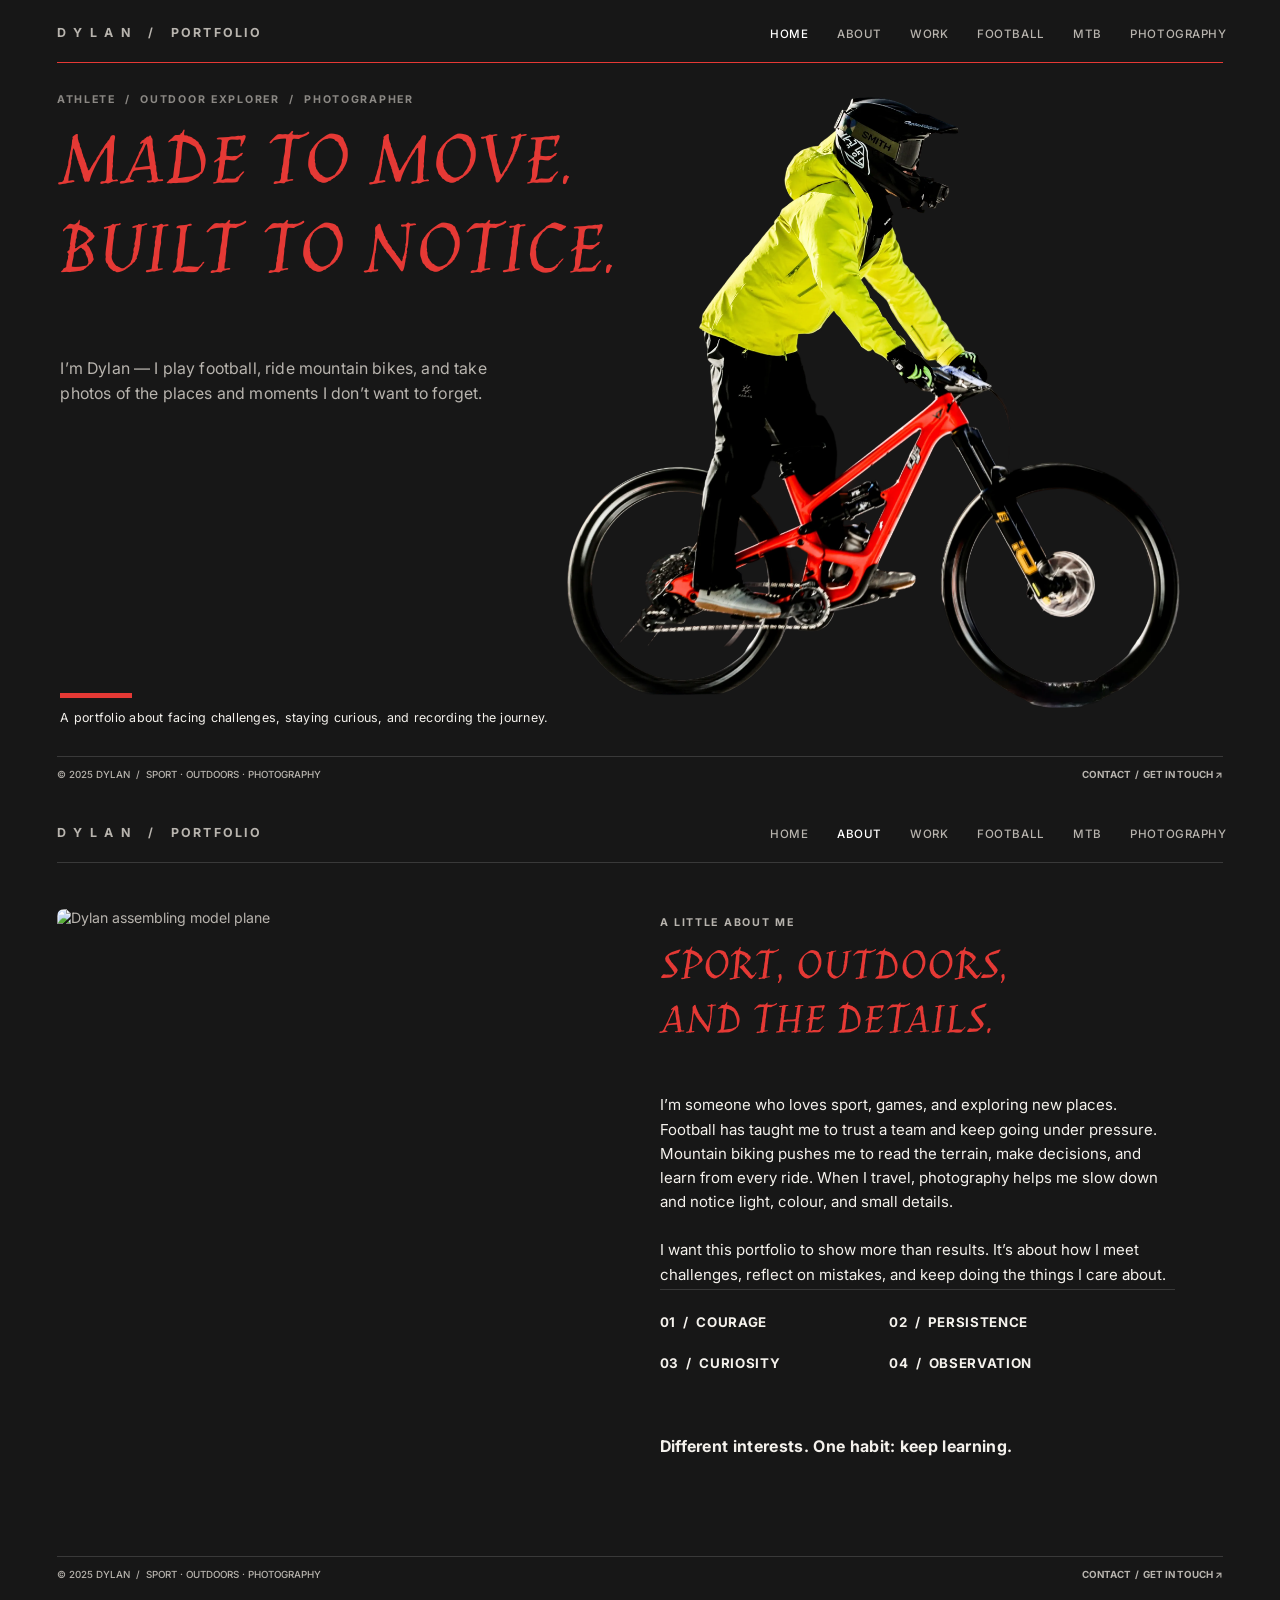
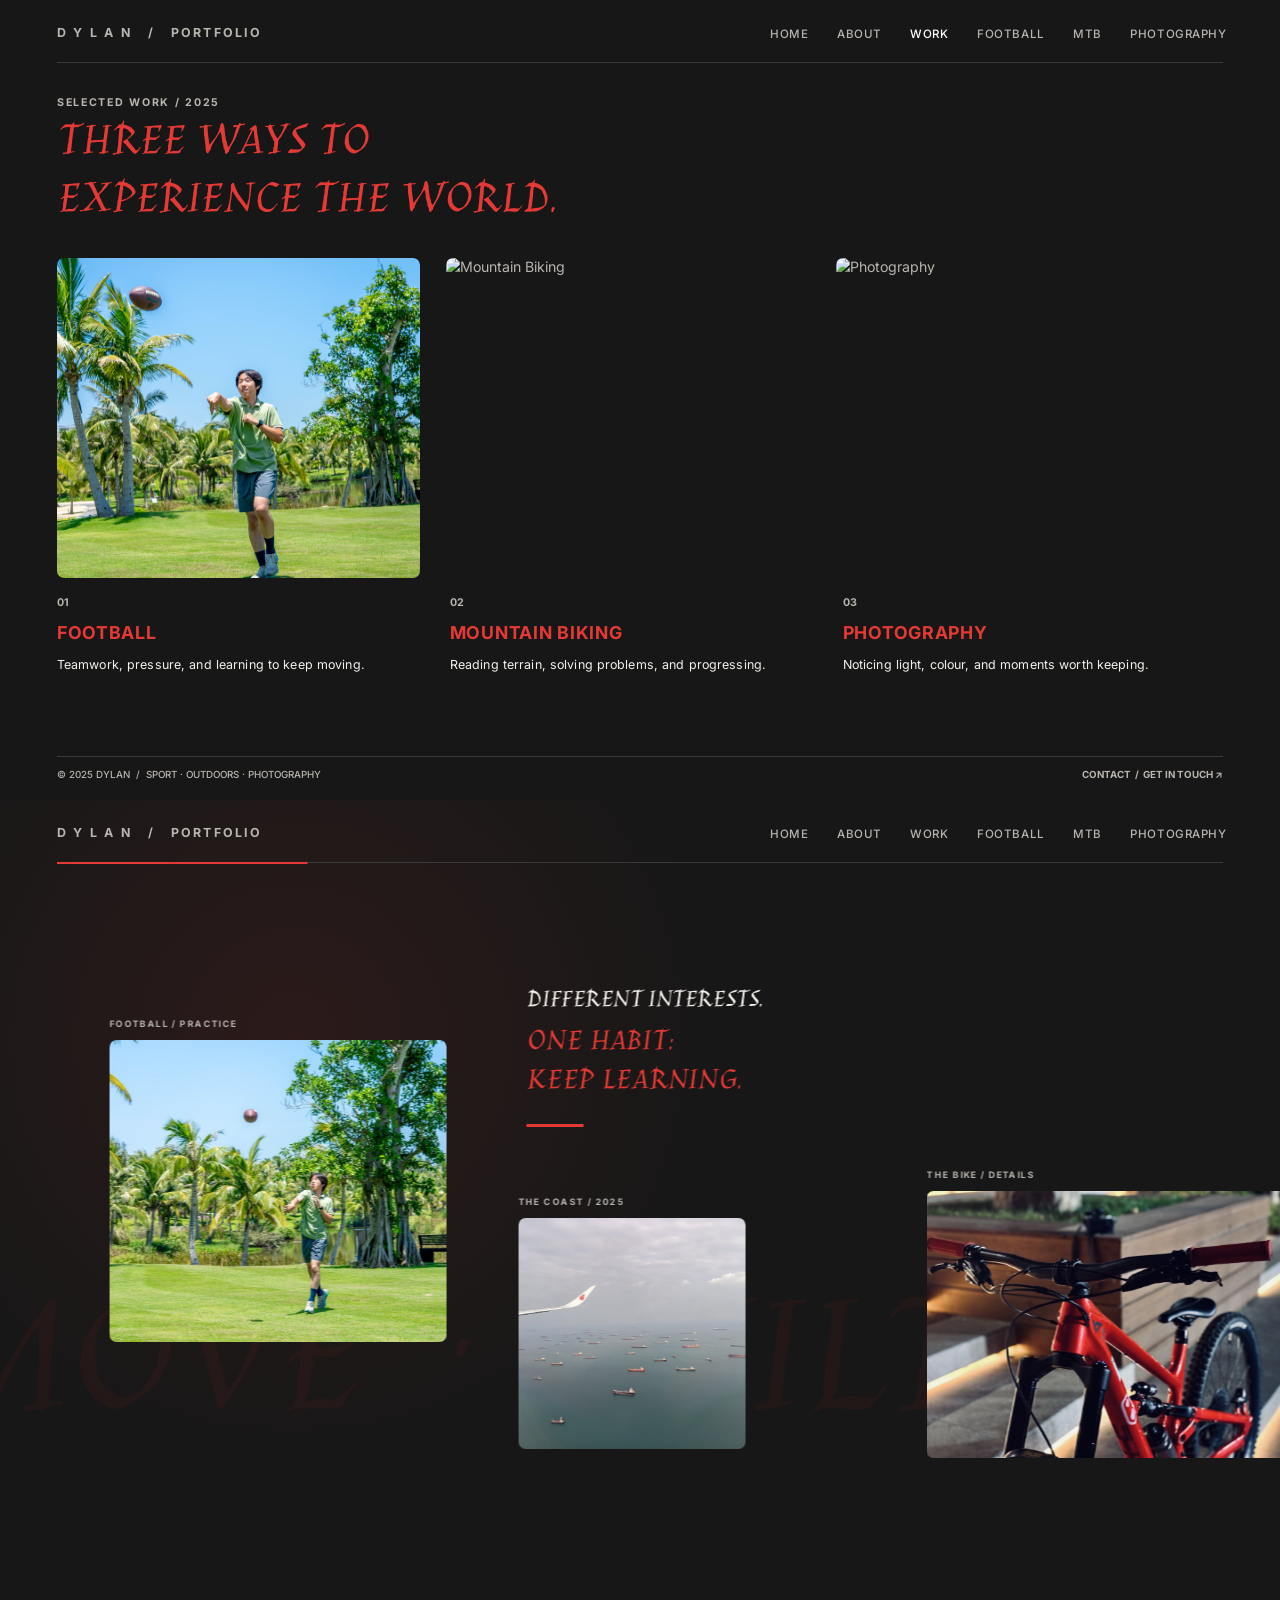
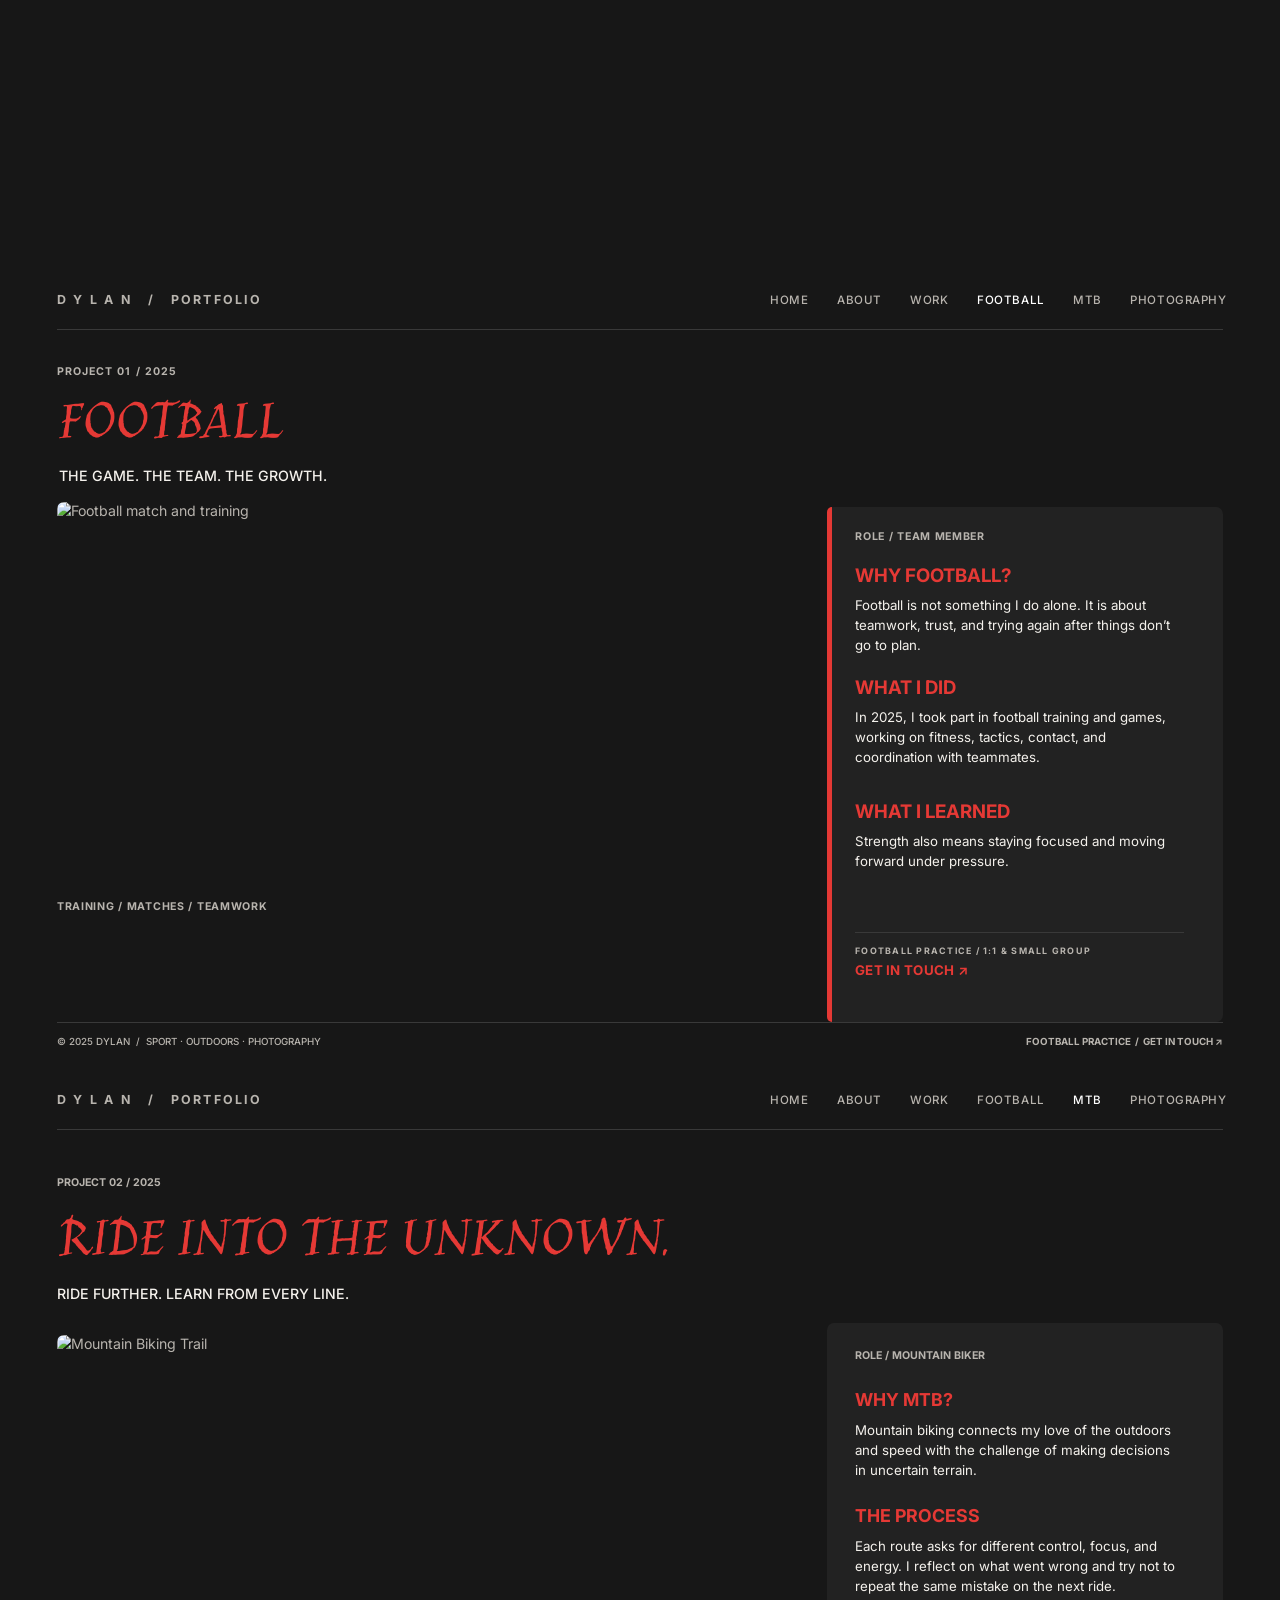
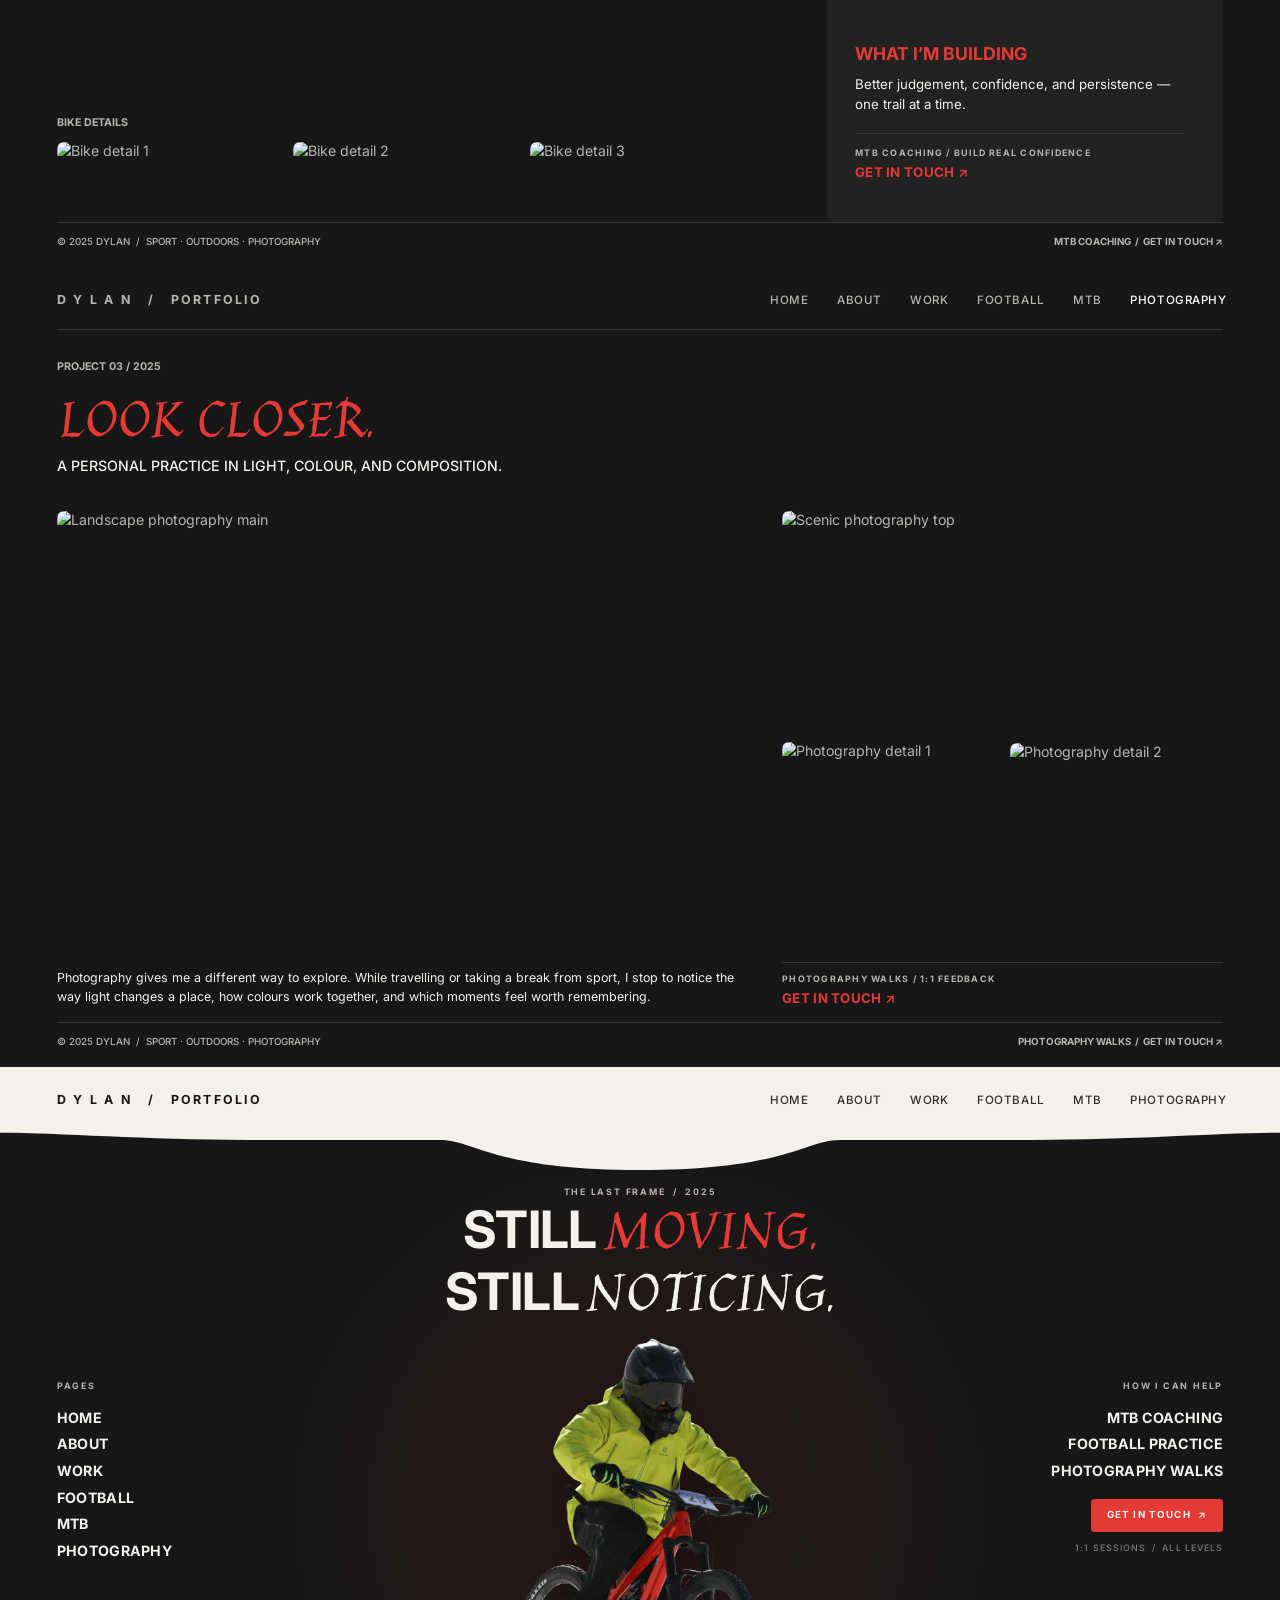
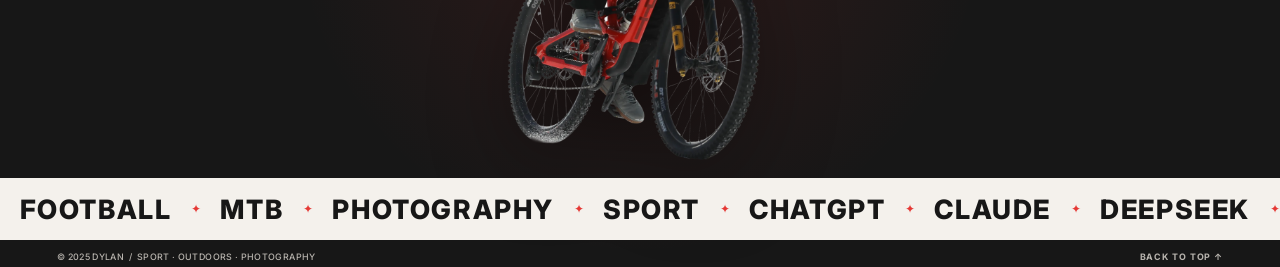
==== index.html @ 46d6f0d0 "11 111" ====
<!DOCTYPE html>
<html lang="en">
<head>
  <meta charset="UTF-8">
  <meta name="viewport" content="width=device-width, initial-scale=1.0">
  <title>DYLAN / PORTFOLIO</title>
  
  <!-- Google Fonts: Inter & Jim Nightshade -->
  <link rel="preconnect" href="https://fonts.googleapis.com">
  <link rel="preconnect" href="https://fonts.gstatic.com" crossorigin>
  <link href="https://fonts.googleapis.com/css2?family=Inter:wght@400;500;700&family=Jim+Nightshade&display=swap" rel="stylesheet">
  
  <script>
    // Prevent the browser's own scroll restoration from fighting with
    // the hash-based section navigation.
    if ('scrollRestoration' in history) history.scrollRestoration = 'manual';

    // A reload should always show the real homepage, not the section that
    // happened to be in the URL hash. The hash is cleared before the browser
    // can perform its own fragment jump.
    (function () {
      var entries = performance.getEntriesByType && performance.getEntriesByType('navigation');
      var navType = entries && entries[0] ? entries[0].type : 'navigate';
      window.__reloadToHome = navType === 'reload';
      if (window.__reloadToHome && window.location.hash) {
        history.replaceState(null, '', window.location.pathname + window.location.search);
      }
    })();
  </script>

  <link rel="stylesheet" href="style.css">
</head>
<body>
<div class="stage-wrap" id="stageWrap">
<div class="stage" id="stage">
  <!-- PAGE 1: HERO / HOME SECTION (1440px * 900px) -->
  <div class="page-container page-home active" id="home">
    <div class="brand-title" onclick="switchPage('home')">D Y L A N &nbsp; / &nbsp; PORTFOLIO</div>
    <nav class="nav-links">
      <a href="#home" class="nav-link active" onclick="switchPage('home', event)">HOME</a>
      <a href="#about" class="nav-link" onclick="switchPage('about', event)">ABOUT</a>
      <a href="#work" class="nav-link" onclick="switchPage('work', event)">WORK</a>
      <a href="#football" class="nav-link" onclick="switchPage('football', event)">FOOTBALL</a>
      <a href="#mtb" class="nav-link" onclick="switchPage('mtb', event)">MTB</a>
      <a href="#photography" class="nav-link" onclick="switchPage('photography', event)">PHOTOGRAPHY</a>
    </nav>
    <div class="top-divider top-divider-red"></div>

    <div class="hero-img-box">
      <img src="assets/hero-mtb-cutout.png" alt="Dylan riding mountain bike" />
    </div>

    <div class="role-subheading">ATHLETE &nbsp;/&nbsp; OUTDOOR EXPLORER &nbsp;/&nbsp; PHOTOGRAPHER</div>
    
    <h1 class="hero-title">
      MADE TO MOVE.<br>
      BUILT TO NOTICE.
    </h1>

    <p class="hero-intro">
      I’m Dylan — I play football, ride mountain bikes, and take photos of the places and moments I don’t want to forget.
    </p>

    <div class="statement-accent-bar"></div>
    <p class="statement-text">
      A portfolio about facing challenges, staying curious, and recording the journey.
    </p>

    <div class="bottom-divider"></div>

    <div class="copyright">
      © 2025 DYLAN &nbsp;/&nbsp; SPORT · OUTDOORS · PHOTOGRAPHY
    </div>
    <a href="coaching.html" class="contact-link">
      CONTACT &nbsp;/&nbsp; GET IN TOUCH <span class="arrow">↗</span>
    </a>
  </div>

  <!-- PAGE 2: ABOUT SECTION (1440px * 900px) -->
  <div class="page-container page-about" id="about">
    <div class="brand-title" onclick="switchPage('home')">D Y L A N &nbsp; / &nbsp; PORTFOLIO</div>
    <nav class="nav-links">
      <a href="#home" class="nav-link" onclick="switchPage('home', event)">HOME</a>
      <a href="#about" class="nav-link active" onclick="switchPage('about', event)">ABOUT</a>
      <a href="#work" class="nav-link" onclick="switchPage('work', event)">WORK</a>
      <a href="#football" class="nav-link" onclick="switchPage('football', event)">FOOTBALL</a>
      <a href="#mtb" class="nav-link" onclick="switchPage('mtb', event)">MTB</a>
      <a href="#photography" class="nav-link" onclick="switchPage('photography', event)">PHOTOGRAPHY</a>
    </nav>
    <div class="top-divider top-divider-dark"></div>

    <img 
      src="assets/about-dylan.png" 
      alt="Dylan assembling model plane" 
      class="about-img"
    />

    <div class="about-tag">A LITTLE ABOUT ME</div>

    <h2 class="about-title">
      SPORT, OUTDOORS,<br>
      AND THE DETAILS.
    </h2>

    <div class="about-narrative">
      I’m someone who loves sport, games, and exploring new places. Football has taught me to trust a team and keep going under pressure. Mountain biking pushes me to read the terrain, make decisions, and learn from every ride. When I travel, photography helps me slow down and notice light, colour, and small details.<br><br>I want this portfolio to show more than results. It’s about how I meet challenges, reflect on mistakes, and keep doing the things I care about.
    </div>

    <div class="about-mid-divider"></div>

    <div class="pillar-courage">01 &nbsp;/&nbsp; COURAGE</div>
    <div class="pillar-persistence">02 &nbsp;/&nbsp; PERSISTENCE</div>
    <div class="pillar-curiosity">03 &nbsp;/&nbsp; CURIOSITY</div>
    <div class="pillar-observation">04 &nbsp;/&nbsp; OBSERVATION</div>

    <div class="about-motto">
      Different interests. One habit: keep learning.
    </div>

    <div class="bottom-divider"></div>

    <div class="copyright">
      © 2025 DYLAN &nbsp;/&nbsp; SPORT · OUTDOORS · PHOTOGRAPHY
    </div>
    <a href="coaching.html" class="contact-link">
      CONTACT &nbsp;/&nbsp; GET IN TOUCH <span class="arrow">↗</span>
    </a>
  </div>

  <!-- PAGE 3: SELECTED WORK SECTION (1440px * 900px) -->
  <div class="page-container page-work" id="work">
    <div class="brand-title" onclick="switchPage('home')">D Y L A N &nbsp; / &nbsp; PORTFOLIO</div>
    <nav class="nav-links">
      <a href="#home" class="nav-link" onclick="switchPage('home', event)">HOME</a>
      <a href="#about" class="nav-link" onclick="switchPage('about', event)">ABOUT</a>
      <a href="#work" class="nav-link active" onclick="switchPage('work', event)">WORK</a>
      <a href="#football" class="nav-link" onclick="switchPage('football', event)">FOOTBALL</a>
      <a href="#mtb" class="nav-link" onclick="switchPage('mtb', event)">MTB</a>
      <a href="#photography" class="nav-link" onclick="switchPage('photography', event)">PHOTOGRAPHY</a>
    </nav>
    <div class="top-divider top-divider-dark"></div>

    <div class="work-tag">SELECTED WORK / 2025</div>
    <h2 class="work-title">THREE WAYS TO<br>EXPERIENCE THE WORLD.</h2>

    <!-- Card 1: Football (Clickable to jump to Football page) -->
    <img src="assets/card-football.png" alt="Football" class="card1-img card-clickable" onclick="switchPage('football')" />
    <div class="card1-num card-clickable" onclick="switchPage('football')">01</div>
    <div class="card1-title card-clickable" onclick="switchPage('football')">FOOTBALL</div>
    <div class="card1-desc card-clickable" onclick="switchPage('football')">Teamwork, pressure, and learning to keep moving.</div>

    <!-- Card 2: Mountain Biking (Clickable to jump to MTB page) -->
    <img src="assets/card-mtb.png" alt="Mountain Biking" class="card2-img card-clickable" onclick="switchPage('mtb')" />
    <div class="card2-num card-clickable" onclick="switchPage('mtb')">02</div>
    <div class="card2-title card-clickable" onclick="switchPage('mtb')">MOUNTAIN BIKING</div>
    <div class="card2-desc card-clickable" onclick="switchPage('mtb')">Reading terrain, solving problems, and progressing.</div>

    <!-- Card 3: Photography (Clickable to jump to Photography page) -->
    <img src="assets/card-photography.png" alt="Photography" class="card3-img card-clickable" onclick="switchPage('photography')" />
    <div class="card3-num card-clickable" onclick="switchPage('photography')">03</div>
    <div class="card3-title card-clickable" onclick="switchPage('photography')">PHOTOGRAPHY</div>
    <div class="card3-desc card-clickable" onclick="switchPage('photography')">Noticing light, colour, and moments worth keeping.</div>

    <div class="bottom-divider"></div>

    <div class="copyright">
      © 2025 DYLAN &nbsp;/&nbsp; SPORT · OUTDOORS · PHOTOGRAPHY
    </div>
    <a href="coaching.html" class="contact-link">
      CONTACT &nbsp;/&nbsp; GET IN TOUCH <span class="arrow">↗</span>
    </a>
  </div>


  <!-- MOMENTS: PINNED HORIZONTAL SCROLL GALLERY -->
  <section class="moments-scroll" id="moments">
    <div class="moments-pin" id="momentsPin">
      <div class="brand-title" onclick="switchPage('home')">D Y L A N &nbsp; / &nbsp; PORTFOLIO</div>
      <nav class="nav-links">
        <a href="#home" class="nav-link" onclick="switchPage('home', event)">HOME</a>
        <a href="#about" class="nav-link" onclick="switchPage('about', event)">ABOUT</a>
        <a href="#work" class="nav-link" onclick="switchPage('work', event)">WORK</a>
        <a href="#football" class="nav-link" onclick="switchPage('football', event)">FOOTBALL</a>
        <a href="#mtb" class="nav-link" onclick="switchPage('mtb', event)">MTB</a>
        <a href="#photography" class="nav-link" onclick="switchPage('photography', event)">PHOTOGRAPHY</a>
      </nav>
      <div class="top-divider top-divider-dark"></div>
      <div class="moments-progress"><span id="momentsFill"></span></div>

      <div class="moments-track" id="momentsTrack">
        <div class="moments-ghost" id="momentsGhost">MADE TO MOVE &nbsp;·&nbsp; BUILT TO NOTICE &nbsp;·&nbsp; MADE TO MOVE &nbsp;·&nbsp; BUILT TO NOTICE</div>

        <div class="moments-intro">
          <div class="moments-tag">MOMENTS / BETWEEN THE LINES</div>
          <h2 class="moments-title">KEEP<br>LOOKING.</h2>
          <p class="moments-copy">The rides, games, and places I don’t want to forget — collected frame by frame.</p>
          <div class="moments-rule"></div>
          <div class="moments-scroll-hint">SCROLL TO EXPLORE <span class="arrow">→</span></div>
        </div>

        <figure class="moments-item mi-0">
          <figcaption>THE COAST / 2025</figcaption>
          <img src="assets/moments-coast.jpg" alt="Coastline from a plane" />
        </figure>

        <figure class="moments-item mi-1">
          <figcaption>FOOTBALL / PRACTICE</figcaption>
          <img src="assets/moments-football.jpg" alt="Football practice" />
        </figure>

        <div class="moments-quote mq-1">
          <div class="moments-quote-sm">DIFFERENT INTERESTS.</div>
          <div class="moments-quote-lg">ONE HABIT:<br>KEEP LEARNING.</div>
          <div class="moments-quote-rule"></div>
        </div>

        <figure class="moments-item mi-2">
          <figcaption>THE BIKE / DETAILS</figcaption>
          <img src="assets/moments-bike.jpg" alt="Mountain bike details" />
        </figure>

        <figure class="moments-item mi-3">
          <figcaption>TRAVEL / 2025</figcaption>
          <img src="assets/moments-pagoda.jpg" alt="Pagoda" />
        </figure>

        <figure class="moments-item mi-4">
          <figcaption>SETUP / 2025</figcaption>
          <img src="assets/moments-detail.jpg" alt="Bike setup detail" />
        </figure>

        <figure class="moments-item mi-5">
          <figcaption>CAMP / 2024</figcaption>
          <img src="assets/moments-camp.jpg" alt="Camping in the mountains" />
        </figure>

        <figure class="moments-item mi-6">
          <figcaption>MOUNTAINS / 2024</figcaption>
          <img src="assets/moments-mountains.jpg" alt="Mountain landscape" />
        </figure>

        <div class="moments-end">
          <div class="moments-end-rule"></div>
          <div class="moments-end-title">MADE TO MOVE.<br>BUILT TO NOTICE.</div>
          <div class="moments-end-sub">MOMENTS / SELECTED FRAMES</div>
        </div>
      </div>

    </div>
  </section>

  <!-- PAGE 4: PROJECT 01 / FOOTBALL (1440px * 900px) -->
  <div class="page-container page-football" id="football">
    <div class="brand-title" onclick="switchPage('home')">D Y L A N &nbsp; / &nbsp; PORTFOLIO</div>
    <nav class="nav-links">
      <a href="#home" class="nav-link" onclick="switchPage('home', event)">HOME</a>
      <a href="#about" class="nav-link" onclick="switchPage('about', event)">ABOUT</a>
      <a href="#work" class="nav-link" onclick="switchPage('work', event)">WORK</a>
      <a href="#football" class="nav-link active" onclick="switchPage('football', event)">FOOTBALL</a>
      <a href="#mtb" class="nav-link" onclick="switchPage('mtb', event)">MTB</a>
      <a href="#photography" class="nav-link" onclick="switchPage('photography', event)">PHOTOGRAPHY</a>
    </nav>
    <div class="top-divider top-divider-dark"></div>

    <div class="football-tag">PROJECT 01 / 2025</div>
    <h2 class="football-title">FOOTBALL</h2>
    <div class="football-subtitle">THE GAME. THE TEAM. THE GROWTH.</div>

    <img 
      src="assets/football-hero.png" 
      alt="Football match and training" 
      class="football-hero-img" 
    />
    <div class="football-keywords">TRAINING / MATCHES / TEAMWORK</div>

    <div class="football-card-bg"></div>
    <div class="football-card-stripe"></div>
    <div class="football-card-role">ROLE / TEAM MEMBER</div>

    <div class="football-section1-title">WHY FOOTBALL?</div>
    <div class="football-section1-desc">Football is not something I do alone. It is about teamwork, trust, and trying again after things don’t go to plan.</div>

    <div class="football-section2-title">WHAT I DID</div>
    <div class="football-section2-desc">In 2025, I took part in football training and games, working on fitness, tactics, contact, and coordination with teammates.</div>

    <div class="football-section3-title">WHAT I LEARNED</div>
    <div class="football-section3-desc">Strength also means staying focused and moving forward under pressure.</div>

    <div class="football-help">
      <div class="football-help-label">FOOTBALL PRACTICE / 1:1 &amp; SMALL GROUP</div>
      <a href="football-help.html" class="football-help-link">
        GET IN TOUCH <span class="arrow">↗</span>
      </a>
    </div>

    <div class="bottom-divider"></div>

    <div class="copyright">
      © 2025 DYLAN &nbsp;/&nbsp; SPORT · OUTDOORS · PHOTOGRAPHY
    </div>
    <a href="football-help.html" class="contact-link football-contact-link">
      FOOTBALL PRACTICE &nbsp;/&nbsp; GET IN TOUCH <span class="arrow">↗</span>
    </a>
  </div>

  <!-- PAGE 5: PROJECT 02 / MTB (1440px * 900px) -->
  <div class="page-container page-mtb" id="mtb">
    <div class="brand-title" onclick="switchPage('home')">D Y L A N &nbsp; / &nbsp; PORTFOLIO</div>
    <nav class="nav-links">
      <a href="#home" class="nav-link" onclick="switchPage('home', event)">HOME</a>
      <a href="#about" class="nav-link" onclick="switchPage('about', event)">ABOUT</a>
      <a href="#work" class="nav-link" onclick="switchPage('work', event)">WORK</a>
      <a href="#football" class="nav-link" onclick="switchPage('football', event)">FOOTBALL</a>
      <a href="#mtb" class="nav-link active" onclick="switchPage('mtb', event)">MTB</a>
      <a href="#photography" class="nav-link" onclick="switchPage('photography', event)">PHOTOGRAPHY</a>
    </nav>
    <div class="top-divider top-divider-dark"></div>

    <div class="mtb-tag">PROJECT 02 / 2025</div>
    <h2 class="mtb-title">RIDE INTO THE UNKNOWN.</h2>
    <div class="mtb-subtitle">RIDE FURTHER. LEARN FROM EVERY LINE.</div>

    <img 
      src="assets/mtb-hero.png" 
      alt="Mountain Biking Trail" 
      class="mtb-hero-img" 
    />

    <div class="mtb-card-bg"></div>
    <div class="mtb-card-role">ROLE / MOUNTAIN BIKER</div>

    <div class="mtb-section1-title">WHY MTB?</div>
    <div class="mtb-section1-desc">Mountain biking connects my love of the outdoors and speed with the challenge of making decisions in uncertain terrain.</div>

    <div class="mtb-section2-title">THE PROCESS</div>
    <div class="mtb-section2-desc">Each route asks for different control, focus, and energy. I reflect on what went wrong and try not to repeat the same mistake on the next ride.</div>

    <div class="mtb-section3-title">WHAT I’M BUILDING</div>
    <div class="mtb-section3-desc">Better judgement, confidence, and persistence — one trail at a time.</div>

    <div class="mtb-coaching">
      <div class="mtb-coaching-label">MTB COACHING / BUILD REAL CONFIDENCE</div>
      <a href="coaching.html" class="mtb-coaching-link">
        GET IN TOUCH <span class="arrow">↗</span>
      </a>
    </div>

    <div class="mtb-details-label">BIKE DETAILS</div>
    <img src="assets/mtb-detail1.png" alt="Bike detail 1" class="mtb-detail-img1" />
    <img src="assets/mtb-detail2.png" alt="Bike detail 2" class="mtb-detail-img2" />
    <img src="assets/mtb-detail3.png" alt="Bike detail 3" class="mtb-detail-img3" />

    <div class="bottom-divider"></div>

    <div class="copyright">
      © 2025 DYLAN &nbsp;/&nbsp; SPORT · OUTDOORS · PHOTOGRAPHY
    </div>
    <a href="coaching.html" class="contact-link mtb-contact-link">
      MTB COACHING &nbsp;/&nbsp; GET IN TOUCH <span class="arrow">↗</span>
    </a>
  </div>

  <!-- PAGE 6: PROJECT 03 / PHOTOGRAPHY (1440px * 900px) -->
  <div class="page-container page-photography" id="photography">
    <div class="brand-title" onclick="switchPage('home')">D Y L A N &nbsp; / &nbsp; PORTFOLIO</div>
    <nav class="nav-links">
      <a href="#home" class="nav-link" onclick="switchPage('home', event)">HOME</a>
      <a href="#about" class="nav-link" onclick="switchPage('about', event)">ABOUT</a>
      <a href="#work" class="nav-link" onclick="switchPage('work', event)">WORK</a>
      <a href="#football" class="nav-link" onclick="switchPage('football', event)">FOOTBALL</a>
      <a href="#mtb" class="nav-link" onclick="switchPage('mtb', event)">MTB</a>
      <a href="#photography" class="nav-link active" onclick="switchPage('photography', event)">PHOTOGRAPHY</a>
    </nav>
    <div class="top-divider top-divider-dark"></div>

    <div class="photo-tag">PROJECT 03 / 2025</div>
    <h2 class="photo-title">LOOK CLOSER.</h2>
    <div class="photo-subtitle">A PERSONAL PRACTICE IN LIGHT, COLOUR, AND COMPOSITION.</div>

    <img src="assets/photo-large.png" alt="Landscape photography main" class="photo-img-large" />
    <img src="assets/photo-top.png" alt="Scenic photography top" class="photo-img-top" />
    <img src="assets/photo-bottom1.png" alt="Photography detail 1" class="photo-img-bottom1" />
    <img src="assets/photo-bottom2.png" alt="Photography detail 2" class="photo-img-bottom2" />

    <div class="photo-desc">
      Photography gives me a different way to explore. While travelling or taking a break from sport, I stop to notice the way light changes a place, how colours work together, and which moments feel worth remembering.
    </div>

    <div class="photo-help">
      <div class="photo-help-label">PHOTOGRAPHY WALKS / 1:1 FEEDBACK</div>
      <a href="photography-help.html" class="photo-help-link">
        GET IN TOUCH <span class="arrow">↗</span>
      </a>
    </div>

    <div class="bottom-divider"></div>

    <div class="copyright">
      © 2025 DYLAN &nbsp;/&nbsp; SPORT · OUTDOORS · PHOTOGRAPHY
    </div>
    <a href="photography-help.html" class="contact-link photography-contact-link">
      PHOTOGRAPHY WALKS &nbsp;/&nbsp; GET IN TOUCH <span class="arrow">↗</span>
    </a>
  </div>



  <!-- FINAL PAGE: END / FOOTER -->
  <div class="page-container page-end" id="end">
    <svg class="end-band" viewBox="0 0 1440 120" preserveAspectRatio="none" aria-hidden="true">
      <path d="M0 0H1440V74C1370 74 1280 82 1160 82H945C905 82 885 116 720 116C555 116 535 82 495 82H280C160 82 70 74 0 74Z" fill="#F4F1EC"/>
    </svg>

    <div class="brand-title" onclick="switchPage('home')">D Y L A N &nbsp; / &nbsp; PORTFOLIO</div>
    <nav class="nav-links">
      <a href="#home" class="nav-link" onclick="switchPage('home', event)">HOME</a>
      <a href="#about" class="nav-link" onclick="switchPage('about', event)">ABOUT</a>
      <a href="#work" class="nav-link" onclick="switchPage('work', event)">WORK</a>
      <a href="#football" class="nav-link" onclick="switchPage('football', event)">FOOTBALL</a>
      <a href="#mtb" class="nav-link" onclick="switchPage('mtb', event)">MTB</a>
      <a href="#photography" class="nav-link" onclick="switchPage('photography', event)">PHOTOGRAPHY</a>
    </nav>

    <div class="end-eyebrow">THE LAST FRAME &nbsp;/&nbsp; 2025</div>
    <h2 class="end-title">
      <span class="end-title-line"><span class="end-sans">STILL</span> <span class="end-serif end-red">MOVING.</span></span>
      <span class="end-title-line"><span class="end-sans">STILL</span> <span class="end-serif">NOTICING.</span></span>
    </h2>

    <div class="end-glow"></div>
    <img src="assets/footer-rider.png" alt="Dylan riding his mountain bike" class="end-rider" />

    <div class="end-col end-col-left">
      <div class="end-col-label">PAGES</div>
      <a href="#home" onclick="switchPage('home', event)">HOME</a>
      <a href="#about" onclick="switchPage('about', event)">ABOUT</a>
      <a href="#work" onclick="switchPage('work', event)">WORK</a>
      <a href="#football" onclick="switchPage('football', event)">FOOTBALL</a>
      <a href="#mtb" onclick="switchPage('mtb', event)">MTB</a>
      <a href="#photography" onclick="switchPage('photography', event)">PHOTOGRAPHY</a>
    </div>

    <div class="end-col end-col-right">
      <div class="end-col-label">HOW I CAN HELP</div>
      <a href="coaching.html">MTB COACHING</a>
      <a href="football-help.html">FOOTBALL PRACTICE</a>
      <a href="photography-help.html">PHOTOGRAPHY WALKS</a>
      <a href="coaching.html" class="end-cta">GET IN TOUCH <span class="arrow">↗</span></a>
      <div class="end-col-note">1:1 SESSIONS &nbsp;/&nbsp; ALL LEVELS</div>
    </div>

    <div class="end-marquee" aria-hidden="true">
      <div class="end-marquee-track">
        <div class="end-marquee-group">
          <span class="end-marquee-word">FOOTBALL</span><span class="end-marquee-sep">✦</span>
          <span class="end-marquee-word">MTB</span><span class="end-marquee-sep">✦</span>
          <span class="end-marquee-word">PHOTOGRAPHY</span><span class="end-marquee-sep">✦</span>
          <span class="end-marquee-word">SPORT</span><span class="end-marquee-sep">✦</span>
          <span class="end-marquee-word">CHATGPT</span><span class="end-marquee-sep">✦</span>
          <span class="end-marquee-word">CLAUDE</span><span class="end-marquee-sep">✦</span>
          <span class="end-marquee-word">DEEPSEEK</span><span class="end-marquee-sep">✦</span>
          <span class="end-marquee-word">GEMINI</span><span class="end-marquee-sep">✦</span>
        </div>
        <div class="end-marquee-group">
          <span class="end-marquee-word">FOOTBALL</span><span class="end-marquee-sep">✦</span>
          <span class="end-marquee-word">MTB</span><span class="end-marquee-sep">✦</span>
          <span class="end-marquee-word">PHOTOGRAPHY</span><span class="end-marquee-sep">✦</span>
          <span class="end-marquee-word">SPORT</span><span class="end-marquee-sep">✦</span>
          <span class="end-marquee-word">CHATGPT</span><span class="end-marquee-sep">✦</span>
          <span class="end-marquee-word">CLAUDE</span><span class="end-marquee-sep">✦</span>
          <span class="end-marquee-word">DEEPSEEK</span><span class="end-marquee-sep">✦</span>
          <span class="end-marquee-word">GEMINI</span><span class="end-marquee-sep">✦</span>
        </div>
      </div>
    </div>

    <div class="end-bottom">
      <div class="end-copy">© 2025 DYLAN &nbsp;/&nbsp; SPORT · OUTDOORS · PHOTOGRAPHY</div>
      <a href="#home" class="end-top-link" onclick="switchPage('home', event)">BACK TO TOP <span class="arrow">↑</span></a>
    </div>
  </div>

  </div><!-- /.stage -->
</div><!-- /.stage-wrap -->

  <!-- In-page navigation: all sections live on one continuous scroll page -->
  <script>
    // Scroll the matching page/section into view.
    // pushHistory is false for back/forward and initial page load.
    function scrollToPage(pageId, smooth, pushHistory) {
      const target = document.getElementById(pageId);
      if (!target) return;

      const top = target.getBoundingClientRect().top + window.scrollY;

      if (smooth) {
        window.scrollTo({ top: top, behavior: 'smooth' });
      } else {
        window.scrollTo(0, top);
      }

      if (pushHistory) {
        history.pushState(null, null, '#' + pageId);
      }
    }

    // Kept with the same signature so existing nav/card markup keeps working.
    function switchPage(pageId, event) {
      if (event) event.preventDefault();
      const reduceMotion = window.matchMedia('(prefers-reduced-motion: reduce)').matches;
      scrollToPage(pageId, !reduceMotion, true);
    }

    // Support browser back/forward buttons
    window.addEventListener('popstate', () => {
      const hash = window.location.hash.replace('#', '') || 'home';
      scrollToPage(hash, false, false);
    });

    // Handle initial load hash. Run once after DOMContentLoaded and again
    // after the load event, so the browser's own fragment scroll cannot
    // leave the page slightly off the section top.
    function scrollToInitialHash() {
      const hash = window.location.hash.replace('#', '');
      if (hash && document.getElementById(hash)) {
        scrollToPage(hash, false, false);
      }
    }
    window.addEventListener('DOMContentLoaded', () => {
      if (window.__reloadToHome) window.scrollTo(0, 0);
      scrollToInitialHash();
    });
    window.addEventListener('load', () => {
      setTimeout(() => {
        if (window.__reloadToHome) window.scrollTo(0, 0);
        scrollToInitialHash();
      }, 0);
    });

    // Scale the 1440-wide design canvas to the window width.
    // The six 900px pages plus the 3000px moments gallery form one long scroll.
    (function () {
      const stage = document.getElementById('stage');
      const wrap = document.getElementById('stageWrap');
      const DESIGN_W = 1440;

      function fitStage() {
        const viewportWidth = document.documentElement.clientWidth || window.innerWidth;
        const scale = viewportWidth / DESIGN_W;

        if ('zoom' in stage.style) {
          // zoom scales the layout itself, so native position: sticky keeps
          // working inside the stage (a transform would break it).
          stage.style.zoom = scale;
          stage.style.transform = '';
          wrap.style.height = '';
        } else {
          // Fallback for browsers without CSS zoom.
          stage.style.zoom = '';
          stage.style.transform = 'scale(' + scale + ')';
          wrap.style.height = (stage.offsetHeight * scale) + 'px';
        }
      }

      fitStage();
      window.addEventListener('resize', fitStage);
      window.addEventListener('orientationchange', fitStage);
    })();

    // Pinned horizontal gallery: vertical scroll drives the collage sideways.
    // The stage is scaled with CSS zoom, so the pin can use native
    // position: sticky (a transform-scaled ancestor would break it).
    (function () {
      const section = document.getElementById('moments');
      const pin = document.getElementById('momentsPin');
      const track = document.getElementById('momentsTrack');
      const ghost = document.getElementById('momentsGhost');
      const fill = document.getElementById('momentsFill');
      if (!section || !pin || !track || !fill) return;

      const TRACK_SHIFT = 2500; // 3940px track - 1440px viewport
      const reduceMotion = window.matchMedia('(prefers-reduced-motion: reduce)');

      let target = 0;
      let current = 0;
      let rafId = null;

      function paint() {
        track.style.transform = 'translate3d(' + (-TRACK_SHIFT * current) + 'px, 0, 0)';
        if (ghost) {
          ghost.style.transform = 'translate3d(' + (-TRACK_SHIFT * 0.55 * current) + 'px, 0, 0)';
        }
        fill.style.transform = 'scaleX(' + current + ')';
      }

      function tick() {
        current += (target - current) * 0.12;
        if (Math.abs(target - current) < 0.0008) current = target;
        paint();
        rafId = current === target ? null : requestAnimationFrame(tick);
      }

      function measure() {
        const rect = section.getBoundingClientRect();
        const pinRect = pin.getBoundingClientRect();
        const span = rect.height - pinRect.height;
        const progressPx = Math.min(Math.max(-rect.top, 0), span);

        // The pin itself is position: sticky, so there is no vertical JS
        // compensation here; only the collage moves horizontally.
        target = span > 0 ? progressPx / span : 0;

        if (reduceMotion.matches) {
          current = target;
          paint();
          return;
        }

        if (rafId === null) rafId = requestAnimationFrame(tick);
      }

      window.addEventListener('scroll', measure, { passive: true });
      window.addEventListener('resize', measure);
      window.addEventListener('orientationchange', measure);
      window.addEventListener('load', measure);
      measure();
    })();
  </script>
</body>
</html>
---- style.css ----
/* CSS Reset & Base Setup */
*, *::before, *::after {
  box-sizing: border-box;
  margin: 0;
  padding: 0;
}

html {
  height: 100%;
  background-color: #171717;
}

body {
  width: 100%;
  min-height: 100vh;
  background-color: #171717;
  color: #B8B4AE;
  font-family: 'Inter', -apple-system, BlinkMacSystemFont, "Segoe UI", Roboto, sans-serif;
  -webkit-font-smoothing: antialiased;
  -moz-osx-font-smoothing: grayscale;
  display: flex;
  flex-direction: column;
  align-items: center;
  justify-content: center;
  overflow-x: hidden;
}

/* Scroll wrapper: its height is set in JS to the scaled canvas height */
.stage-wrap {
  position: relative;
  width: 100%;
  flex: 0 0 auto;
}

/* Responsive stage: the 1440 x 900 canvas is scaled to the window width.
   The height is free, so the document scrolls vertically when needed. */
.stage {
  position: relative;
  width: 1440px;
  height: auto;
  margin: 0 auto;
}

/* Master page frame: Exactly 1440px * 900px.
   All pages are stacked vertically to form one continuous scroll page. */
.page-container {
  width: 1440px;
  height: 900px;
  position: relative;
  background-color: #171717;
  overflow: hidden;
  margin: 0 auto;
}

.card-clickable {
  cursor: pointer;
  transition: transform 0.25s ease, opacity 0.2s ease;
}

.card-clickable:hover {
  opacity: 0.9;
}

/* Common Header Elements Across Pages */
.brand-title {
  position: absolute;
  left: 64px;
  top: 28px;
  width: 420px;
  color: #B8B4AE;
  font-size: 14px;
  font-weight: 700;
  letter-spacing: 0.18em;
  word-wrap: break-word;
  user-select: none;
  z-index: 10;
}

.nav-links {
  position: absolute;
  left: 800px;
  top: 30px;
  width: 580px;
  display: flex;
  justify-content: flex-end;
  gap: 32px;
  color: #B8B4AE;
  font-size: 13px;
  font-weight: 500;
  word-wrap: break-word;
  z-index: 10;
}

.nav-link {
  color: #B8B4AE;
  text-decoration: none;
  transition: color 0.2s ease;
  letter-spacing: 0.05em;
}

.nav-link:hover,
.nav-link.active {
  color: #FFFFFF;
}

/* Common Dividers */
.top-divider {
  position: absolute;
  left: 64px;
  top: 70px;
  width: 1312px;
  height: 1px;
  z-index: 10;
}

.top-divider-red {
  background-color: #E53935;
}

.top-divider-dark {
  background-color: #393939;
}

.bottom-divider {
  position: absolute;
  left: 64px;
  top: 850px;
  width: 1312px;
  height: 1px;
  background-color: #393939;
  z-index: 10;
}

/* Common Footer Elements */
.copyright {
  position: absolute;
  left: 64px;
  top: 865px;
  width: 700px;
  color: #B8B4AE;
  font-size: 11px;
  font-weight: 500;
  word-wrap: break-word;
  z-index: 10;
}

.contact-link {
  position: absolute;
  left: 1050px;
  top: 865px;
  width: 326px;
  text-align: right;
  color: #B8B4AE;
  font-size: 11px;
  font-weight: 700;
  word-wrap: break-word;
  text-decoration: none;
  z-index: 10;
  transition: color 0.2s ease;
}

.contact-link:hover {
  color: #FFFFFF;
}

.contact-link .arrow {
  display: inline-block;
  transition: transform 0.2s ease;
}

.contact-link:hover .arrow {
  transform: translate(2px, -2px);
}

/* ===================================================
   PAGE 1: HERO / HOME (Figma exact coordinates)
=================================================== */
.page-home .hero-img-box {
  position: absolute;
  left: 637px;
  top: 109px;
  width: 691px;
  height: 687px;
  z-index: 1;
  pointer-events: none;
}

.page-home .hero-img-box img {
  width: 100%;
  height: 100%;
  object-fit: contain;
  object-position: center;
  display: block;
}

.page-home .role-subheading {
  position: absolute;
  left: 64px;
  top: 105px;
  width: 760px;
  color: rgba(184, 180, 174, 0.72);
  font-size: 12px;
  font-weight: 700;
  letter-spacing: 0.16em;
  word-wrap: break-word;
  z-index: 2;
}

.page-home .hero-title {
  position: absolute;
  left: 64px;
  top: 136px;
  width: 690px;
  color: #E53935;
  font-size: 96px;
  font-family: 'Jim Nightshade', cursive;
  font-weight: 400;
  line-height: 1.05;
  letter-spacing: 0.02em;
  word-wrap: break-word;
  z-index: 2;
  user-select: none;
}

.page-home .hero-intro {
  position: absolute;
  left: 68px;
  top: 400px;
  width: 520px;
  color: #B8B4AE;
  font-size: 18px;
  font-weight: 400;
  line-height: 1.6;
  letter-spacing: 0.01em;
  word-wrap: break-word;
  z-index: 2;
}

.page-home .statement-accent-bar {
  position: absolute;
  left: 68px;
  top: 780px;
  width: 80px;
  height: 5px;
  background-color: #E53935;
  z-index: 2;
}

.page-home .statement-text {
  position: absolute;
  left: 68px;
  top: 798px;
  width: 780px;
  color: #F4F1EC;
  font-size: 14px;
  font-weight: 400;
  line-height: 1.5;
  letter-spacing: 0.02em;
  word-wrap: break-word;
  z-index: 2;
}

/* ===================================================
   PAGE 2: ABOUT SECTION (Figma exact coordinates)
=================================================== */
.page-about .about-img {
  position: absolute;
  left: 64px;
  top: 123px;
  width: 620px;
  height: 650px;
  object-fit: cover;
  border-radius: 8px;
  z-index: 1;
}

.page-about .about-tag {
  position: absolute;
  left: 742px;
  top: 130px;
  width: 500px;
  color: #B8B4AE;
  font-size: 12px;
  font-weight: 700;
  letter-spacing: 0.16em;
  word-wrap: break-word;
  z-index: 2;
}

.page-about .about-title {
  position: absolute;
  left: 742px;
  top: 160px;
  width: 600px;
  color: #E53935;
  font-size: 55px;
  font-family: 'Jim Nightshade', cursive;
  font-weight: 400;
  line-height: 1.1;
  letter-spacing: 0.02em;
  text-transform: uppercase;
  margin-bottom: 28px;
  user-select: none;
  z-index: 2;
}

.page-about .about-narrative {
  position: absolute;
  left: 742px;
  top: 330px;
  width: 580px;
  color: #F4F1EC;
  font-size: 17px;
  font-weight: 400;
  line-height: 1.6;
  word-wrap: break-word;
  z-index: 2;
}

.page-about .about-mid-divider {
  position: absolute;
  left: 742px;
  top: 550px;
  width: 580px;
  height: 1px;
  background-color: #393939;
  z-index: 2;
}

.page-about .pillar-courage {
  position: absolute;
  left: 742px;
  top: 578px;
  width: 250px;
  color: #F4F1EC;
  font-size: 15px;
  font-weight: 700;
  letter-spacing: 0.05em;
  word-wrap: break-word;
  z-index: 2;
}

.page-about .pillar-persistence {
  position: absolute;
  left: 1000px;
  top: 578px;
  width: 270px;
  color: #F4F1EC;
  font-size: 15px;
  font-weight: 700;
  letter-spacing: 0.05em;
  word-wrap: break-word;
  z-index: 2;
}

.page-about .pillar-curiosity {
  position: absolute;
  left: 742px;
  top: 624px;
  width: 250px;
  color: #F4F1EC;
  font-size: 15px;
  font-weight: 700;
  letter-spacing: 0.05em;
  word-wrap: break-word;
  z-index: 2;
}

.page-about .pillar-observation {
  position: absolute;
  left: 1000px;
  top: 624px;
  width: 280px;
  color: #F4F1EC;
  font-size: 15px;
  font-weight: 700;
  letter-spacing: 0.05em;
  word-wrap: break-word;
  z-index: 2;
}

.page-about .about-motto {
  position: absolute;
  left: 742px;
  top: 715px;
  width: 560px;
  color: #F4F1EC;
  font-size: 18px;
  font-weight: 700;
  letter-spacing: 0.02em;
  word-wrap: break-word;
  z-index: 2;
}

/* ===================================================
   PAGE 3: SELECTED WORK (Figma exact coordinates)
=================================================== */
.page-work .work-tag {
  position: absolute;
  left: 64px;
  top: 108px;
  width: 500px;
  color: #B8B4AE;
  font-size: 12px;
  font-weight: 700;
  letter-spacing: 0.16em;
  word-wrap: break-word;
  z-index: 2;
}

.page-work .work-title {
  position: absolute;
  left: 64px;
  top: 128px;
  width: 950px;
  height: 142px;
  color: #E53935;
  font-size: 57px;
  font-family: 'Jim Nightshade', cursive;
  font-weight: 400;
  line-height: 1.15;
  letter-spacing: 0.02em;
  word-wrap: break-word;
  user-select: none;
  z-index: 2;
}

.page-work .card1-img {
  position: absolute;
  left: 64px;
  top: 290px;
  width: 408px;
  height: 360px;
  border-radius: 8px;
  object-fit: cover;
  z-index: 1;
}

.page-work .card1-num {
  position: absolute;
  left: 64px;
  top: 670px;
  width: 50px;
  color: #B8B4AE;
  font-size: 12px;
  font-weight: 700;
  word-wrap: break-word;
  z-index: 2;
}

.page-work .card1-title {
  position: absolute;
  left: 64px;
  top: 700px;
  width: 400px;
  color: #E53935;
  font-size: 20px;
  font-weight: 700;
  letter-spacing: 0.04em;
  word-wrap: break-word;
  z-index: 2;
}

.page-work .card1-desc {
  position: absolute;
  left: 64px;
  top: 738px;
  width: 390px;
  color: #F4F1EC;
  font-size: 14px;
  font-weight: 400;
  line-height: 1.5;
  letter-spacing: 0.01em;
  word-wrap: break-word;
  z-index: 2;
}

.page-work .card2-img {
  position: absolute;
  left: 502px;
  top: 290px;
  width: 408px;
  height: 360px;
  border-radius: 8px;
  object-fit: cover;
  z-index: 1;
}

.page-work .card2-num {
  position: absolute;
  left: 506px;
  top: 670px;
  width: 50px;
  color: #B8B4AE;
  font-size: 12px;
  font-weight: 700;
  word-wrap: break-word;
  z-index: 2;
}

.page-work .card2-title {
  position: absolute;
  left: 506px;
  top: 700px;
  width: 400px;
  color: #E53935;
  font-size: 20px;
  font-weight: 700;
  letter-spacing: 0.04em;
  word-wrap: break-word;
  z-index: 2;
}

.page-work .card2-desc {
  position: absolute;
  left: 506px;
  top: 738px;
  width: 390px;
  color: #F4F1EC;
  font-size: 14px;
  font-weight: 400;
  line-height: 1.5;
  letter-spacing: 0.01em;
  word-wrap: break-word;
  z-index: 2;
}

.page-work .card3-img {
  position: absolute;
  left: 940px;
  top: 290px;
  width: 408px;
  height: 360px;
  border-radius: 8px;
  object-fit: cover;
  z-index: 1;
}

.page-work .card3-num {
  position: absolute;
  left: 948px;
  top: 670px;
  width: 50px;
  color: #B8B4AE;
  font-size: 12px;
  font-weight: 700;
  word-wrap: break-word;
  z-index: 2;
}

.page-work .card3-title {
  position: absolute;
  left: 948px;
  top: 700px;
  width: 400px;
  color: #E53935;
  font-size: 20px;
  font-weight: 700;
  letter-spacing: 0.04em;
  word-wrap: break-word;
  z-index: 2;
}

.page-work .card3-desc {
  position: absolute;
  left: 948px;
  top: 738px;
  width: 390px;
  color: #F4F1EC;
  font-size: 14px;
  font-weight: 400;
  line-height: 1.5;
  letter-spacing: 0.01em;
  word-wrap: break-word;
  z-index: 2;
}

/* ===================================================
   PAGE 4: PROJECT 01 / FOOTBALL (Figma exact coordinates)
=================================================== */
.page-football .football-tag {
  position: absolute;
  left: 64px;
  top: 111px;
  width: 500px;
  height: 18px;
  color: #B8B4AE;
  font-size: 12px;
  font-weight: 700;
  letter-spacing: 1.20px;
  word-wrap: break-word;
  z-index: 2;
}

.page-football .football-title {
  position: absolute;
  left: 64px;
  top: 129px;
  width: 760px;
  height: 74px;
  color: #E53935;
  font-size: 70px;
  font-family: 'Jim Nightshade', cursive;
  font-weight: 400;
  word-wrap: break-word;
  user-select: none;
  z-index: 2;
}

.page-football .football-subtitle {
  position: absolute;
  left: 66px;
  top: 225px;
  width: 760px;
  height: 26px;
  color: #F4F1EC;
  font-size: 16px;
  font-weight: 500;
  word-wrap: break-word;
  z-index: 2;
}

.page-football .football-hero-img {
  position: absolute;
  left: 64px;
  top: 265px;
  width: 820px;
  height: 430px;
  border-radius: 8px;
  object-fit: cover;
  z-index: 1;
}

.page-football .football-keywords {
  position: absolute;
  left: 64px;
  top: 713px;
  width: 600px;
  height: 18px;
  color: #B8B4AE;
  font-size: 12px;
  font-weight: 700;
  letter-spacing: 0.80px;
  word-wrap: break-word;
  z-index: 2;
}

.page-football .football-card-bg {
  position: absolute;
  left: 930px;
  top: 270px;
  width: 446px;
  height: 485px;
  background: #222222;
  border-radius: 8px;
  z-index: 1;
}

.page-football .football-card-stripe {
  position: absolute;
  left: 930px;
  top: 270px;
  width: 6px;
  height: 485px;
  background: #E53935;
  border-top-left-radius: 8px;
  border-bottom-left-radius: 8px;
  z-index: 2;
}

.page-football .football-card-role {
  position: absolute;
  left: 962px;
  top: 296px;
  width: 380px;
  height: 18px;
  color: #B8B4AE;
  font-size: 12px;
  font-weight: 700;
  letter-spacing: 0.80px;
  word-wrap: break-word;
  z-index: 3;
}

.page-football .football-section1-title {
  position: absolute;
  left: 962px;
  top: 334px;
  width: 360px;
  height: 28px;
  color: #E53935;
  font-size: 21px;
  font-weight: 700;
  word-wrap: break-word;
  z-index: 3;
}

.page-football .football-section1-desc {
  position: absolute;
  left: 962px;
  top: 370px;
  width: 370px;
  height: 66px;
  color: #F4F1EC;
  font-size: 15px;
  font-weight: 400;
  line-height: 1.5;
  word-wrap: break-word;
  z-index: 3;
}

.page-football .football-section2-title {
  position: absolute;
  left: 962px;
  top: 461px;
  width: 360px;
  height: 28px;
  color: #E53935;
  font-size: 21px;
  font-weight: 700;
  word-wrap: break-word;
  z-index: 3;
}

.page-football .football-section2-desc {
  position: absolute;
  left: 962px;
  top: 497px;
  width: 370px;
  height: 72px;
  color: #F4F1EC;
  font-size: 15px;
  font-weight: 400;
  line-height: 1.5;
  word-wrap: break-word;
  z-index: 3;
}

.page-football .football-section3-title {
  position: absolute;
  left: 962px;
  top: 600px;
  width: 360px;
  height: 28px;
  color: #E53935;
  font-size: 21px;
  font-weight: 700;
  word-wrap: break-word;
  z-index: 3;
}

.page-football .football-section3-desc {
  position: absolute;
  left: 962px;
  top: 636px;
  width: 370px;
  height: 58px;
  color: #F4F1EC;
  font-size: 15px;
  font-weight: 400;
  line-height: 1.5;
  word-wrap: break-word;
  z-index: 3;
}

/* ===================================================
   PAGE 5: PROJECT 02 / MTB (Figma exact coordinates)
=================================================== */
.page-mtb .mtb-tag {
  position: absolute;
  left: 64px;
  top: 123px;
  width: 500px;
  color: #B8B4AE;
  font-size: 12px;
  font-weight: 700;
  word-wrap: break-word;
  z-index: 2;
}

.page-mtb .mtb-title {
  position: absolute;
  left: 64px;
  top: 148px;
  width: 736px;
  height: 57px;
  color: #E53935;
  font-size: 70px;
  font-family: 'Jim Nightshade', cursive;
  font-weight: 400;
  word-wrap: break-word;
  user-select: none;
  z-index: 2;
}

.page-mtb .mtb-subtitle {
  position: absolute;
  left: 64px;
  top: 246px;
  width: 700px;
  color: #F4F1EC;
  font-size: 16px;
  font-weight: 500;
  word-wrap: break-word;
  z-index: 2;
}

.page-mtb .mtb-hero-img {
  position: absolute;
  left: 64px;
  top: 302px;
  width: 820px;
  height: 400px;
  border-radius: 8px;
  object-fit: cover;
  z-index: 1;
}

.page-mtb .mtb-card-bg {
  position: absolute;
  left: 930px;
  top: 288px;
  width: 446px;
  height: 562px;
  background: #222222;
  border-radius: 8px;
  z-index: 1;
}

.page-mtb .mtb-card-role {
  position: absolute;
  left: 962px;
  top: 318px;
  width: 380px;
  color: #B8B4AE;
  font-size: 12px;
  font-weight: 700;
  word-wrap: break-word;
  z-index: 2;
}

.page-mtb .mtb-section1-title {
  position: absolute;
  left: 962px;
  top: 363px;
  width: 360px;
  color: #E53935;
  font-size: 20px;
  font-weight: 700;
  word-wrap: break-word;
  z-index: 2;
}

.page-mtb .mtb-section1-desc {
  position: absolute;
  left: 962px;
  top: 399px;
  width: 370px;
  color: #F4F1EC;
  font-size: 15px;
  font-weight: 400;
  line-height: 1.5;
  word-wrap: break-word;
  z-index: 2;
}

.page-mtb .mtb-section2-title {
  position: absolute;
  left: 962px;
  top: 493px;
  width: 360px;
  color: #E53935;
  font-size: 20px;
  font-weight: 700;
  word-wrap: break-word;
  z-index: 2;
}

.page-mtb .mtb-section2-desc {
  position: absolute;
  left: 962px;
  top: 529px;
  width: 370px;
  color: #F4F1EC;
  font-size: 15px;
  font-weight: 400;
  line-height: 1.5;
  word-wrap: break-word;
  z-index: 2;
}

.page-mtb .mtb-section3-title {
  position: absolute;
  left: 962px;
  top: 648px;
  width: 360px;
  color: #E53935;
  font-size: 20px;
  font-weight: 700;
  word-wrap: break-word;
  z-index: 2;
}

.page-mtb .mtb-section3-desc {
  position: absolute;
  left: 962px;
  top: 684px;
  width: 370px;
  color: #F4F1EC;
  font-size: 15px;
  font-weight: 400;
  line-height: 1.5;
  word-wrap: break-word;
  z-index: 2;
}

.page-mtb .mtb-details-label {
  position: absolute;
  left: 64px;
  top: 730px;
  width: 300px;
  color: #B8B4AE;
  font-size: 12px;
  font-weight: 700;
  word-wrap: break-word;
  z-index: 2;
}

.page-mtb .mtb-detail-img1 {
  position: absolute;
  left: 64px;
  top: 760px;
  width: 250px;
  height: 70px;
  border-radius: 8px;
  object-fit: cover;
  z-index: 1;
}

.page-mtb .mtb-detail-img2 {
  position: absolute;
  left: 330px;
  top: 760px;
  width: 250px;
  height: 70px;
  border-radius: 8px;
  object-fit: cover;
  z-index: 1;
}

.page-mtb .mtb-detail-img3 {
  position: absolute;
  left: 596px;
  top: 760px;
  width: 250px;
  height: 70px;
  border-radius: 8px;
  object-fit: cover;
  z-index: 1;
}

/* ===================================================
   PAGE 6: PROJECT 03 / PHOTOGRAPHY (Figma exact coordinates)
=================================================== */
.page-photography .photo-tag {
  position: absolute;
  left: 64px;
  top: 105px;
  width: 500px;
  color: #B8B4AE;
  font-size: 12px;
  font-weight: 700;
  word-wrap: break-word;
  z-index: 2;
}

.page-photography .photo-title {
  position: absolute;
  left: 64px;
  top: 127px;
  width: 760px;
  height: 65px;
  color: #E53935;
  font-size: 70px;
  font-family: 'Jim Nightshade', cursive;
  font-weight: 400;
  word-wrap: break-word;
  user-select: none;
  z-index: 2;
}

.page-photography .photo-subtitle {
  position: absolute;
  left: 64px;
  top: 214px;
  width: 900px;
  color: #F4F1EC;
  font-size: 16px;
  font-weight: 500;
  word-wrap: break-word;
  z-index: 2;
}

.page-photography .photo-img-large {
  position: absolute;
  left: 64px;
  top: 275px;
  width: 790px;
  height: 500px;
  border-radius: 8px;
  object-fit: cover;
  z-index: 1;
}

.page-photography .photo-img-top {
  position: absolute;
  left: 880px;
  top: 275px;
  width: 496px;
  height: 240px;
  border-radius: 8px;
  object-fit: cover;
  z-index: 1;
}

.page-photography .photo-img-bottom1 {
  position: absolute;
  left: 880px;
  top: 535px;
  width: 240px;
  height: 240px;
  border-radius: 8px;
  object-fit: cover;
  z-index: 1;
}

.page-photography .photo-img-bottom2 {
  position: absolute;
  left: 1136px;
  top: 536px;
  width: 240px;
  height: 240px;
  border-radius: 8px;
  object-fit: cover;
  z-index: 1;
}

.page-photography .photo-desc {
  position: absolute;
  left: 64px;
  top: 790px;
  width: 1100px;
  color: #F4F1EC;
  font-size: 15px;
  font-weight: 400;
  line-height: 1.5;
  word-wrap: break-word;
  z-index: 2;
}

/* ===================================================
   PAGE 5 ADD-ON: MTB COACHING CTA (inside the card)
=================================================== */
.page-mtb .mtb-coaching {
  position: absolute;
  left: 962px;
  top: 750px;
  width: 370px;
  padding-top: 14px;
  border-top: 1px solid #393939;
  z-index: 3;
}

.page-mtb .mtb-coaching-label {
  color: #B8B4AE;
  font-size: 10px;
  font-weight: 700;
  letter-spacing: 0.14em;
}

.page-mtb .mtb-coaching-link {
  display: inline-block;
  margin-top: 7px;
  color: #E53935;
  font-size: 15px;
  font-weight: 700;
  letter-spacing: 0.02em;
  text-decoration: none;
  transition: color 0.2s ease;
}

.page-mtb .mtb-coaching-link:hover {
  color: #FFFFFF;
}

.page-mtb .mtb-coaching-link .arrow {
  display: inline-block;
  transition: transform 0.2s ease;
}

.page-mtb .mtb-coaching-link:hover .arrow {
  transform: translate(2px, -2px);
}

/* ===================================================
   PAGE 7: MTB COACHING / GET IN TOUCH
=================================================== */
.page-coaching .coach-tag {
  position: absolute;
  left: 64px;
  top: 108px;
  width: 520px;
  color: #B8B4AE;
  font-size: 12px;
  font-weight: 700;
  letter-spacing: 0.16em;
  z-index: 2;
}

.page-coaching .coach-title {
  position: absolute;
  left: 64px;
  top: 128px;
  width: 730px;
  color: #E53935;
  font-size: 70px;
  font-family: 'Jim Nightshade', cursive;
  font-weight: 400;
  line-height: 1.04;
  letter-spacing: 0.02em;
  user-select: none;
  z-index: 2;
}

.page-coaching .coach-subtitle {
  position: absolute;
  left: 66px;
  top: 288px;
  width: 680px;
  color: #F4F1EC;
  font-size: 15px;
  font-weight: 500;
  letter-spacing: 0.03em;
  z-index: 2;
}

.page-coaching .coach-intro {
  position: absolute;
  left: 66px;
  top: 324px;
  width: 650px;
  color: #F4F1EC;
  font-size: 16.5px;
  font-weight: 400;
  line-height: 1.6;
  letter-spacing: 0.01em;
  word-wrap: break-word;
  z-index: 2;
}

.page-coaching .coach-list-label {
  position: absolute;
  left: 64px;
  top: 432px;
  width: 500px;
  color: #B8B4AE;
  font-size: 11px;
  font-weight: 700;
  letter-spacing: 0.16em;
  z-index: 2;
}

.page-coaching .coach-skills {
  position: absolute;
  left: 64px;
  top: 466px;
  width: 690px;
  column-count: 2;
  column-gap: 44px;
  list-style: none;
  z-index: 2;
}

.page-coaching .coach-skills li {
  break-inside: avoid;
  display: flex;
  align-items: baseline;
  gap: 14px;
  padding: 12px 0 11px;
  border-bottom: 1px solid rgba(184, 180, 174, 0.14);
  color: #F4F1EC;
  font-size: 15px;
  font-weight: 400;
  line-height: 1.35;
  letter-spacing: 0.01em;
}

.page-coaching .coach-skills .num {
  flex: 0 0 auto;
  color: #E53935;
  font-size: 10px;
  font-weight: 700;
  letter-spacing: 0.08em;
}

.page-coaching .coach-note {
  position: absolute;
  left: 64px;
  top: 690px;
  width: 660px;
  z-index: 2;
}

.page-coaching .coach-note-bar {
  width: 80px;
  height: 4px;
  background-color: #E53935;
  margin-bottom: 16px;
}

.page-coaching .coach-note-title {
  color: #F4F1EC;
  font-size: 20px;
  font-weight: 600;
  letter-spacing: 0.01em;
}

.page-coaching .coach-note-sub {
  margin-top: 10px;
  width: 610px;
  color: #B8B4AE;
  font-size: 14px;
  font-weight: 400;
  line-height: 1.6;
}

.page-coaching .coach-img-main {
  position: absolute;
  left: 820px;
  top: 105px;
  width: 556px;
  height: 366px;
  border-radius: 8px;
  object-fit: cover;
  z-index: 1;
}

.page-coaching .coach-img-small1 {
  position: absolute;
  left: 820px;
  top: 487px;
  width: 270px;
  height: 270px;
  border-radius: 8px;
  object-fit: cover;
  z-index: 1;
}

.page-coaching .coach-img-small2 {
  position: absolute;
  left: 1106px;
  top: 487px;
  width: 270px;
  height: 270px;
  border-radius: 8px;
  object-fit: cover;
  z-index: 1;
}

.page-coaching .coach-img-caption {
  position: absolute;
  left: 820px;
  top: 772px;
  width: 556px;
  color: #B8B4AE;
  font-size: 10px;
  font-weight: 700;
  letter-spacing: 0.16em;
  z-index: 2;
}

/* ===================================================
   MOMENTS / PINNED HORIZONTAL SCROLL GALLERY
   Vertical page scroll drives a horizontal image collage.
=================================================== */
.moments-scroll {
  position: relative;
  width: 1440px;
  height: 3000px;
  background-color: #171717;
}

.moments-pin {
  position: sticky;
  top: 0;
  left: 0;
  width: 1440px;
  height: 900px;
  overflow: hidden;
  background-color: #171717;
}

.moments-pin::before {
  content: "";
  position: absolute;
  left: -220px;
  top: -280px;
  width: 1100px;
  height: 1100px;
  background: radial-gradient(circle, rgba(229, 57, 53, 0.10) 0%, rgba(229, 57, 53, 0) 62%);
  pointer-events: none;
  z-index: 0;
}

.moments-track {
  position: absolute;
  left: 0;
  top: 0;
  width: 3940px;
  height: 900px;
  z-index: 1;
  will-change: transform;
}

/* Oversized ghost type that drifts at a slower speed */
.moments-ghost {
  position: absolute;
  left: -40px;
  top: 530px;
  white-space: nowrap;
  color: rgba(229, 57, 53, 0.055);
  font-family: 'Jim Nightshade', cursive;
  font-size: 220px;
  font-weight: 400;
  line-height: 1;
  letter-spacing: 0.01em;
  z-index: 0;
  pointer-events: none;
  user-select: none;
  will-change: transform;
}

/* Intro panel */
.moments-intro {
  position: absolute;
  left: 64px;
  top: 104px;
  width: 520px;
  z-index: 2;
}

.moments-tag {
  color: #B8B4AE;
  font-size: 12px;
  font-weight: 700;
  letter-spacing: 0.16em;
}

.moments-title {
  margin-top: 18px;
  color: #E53935;
  font-family: 'Jim Nightshade', cursive;
  font-size: 76px;
  font-weight: 400;
  line-height: 1.02;
  letter-spacing: 0.01em;
  user-select: none;
}

.moments-copy {
  margin-top: 24px;
  width: 420px;
  color: #F4F1EC;
  font-size: 16px;
  font-weight: 400;
  line-height: 1.65;
  letter-spacing: 0.01em;
}

.moments-rule {
  margin-top: 30px;
  width: 80px;
  height: 4px;
  background-color: #E53935;
}

.moments-scroll-hint {
  margin-top: 18px;
  color: #B8B4AE;
  font-size: 10px;
  font-weight: 700;
  letter-spacing: 0.16em;
}

.moments-scroll-hint .arrow {
  display: inline-block;
  margin-left: 6px;
}

/* Photo panels */
.moments-item {
  position: absolute;
  margin: 0;
  z-index: 2;
}

.moments-item img {
  display: block;
  width: 100%;
  height: 100%;
  object-fit: cover;
  border-radius: 8px;
}

.moments-item figcaption {
  position: absolute;
  left: 0;
  bottom: calc(100% + 12px);
  color: #B8B4AE;
  font-size: 10px;
  font-weight: 700;
  letter-spacing: 0.16em;
  white-space: nowrap;
}

.mi-0 { left: 1120px; top: 470px; width: 256px; height: 260px; }
.mi-1 { left: 660px; top: 270px; width: 380px; height: 340px; }
.mi-2 { left: 1580px; top: 440px; width: 440px; height: 300px; }
.mi-3 { left: 2070px; top: 150px; width: 330px; height: 300px; }
.mi-4 { left: 2460px; top: 470px; width: 300px; height: 320px; }
.mi-5 { left: 2820px; top: 190px; width: 330px; height: 300px; }
.mi-6 { left: 3210px; top: 360px; width: 320px; height: 400px; }

/* Typographic interludes */
.moments-quote {
  position: absolute;
  left: 1130px;
  top: 208px;
  width: 390px;
  z-index: 2;
}

.moments-quote-sm {
  color: #F4F1EC;
  font-family: 'Jim Nightshade', cursive;
  font-size: 32px;
  font-weight: 400;
  line-height: 1.1;
  letter-spacing: 0.02em;
}

.moments-quote-lg {
  margin-top: 8px;
  color: #E53935;
  font-family: 'Jim Nightshade', cursive;
  font-size: 38px;
  font-weight: 400;
  line-height: 1.15;
  letter-spacing: 0.02em;
}

.moments-quote-rule {
  margin-top: 26px;
  width: 64px;
  height: 3px;
  background-color: #E53935;
}

/* Closing panel */
.moments-end {
  position: absolute;
  left: 3600px;
  top: 236px;
  width: 300px;
  z-index: 2;
}

.moments-end-rule {
  width: 80px;
  height: 4px;
  background-color: #E53935;
}

.moments-end-title {
  margin-top: 22px;
  color: #E53935;
  font-family: 'Jim Nightshade', cursive;
  font-size: 40px;
  font-weight: 400;
  line-height: 1.16;
  letter-spacing: 0.02em;
}

.moments-end-sub {
  margin-top: 26px;
  color: #B8B4AE;
  font-size: 10px;
  font-weight: 700;
  letter-spacing: 0.16em;
}



/* Top scroll progress line (overlays the divider) */
.moments-progress {
  position: absolute;
  left: 64px;
  top: 70px;
  width: 1312px;
  height: 2px;
  z-index: 11;
  pointer-events: none;
}

.moments-progress span {
  display: block;
  width: 100%;
  height: 2px;
  background-color: #E53935;
  transform: scaleX(0);
  transform-origin: left center;
}

/* ===================================================
   FINAL PAGE / FOOTER
   A cream header + closing statement + rider + ticker
=================================================== */
.page-end {
  background-color: #171717;
}

.page-end .brand-title {
  color: #171717;
  z-index: 12;
}

.page-end .nav-links {
  z-index: 12;
}

.page-end .nav-link {
  color: #2F2F2F;
}

.page-end .nav-link:hover {
  color: #E53935;
}

.page-end .nav-link.active {
  color: #171717;
}

.end-band {
  position: absolute;
  left: 0;
  top: 0;
  width: 1440px;
  height: 120px;
  z-index: 1;
  pointer-events: none;
}

.end-eyebrow {
  position: absolute;
  left: 0;
  top: 134px;
  width: 1440px;
  text-align: center;
  color: #B8B4AE;
  font-size: 10px;
  font-weight: 700;
  letter-spacing: 0.20em;
  z-index: 4;
}

.end-title {
  position: absolute;
  left: 0;
  top: 156px;
  width: 1440px;
  text-align: center;
  font-weight: 400;
  line-height: 0.96;
  z-index: 4;
  user-select: none;
}

.end-title-line {
  display: block;
  white-space: nowrap;
}

.end-sans {
  font-family: 'Inter', sans-serif;
  font-size: 58px;
  font-weight: 700;
  letter-spacing: -0.01em;
  color: #F4F1EC;
}

.end-serif {
  font-family: 'Jim Nightshade', cursive;
  font-size: 72px;
  font-weight: 400;
  letter-spacing: 0.01em;
  color: #F4F1EC;
}

.end-serif.end-red {
  color: #E53935;
}

.end-glow {
  position: absolute;
  left: 200px;
  top: 130px;
  width: 1040px;
  height: 760px;
  background: radial-gradient(circle at 50% 48%, rgba(229, 57, 53, 0.13) 0%, rgba(229, 57, 53, 0) 60%);
  pointer-events: none;
  z-index: 1;
}

.end-rider {
  position: absolute;
  left: 570px;
  top: 305px;
  width: 300px;
  height: 475px;
  object-fit: contain;
  filter: drop-shadow(0 28px 40px rgba(0, 0, 0, 0.5));
  z-index: 2;
}

/* Footer link columns */
.end-col {
  position: absolute;
  top: 352px;
  width: 250px;
  z-index: 4;
}

.end-col-left {
  left: 64px;
}

.end-col-right {
  left: 1126px;
  text-align: right;
}

.end-col-label {
  margin-bottom: 16px;
  color: #B8B4AE;
  font-size: 10px;
  font-weight: 700;
  letter-spacing: 0.20em;
}

.end-col a {
  display: block;
  color: #F4F1EC;
  font-size: 16px;
  font-weight: 700;
  line-height: 30px;
  letter-spacing: 0.02em;
  text-decoration: none;
  transition: color 0.2s ease;
}

.end-col a:hover {
  color: #E53935;
}

.end-col-right a.end-cta {
  display: inline-flex;
  align-items: center;
  justify-content: center;
  gap: 8px;
  margin-top: 16px;
  padding: 13px 18px;
  background-color: #E53935;
  color: #F4F1EC;
  font-size: 11px;
  letter-spacing: 0.12em;
  line-height: 1;
  border-radius: 4px;
  transition: background-color 0.2s ease, color 0.2s ease;
}

.end-col-right a.end-cta:hover {
  background-color: #F4F1EC;
  color: #E53935;
}

.end-col-right a.end-cta .arrow {
  display: inline-block;
  transition: transform 0.2s ease;
}

.end-col-right a.end-cta:hover .arrow {
  transform: translate(2px, -2px);
}

.end-col-note {
  margin-top: 12px;
  color: #7E7A74;
  font-size: 10px;
  font-weight: 500;
  letter-spacing: 0.12em;
}

/* Scrolling text ribbon */
.end-marquee {
  position: absolute;
  left: 0;
  top: 800px;
  width: 1440px;
  height: 70px;
  overflow: hidden;
  background-color: #F4F1EC;
  z-index: 6;
}

.end-marquee-track {
  display: flex;
  width: max-content;
  height: 70px;
  align-items: center;
  animation: endMarquee 34s linear infinite;
  will-change: transform;
}

.end-marquee:hover .end-marquee-track {
  animation-play-state: paused;
}

.end-marquee-group {
  display: flex;
  flex: 0 0 auto;
  align-items: center;
  height: 70px;
}

.end-marquee-word {
  padding: 0 22px;
  color: #171717;
  font-family: 'Inter', sans-serif;
  font-size: 30px;
  font-weight: 800;
  letter-spacing: 0.06em;
  line-height: 70px;
  white-space: nowrap;
}

.end-marquee-sep {
  color: #E53935;
  font-size: 14px;
  line-height: 70px;
}

@keyframes endMarquee {
  from { transform: translate3d(0, 0, 0); }
  to { transform: translate3d(-50%, 0, 0); }
}

/* Bottom meta line */
.end-bottom {
  position: absolute;
  left: 0;
  top: 870px;
  width: 1440px;
  height: 30px;
  z-index: 7;
}

.end-copy {
  position: absolute;
  left: 64px;
  top: 12px;
  color: #B8B4AE;
  font-size: 10px;
  font-weight: 500;
  letter-spacing: 0.04em;
}

.end-top-link {
  position: absolute;
  left: 1064px;
  top: 12px;
  width: 312px;
  text-align: right;
  color: #B8B4AE;
  font-size: 10px;
  font-weight: 700;
  letter-spacing: 0.10em;
  text-decoration: none;
  transition: color 0.2s ease;
}

.end-top-link:hover {
  color: #F4F1EC;
}

.end-top-link .arrow {
  display: inline-block;
  transition: transform 0.2s ease;
}

.end-top-link:hover .arrow {
  transform: translate(0, -2px);
}

@media (prefers-reduced-motion: reduce) {
  .end-marquee-track {
    animation: none;
  }
}

/* ===================================================
   FOOTBALL HELP CTA / PHOTOGRAPHY HELP CTA
=================================================== */
.page-football .football-card-bg {
  height: 580px;
}

.page-football .football-card-stripe {
  height: 580px;
}

.page-football .football-help {
  position: absolute;
  left: 962px;
  top: 748px;
  width: 370px;
  padding-top: 14px;
  border-top: 1px solid #393939;
  z-index: 3;
}

.page-football .football-help-label {
  color: #B8B4AE;
  font-size: 10px;
  font-weight: 700;
  letter-spacing: 0.14em;
}

.page-football .football-help-link {
  display: inline-block;
  margin-top: 7px;
  color: #E53935;
  font-size: 15px;
  font-weight: 700;
  letter-spacing: 0.02em;
  text-decoration: none;
  transition: color 0.2s ease;
}

.page-football .football-help-link:hover {
  color: #FFFFFF;
}

.page-football .football-help-link .arrow {
  display: inline-block;
  transition: transform 0.2s ease;
}

.page-football .football-help-link:hover .arrow {
  transform: translate(2px, -2px);
}

.page-photography .photo-desc {
  width: 780px;
  font-size: 14px;
}

.page-photography .photo-help {
  position: absolute;
  left: 880px;
  top: 782px;
  width: 496px;
  padding-top: 12px;
  border-top: 1px solid #393939;
  z-index: 3;
}

.page-photography .photo-help-label {
  color: #B8B4AE;
  font-size: 10px;
  font-weight: 700;
  letter-spacing: 0.14em;
}

.page-photography .photo-help-link {
  display: inline-block;
  margin-top: 6px;
  color: #E53935;
  font-size: 15px;
  font-weight: 700;
  letter-spacing: 0.02em;
  text-decoration: none;
  transition: color 0.2s ease;
}

.page-photography .photo-help-link:hover {
  color: #FFFFFF;
}

.page-photography .photo-help-link .arrow {
  display: inline-block;
  transition: transform 0.2s ease;
}

.page-photography .photo-help-link:hover .arrow {
  transform: translate(2px, -2px);
}

/* ===================================================
   SHARED HELP DETAIL PAGES (football-help / photography-help)
=================================================== */
.page-help .help-tag {
  position: absolute;
  left: 64px;
  top: 108px;
  width: 560px;
  color: #B8B4AE;
  font-size: 12px;
  font-weight: 700;
  letter-spacing: 0.16em;
  z-index: 2;
}

.page-help .help-title {
  position: absolute;
  left: 64px;
  top: 128px;
  width: 730px;
  color: #E53935;
  font-size: 70px;
  font-family: 'Jim Nightshade', cursive;
  font-weight: 400;
  line-height: 1.04;
  letter-spacing: 0.02em;
  user-select: none;
  z-index: 2;
}

.page-help .help-subtitle {
  position: absolute;
  left: 66px;
  top: 292px;
  width: 680px;
  color: #F4F1EC;
  font-size: 15px;
  font-weight: 500;
  letter-spacing: 0.03em;
  z-index: 2;
}

.page-help .help-intro {
  position: absolute;
  left: 66px;
  top: 328px;
  width: 650px;
  color: #F4F1EC;
  font-size: 16px;
  font-weight: 400;
  line-height: 1.6;
  letter-spacing: 0.01em;
  word-wrap: break-word;
  z-index: 2;
}

.page-help .help-details {
  position: absolute;
  left: 64px;
  top: 424px;
  width: 670px;
  z-index: 2;
}

.page-help .help-field {
  margin-bottom: 9px;
}

.page-help .help-label {
  margin-bottom: 3px;
  color: #B8B4AE;
  font-size: 9.2px;
  font-weight: 700;
  letter-spacing: 0.16em;
}

.page-help .help-text {
  color: #F4F1EC;
  font-size: 13.5px;
  font-weight: 400;
  line-height: 1.55;
  letter-spacing: 0.01em;
  word-wrap: break-word;
}

.page-help .help-img-main {
  position: absolute;
  left: 820px;
  top: 105px;
  width: 556px;
  height: 366px;
  border-radius: 8px;
  object-fit: cover;
  z-index: 1;
}

.page-help .help-img-small1 {
  position: absolute;
  left: 820px;
  top: 487px;
  width: 270px;
  height: 270px;
  border-radius: 8px;
  object-fit: cover;
  z-index: 1;
}

.page-help .help-img-small2 {
  position: absolute;
  left: 1106px;
  top: 487px;
  width: 270px;
  height: 270px;
  border-radius: 8px;
  object-fit: cover;
  z-index: 1;
}

.page-help .help-img-caption {
  position: absolute;
  left: 820px;
  top: 772px;
  width: 556px;
  color: #B8B4AE;
  font-size: 10px;
  font-weight: 700;
  letter-spacing: 0.16em;
  z-index: 2;
}

/* MTB coaching page: quick session notes */
.page-coaching .coach-meta {
  position: absolute;
  left: 64px;
  top: 780px;
  width: 660px;
  color: #B8B4AE;
  font-size: 9px;
  font-weight: 700;
  letter-spacing: 0.14em;
  z-index: 2;
}

.page-coaching .coach-meta-red {
  top: 798px;
  color: #E53935;
}
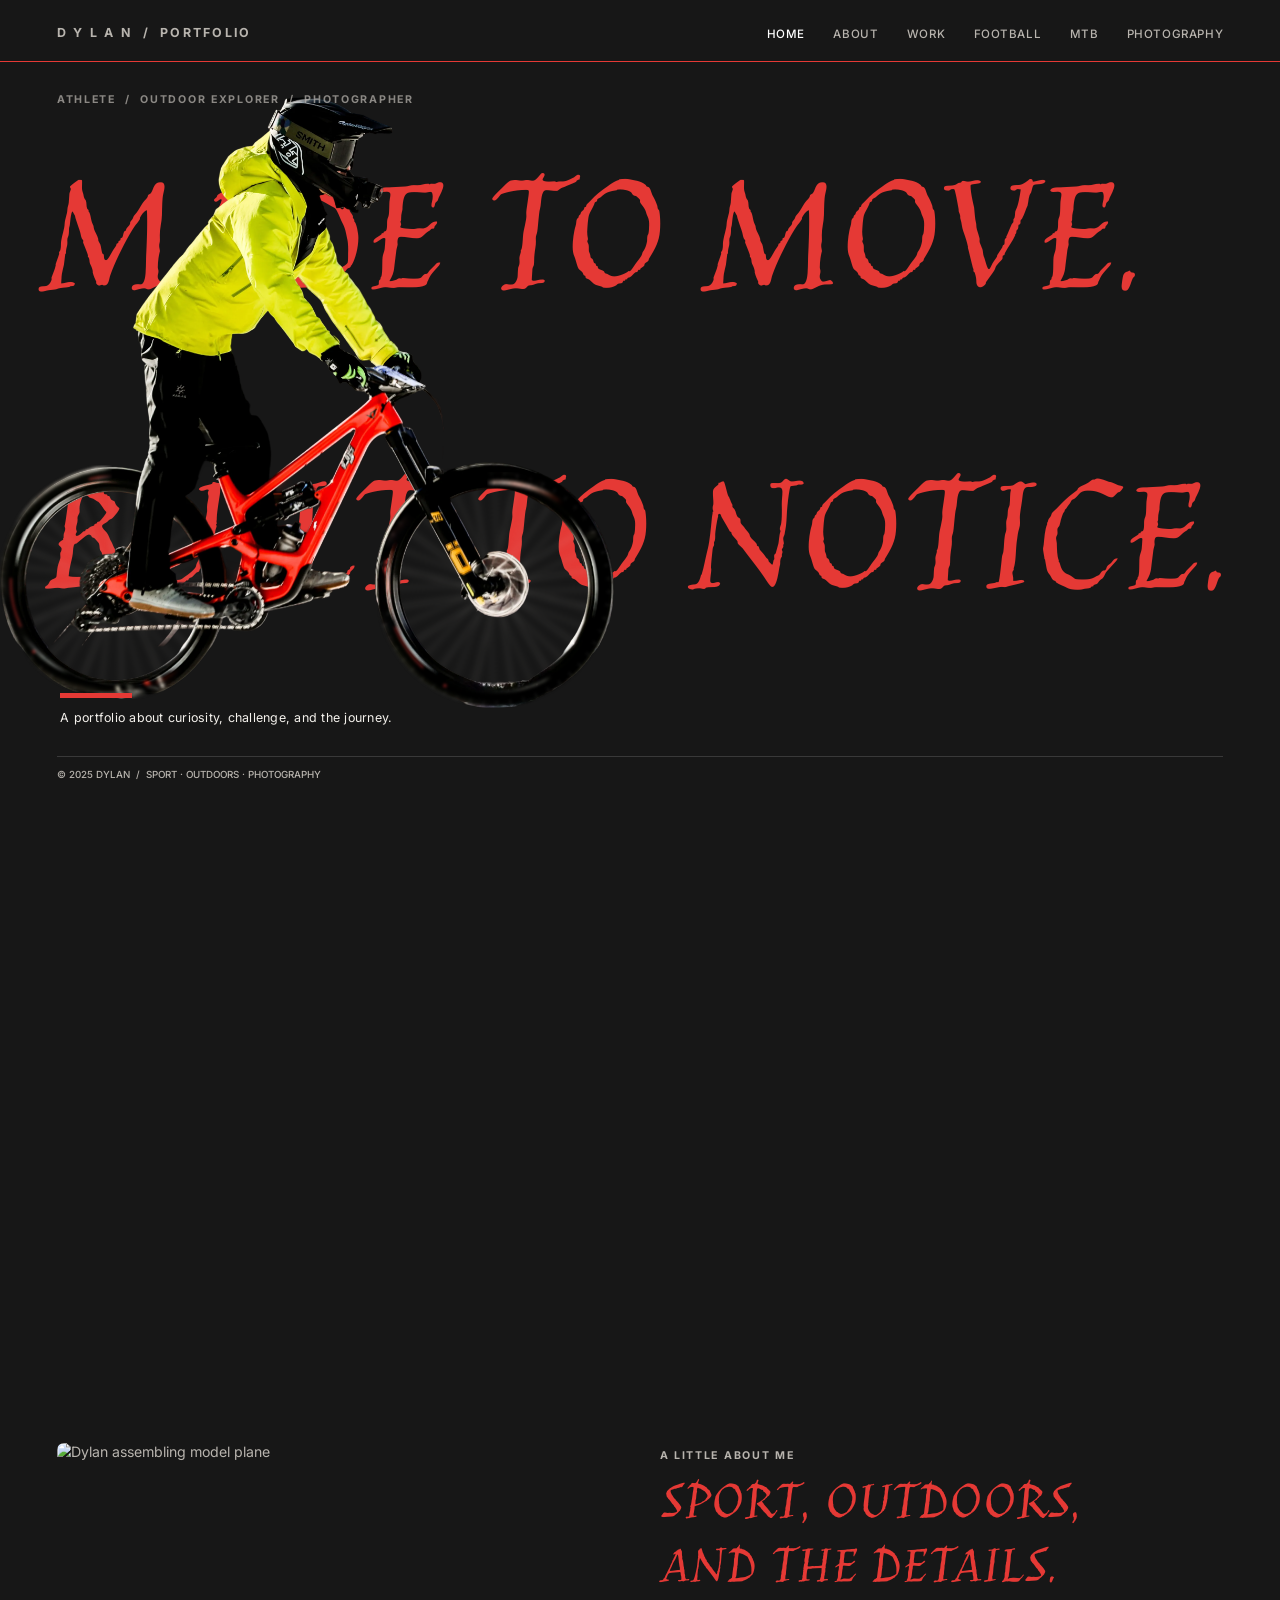
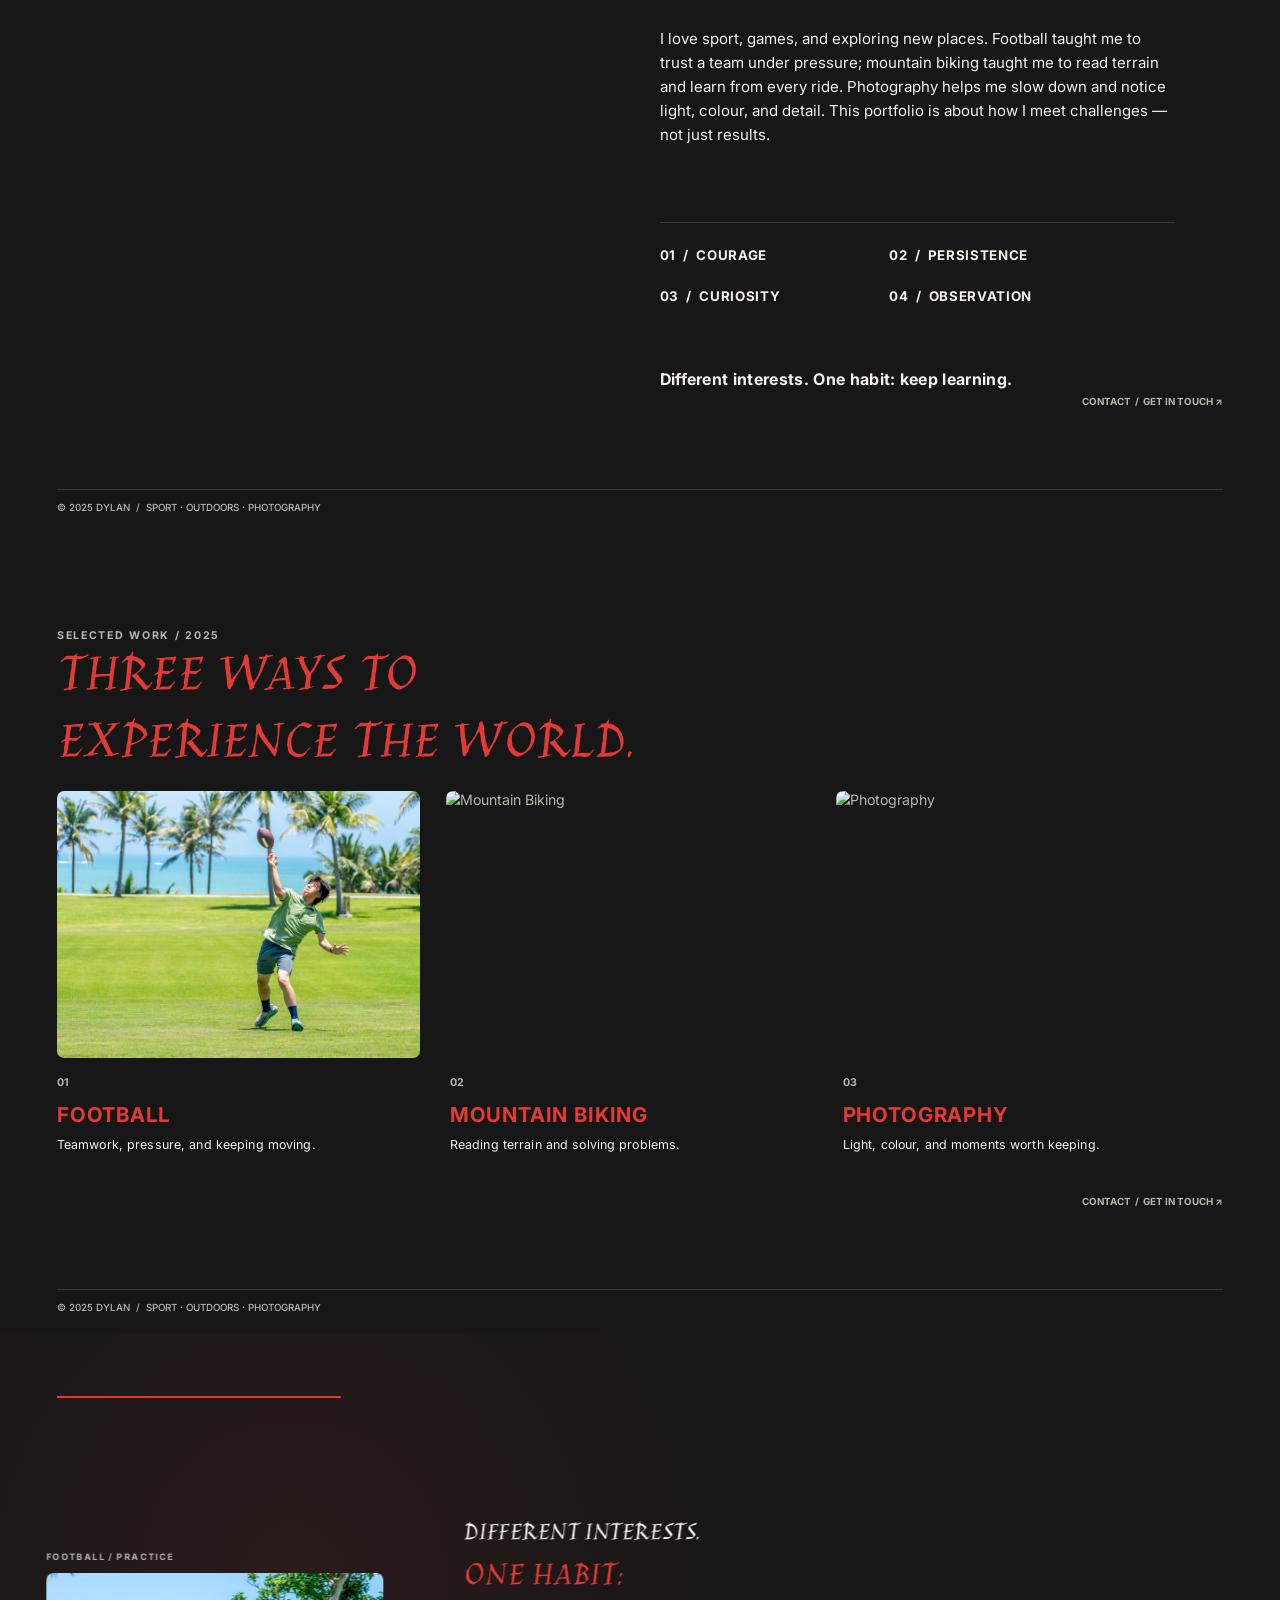
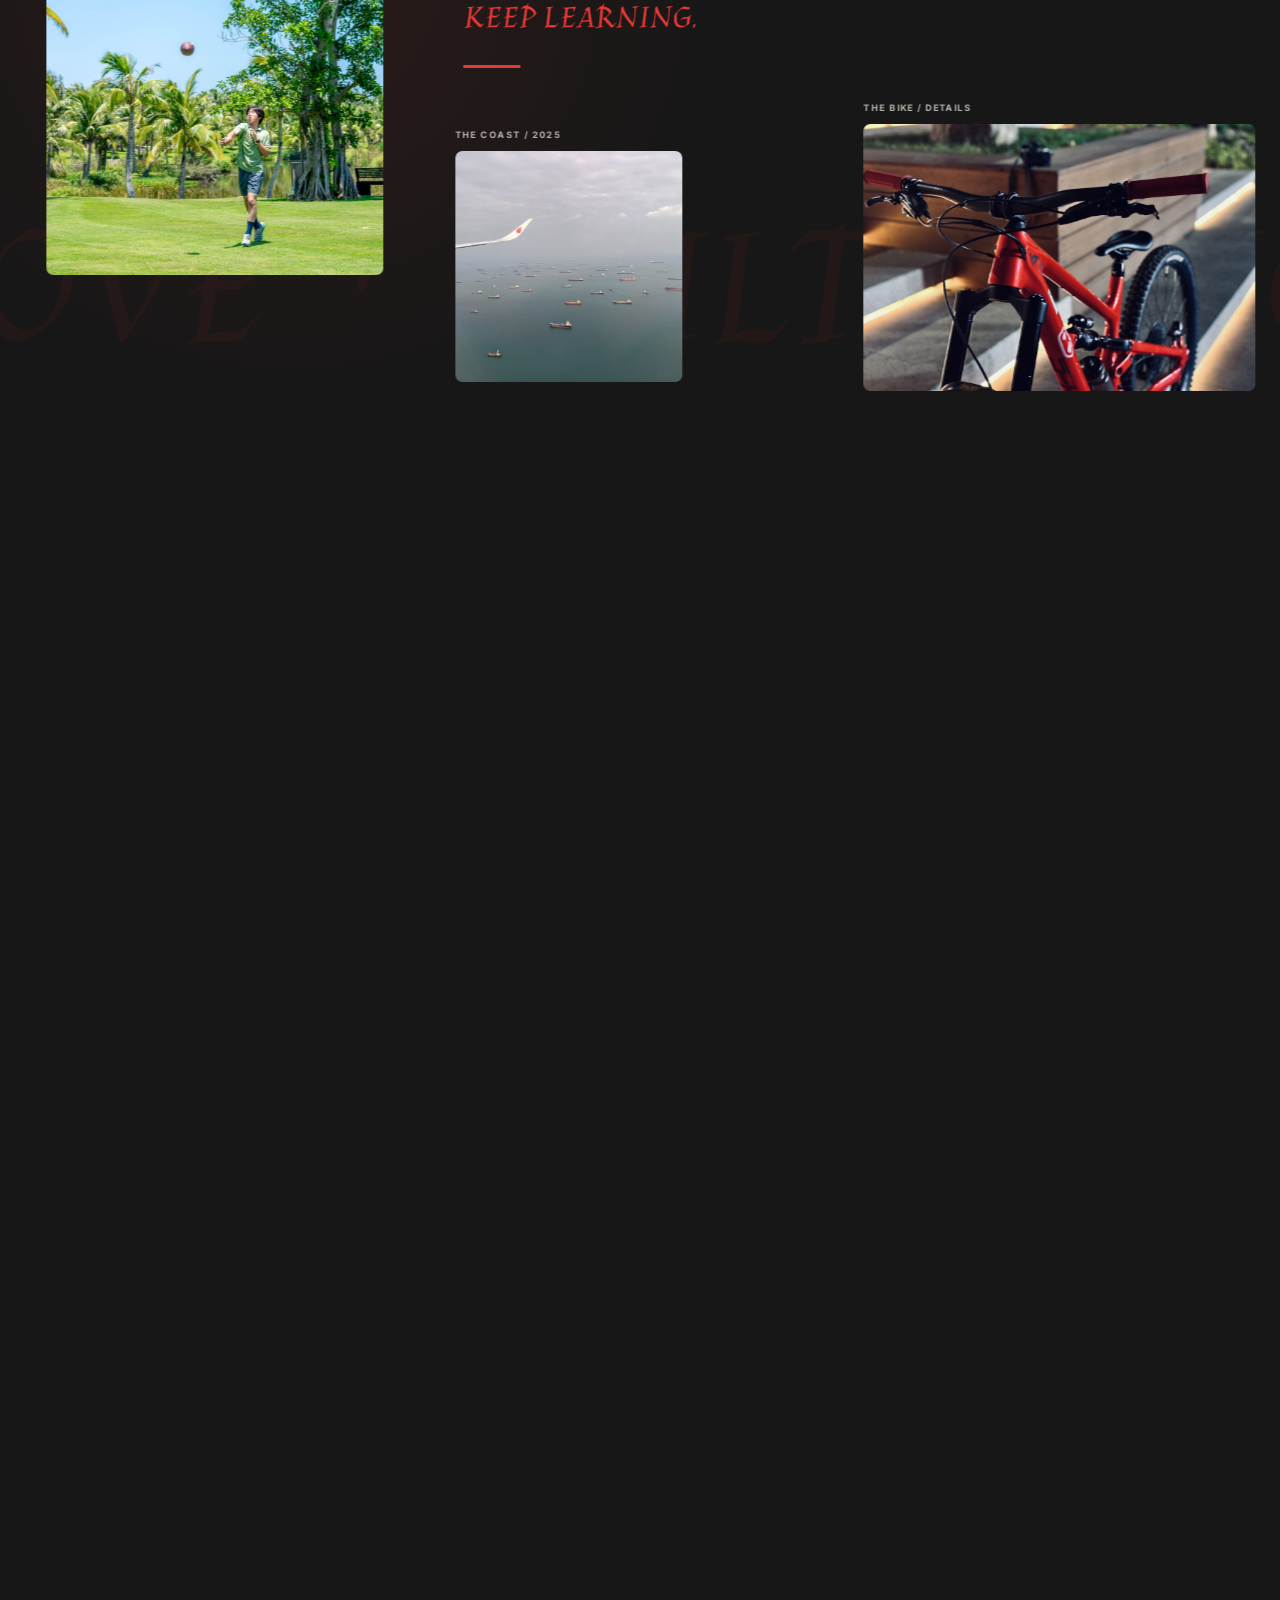
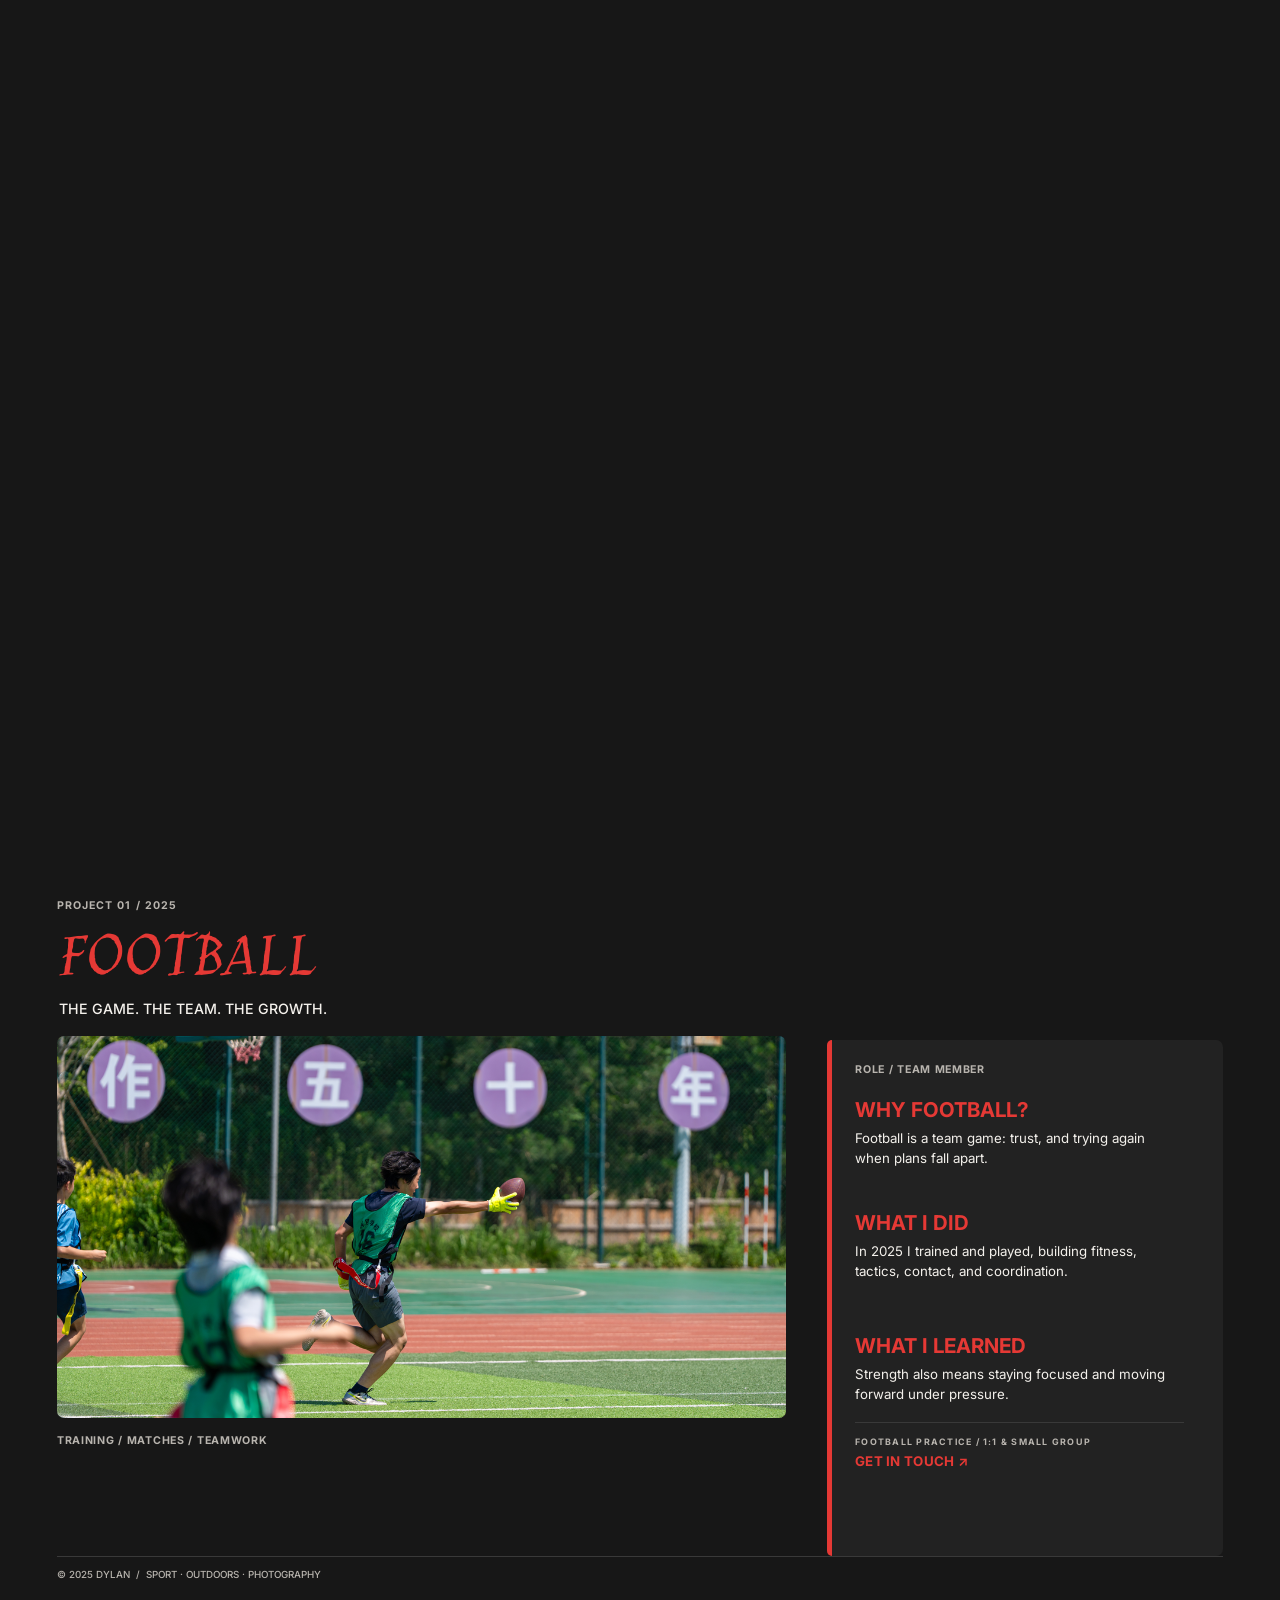
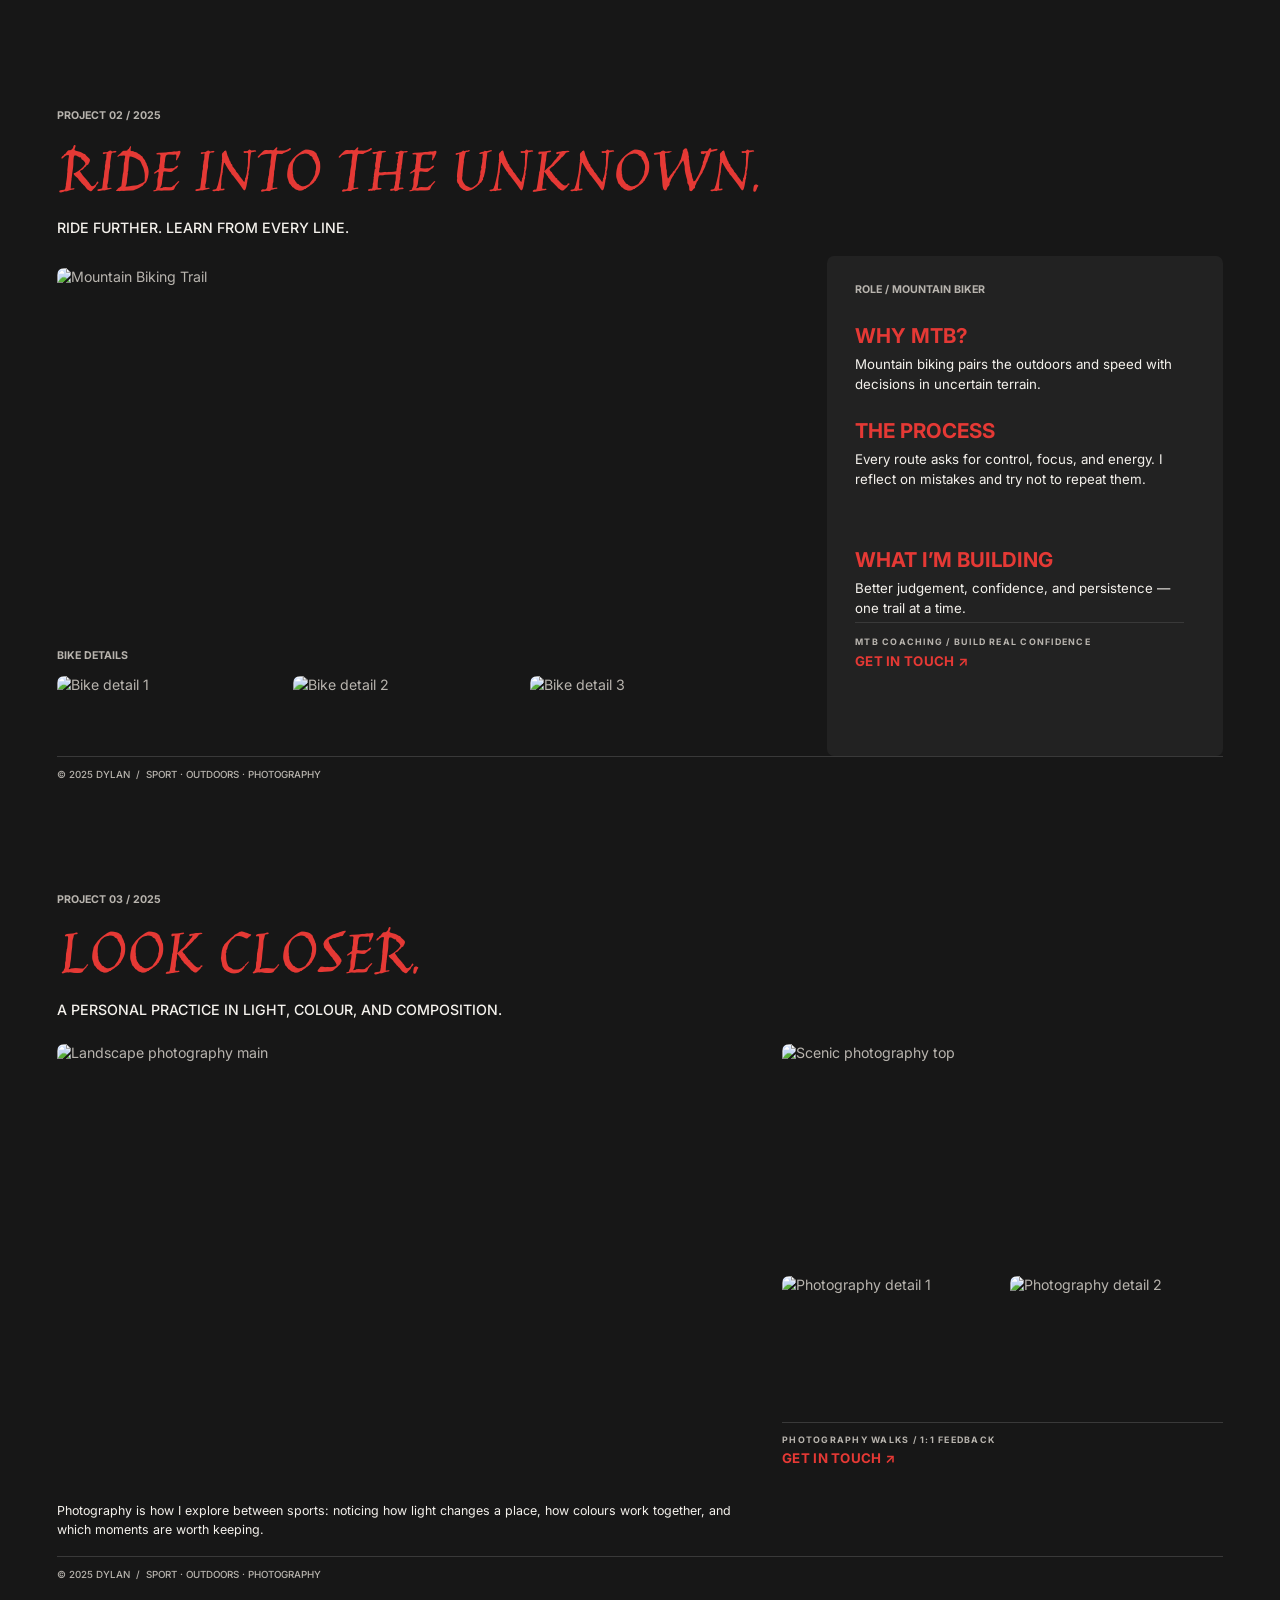
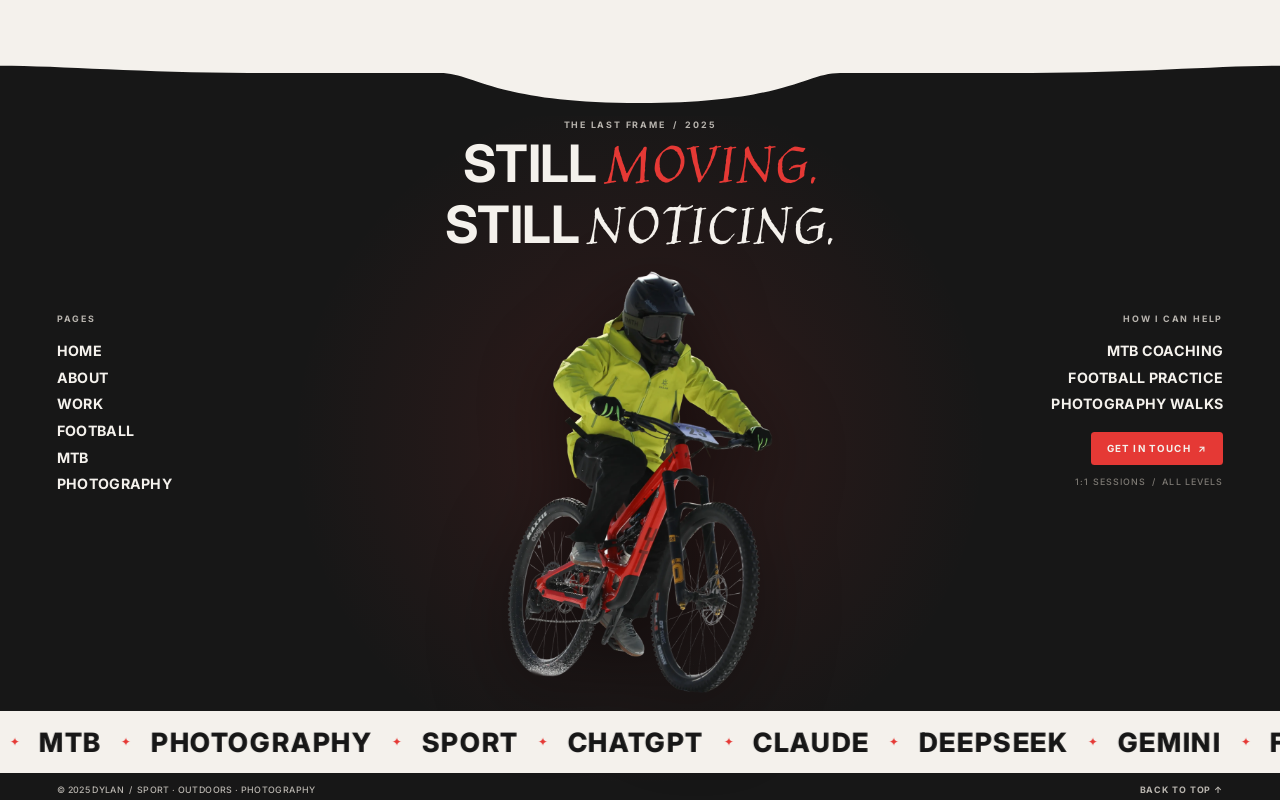
==== commit c191e0fe: "v24 version 24" ====
--- a/index.html
+++ b/index.html
@@ -28,13 +28,28 @@
     })();
   </script>
 
-  <link rel="stylesheet" href="style.css">
+  <link rel="stylesheet" href="style.css?v=24">
 </head>
 <body>
+<header class="site-header line-red" id="siteHeader">
+  <div class="site-header-inner">
+    <a href="#home" class="site-brand" onclick="switchPage('home', event)">D Y L A N &nbsp;/&nbsp; PORTFOLIO</a>
+    <nav class="site-nav" aria-label="Main navigation">
+      <a href="#home" data-target="home" class="active" onclick="switchPage('home', event)">HOME</a>
+      <a href="#about" data-target="about" onclick="switchPage('about', event)">ABOUT</a>
+      <a href="#work" data-target="work" onclick="switchPage('work', event)">WORK</a>
+      <a href="#football" data-target="football" onclick="switchPage('football', event)">FOOTBALL</a>
+      <a href="#mtb" data-target="mtb" onclick="switchPage('mtb', event)">MTB</a>
+      <a href="#photography" data-target="photography" onclick="switchPage('photography', event)">PHOTOGRAPHY</a>
+    </nav>
+  </div>
+</header>
+
 <div class="stage-wrap" id="stageWrap">
 <div class="stage" id="stage">
-  <!-- PAGE 1: HERO / HOME SECTION (1440px * 900px) -->
-  <div class="page-container page-home active" id="home">
+  <!-- PAGE 1: HERO / HOME SECTION — pinned for a full-width ride, then released -->
+  <section class="home-scroll" id="home">
+  <div class="page-container page-home active" id="homePin">
     <div class="brand-title" onclick="switchPage('home')">D Y L A N &nbsp; / &nbsp; PORTFOLIO</div>
     <nav class="nav-links">
       <a href="#home" class="nav-link active" onclick="switchPage('home', event)">HOME</a>
@@ -47,23 +62,31 @@
     <div class="top-divider top-divider-red"></div>
 
     <div class="hero-img-box">
-      <img src="assets/hero-mtb-cutout.png" alt="Dylan riding mountain bike" />
+      <div class="hero-wheel hero-wheel-rear" aria-hidden="true">
+        <img src="assets/wheel-spokes.png" alt="" />
+      </div>
+      <div class="hero-wheel hero-wheel-front" aria-hidden="true">
+        <img src="assets/wheel-spokes.png" alt="" />
+      </div>
+      <img class="hero-rider" src="assets/hero-mtb-cutout.png" alt="Dylan riding mountain bike" />
+      <div class="hero-wheel-ring hero-ring-rear" aria-hidden="true">
+        <img src="assets/wheel-ring-rear.png?v=24" alt="" />
+      </div>
+      <div class="hero-wheel-ring hero-ring-front" aria-hidden="true">
+        <img src="assets/wheel-ring-front.png?v=24" alt="" />
+      </div>
     </div>
 
     <div class="role-subheading">ATHLETE &nbsp;/&nbsp; OUTDOOR EXPLORER &nbsp;/&nbsp; PHOTOGRAPHER</div>
     
     <h1 class="hero-title">
-      MADE TO MOVE.<br>
-      BUILT TO NOTICE.
+      <span class="hero-line hero-line-1">MADE TO MOVE.</span>
+      <span class="hero-line hero-line-2">BUILT TO NOTICE.</span>
     </h1>
-
-    <p class="hero-intro">
-      I’m Dylan — I play football, ride mountain bikes, and take photos of the places and moments I don’t want to forget.
-    </p>
 
     <div class="statement-accent-bar"></div>
     <p class="statement-text">
-      A portfolio about facing challenges, staying curious, and recording the journey.
+      A portfolio about curiosity, challenge, and the journey.
     </p>
 
     <div class="bottom-divider"></div>
@@ -71,10 +94,8 @@
     <div class="copyright">
       © 2025 DYLAN &nbsp;/&nbsp; SPORT · OUTDOORS · PHOTOGRAPHY
     </div>
-    <a href="coaching.html" class="contact-link">
-      CONTACT &nbsp;/&nbsp; GET IN TOUCH <span class="arrow">↗</span>
-    </a>
-  </div>
+  </div>
+  </section>
 
   <!-- PAGE 2: ABOUT SECTION (1440px * 900px) -->
   <div class="page-container page-about" id="about">
@@ -103,7 +124,7 @@
     </h2>
 
     <div class="about-narrative">
-      I’m someone who loves sport, games, and exploring new places. Football has taught me to trust a team and keep going under pressure. Mountain biking pushes me to read the terrain, make decisions, and learn from every ride. When I travel, photography helps me slow down and notice light, colour, and small details.<br><br>I want this portfolio to show more than results. It’s about how I meet challenges, reflect on mistakes, and keep doing the things I care about.
+      I love sport, games, and exploring new places. Football taught me to trust a team under pressure; mountain biking taught me to read terrain and learn from every ride. Photography helps me slow down and notice light, colour, and detail. This portfolio is about how I meet challenges — not just results.
     </div>
 
     <div class="about-mid-divider"></div>
@@ -144,22 +165,22 @@
     <h2 class="work-title">THREE WAYS TO<br>EXPERIENCE THE WORLD.</h2>
 
     <!-- Card 1: Football (Clickable to jump to Football page) -->
-    <img src="assets/card-football.png" alt="Football" class="card1-img card-clickable" onclick="switchPage('football')" />
+    <img src="assets/card-football-catch.png" alt="Football" class="card1-img card-clickable" onclick="switchPage('football')" />
     <div class="card1-num card-clickable" onclick="switchPage('football')">01</div>
     <div class="card1-title card-clickable" onclick="switchPage('football')">FOOTBALL</div>
-    <div class="card1-desc card-clickable" onclick="switchPage('football')">Teamwork, pressure, and learning to keep moving.</div>
+    <div class="card1-desc card-clickable" onclick="switchPage('football')">Teamwork, pressure, and keeping moving.</div>
 
     <!-- Card 2: Mountain Biking (Clickable to jump to MTB page) -->
     <img src="assets/card-mtb.png" alt="Mountain Biking" class="card2-img card-clickable" onclick="switchPage('mtb')" />
     <div class="card2-num card-clickable" onclick="switchPage('mtb')">02</div>
     <div class="card2-title card-clickable" onclick="switchPage('mtb')">MOUNTAIN BIKING</div>
-    <div class="card2-desc card-clickable" onclick="switchPage('mtb')">Reading terrain, solving problems, and progressing.</div>
+    <div class="card2-desc card-clickable" onclick="switchPage('mtb')">Reading terrain and solving problems.</div>
 
     <!-- Card 3: Photography (Clickable to jump to Photography page) -->
     <img src="assets/card-photography.png" alt="Photography" class="card3-img card-clickable" onclick="switchPage('photography')" />
     <div class="card3-num card-clickable" onclick="switchPage('photography')">03</div>
     <div class="card3-title card-clickable" onclick="switchPage('photography')">PHOTOGRAPHY</div>
-    <div class="card3-desc card-clickable" onclick="switchPage('photography')">Noticing light, colour, and moments worth keeping.</div>
+    <div class="card3-desc card-clickable" onclick="switchPage('photography')">Light, colour, and moments worth keeping.</div>
 
     <div class="bottom-divider"></div>
 
@@ -193,7 +214,7 @@
         <div class="moments-intro">
           <div class="moments-tag">MOMENTS / BETWEEN THE LINES</div>
           <h2 class="moments-title">KEEP<br>LOOKING.</h2>
-          <p class="moments-copy">The rides, games, and places I don’t want to forget — collected frame by frame.</p>
+          <p class="moments-copy">Rides, games, and places I don’t want to forget — frame by frame.</p>
           <div class="moments-rule"></div>
           <div class="moments-scroll-hint">SCROLL TO EXPLORE <span class="arrow">→</span></div>
         </div>
@@ -267,7 +288,7 @@
     <div class="football-subtitle">THE GAME. THE TEAM. THE GROWTH.</div>
 
     <img 
-      src="assets/football-hero.png" 
+      src="assets/football-court.png" 
       alt="Football match and training" 
       class="football-hero-img" 
     />
@@ -278,10 +299,10 @@
     <div class="football-card-role">ROLE / TEAM MEMBER</div>
 
     <div class="football-section1-title">WHY FOOTBALL?</div>
-    <div class="football-section1-desc">Football is not something I do alone. It is about teamwork, trust, and trying again after things don’t go to plan.</div>
+    <div class="football-section1-desc">Football is a team game: trust, and trying again when plans fall apart.</div>
 
     <div class="football-section2-title">WHAT I DID</div>
-    <div class="football-section2-desc">In 2025, I took part in football training and games, working on fitness, tactics, contact, and coordination with teammates.</div>
+    <div class="football-section2-desc">In 2025 I trained and played, building fitness, tactics, contact, and coordination.</div>
 
     <div class="football-section3-title">WHAT I LEARNED</div>
     <div class="football-section3-desc">Strength also means staying focused and moving forward under pressure.</div>
@@ -298,9 +319,6 @@
     <div class="copyright">
       © 2025 DYLAN &nbsp;/&nbsp; SPORT · OUTDOORS · PHOTOGRAPHY
     </div>
-    <a href="football-help.html" class="contact-link football-contact-link">
-      FOOTBALL PRACTICE &nbsp;/&nbsp; GET IN TOUCH <span class="arrow">↗</span>
-    </a>
   </div>
 
   <!-- PAGE 5: PROJECT 02 / MTB (1440px * 900px) -->
@@ -330,10 +348,10 @@
     <div class="mtb-card-role">ROLE / MOUNTAIN BIKER</div>
 
     <div class="mtb-section1-title">WHY MTB?</div>
-    <div class="mtb-section1-desc">Mountain biking connects my love of the outdoors and speed with the challenge of making decisions in uncertain terrain.</div>
+    <div class="mtb-section1-desc">Mountain biking pairs the outdoors and speed with decisions in uncertain terrain.</div>
 
     <div class="mtb-section2-title">THE PROCESS</div>
-    <div class="mtb-section2-desc">Each route asks for different control, focus, and energy. I reflect on what went wrong and try not to repeat the same mistake on the next ride.</div>
+    <div class="mtb-section2-desc">Every route asks for control, focus, and energy. I reflect on mistakes and try not to repeat them.</div>
 
     <div class="mtb-section3-title">WHAT I’M BUILDING</div>
     <div class="mtb-section3-desc">Better judgement, confidence, and persistence — one trail at a time.</div>
@@ -355,9 +373,6 @@
     <div class="copyright">
       © 2025 DYLAN &nbsp;/&nbsp; SPORT · OUTDOORS · PHOTOGRAPHY
     </div>
-    <a href="coaching.html" class="contact-link mtb-contact-link">
-      MTB COACHING &nbsp;/&nbsp; GET IN TOUCH <span class="arrow">↗</span>
-    </a>
   </div>
 
   <!-- PAGE 6: PROJECT 03 / PHOTOGRAPHY (1440px * 900px) -->
@@ -383,7 +398,7 @@
     <img src="assets/photo-bottom2.png" alt="Photography detail 2" class="photo-img-bottom2" />
 
     <div class="photo-desc">
-      Photography gives me a different way to explore. While travelling or taking a break from sport, I stop to notice the way light changes a place, how colours work together, and which moments feel worth remembering.
+      Photography is how I explore between sports: noticing how light changes a place, how colours work together, and which moments are worth keeping.
     </div>
 
     <div class="photo-help">
@@ -398,9 +413,6 @@
     <div class="copyright">
       © 2025 DYLAN &nbsp;/&nbsp; SPORT · OUTDOORS · PHOTOGRAPHY
     </div>
-    <a href="photography-help.html" class="contact-link photography-contact-link">
-      PHOTOGRAPHY WALKS &nbsp;/&nbsp; GET IN TOUCH <span class="arrow">↗</span>
-    </a>
   </div>
 
 
@@ -543,10 +555,14 @@
       const stage = document.getElementById('stage');
       const wrap = document.getElementById('stageWrap');
       const DESIGN_W = 1440;
+      const DESIGN_H = 900;
 
       function fitStage() {
         const viewportWidth = document.documentElement.clientWidth || window.innerWidth;
+        // Fill the window edge to edge. The canvas keeps its 16:10 ratio, so on
+        // wide windows the bottom of each page sits just below the fold.
         const scale = viewportWidth / DESIGN_W;
+        document.documentElement.style.setProperty('--s', scale);
 
         if ('zoom' in stage.style) {
           // zoom scales the layout itself, so native position: sticky keeps
@@ -625,6 +641,39 @@
       window.addEventListener('load', measure);
       measure();
     })();
+
+    // Fixed navigation: scroll spy + cream header on the final page.
+    (function () {
+      const header = document.getElementById('siteHeader');
+      if (!header) return;
+      const links = Array.from(header.querySelectorAll('.site-nav a'));
+      const sections = ['home','about','work','moments','football','mtb','photography','end']
+        .map(id => document.getElementById(id)).filter(Boolean);
+
+      function updateHeader() {
+        const headerHeight = header.getBoundingClientRect().height;
+        let current = 'home';
+        for (const section of sections) {
+          if (section.getBoundingClientRect().top <= headerHeight + 4) current = section.id;
+        }
+        const isEnd = current === 'end';
+        header.classList.toggle('on-cream', isEnd);
+        header.classList.toggle('line-red', current === 'home');
+        let active = current === 'moments' ? 'work' : current;
+        if (isEnd) active = '';
+        links.forEach(link => {
+          link.classList.toggle('active', link.dataset.target === active);
+        });
+      }
+
+      window.addEventListener('scroll', updateHeader, { passive: true });
+      window.addEventListener('resize', updateHeader);
+      window.addEventListener('load', updateHeader);
+      updateHeader();
+    })();
+
   </script>
+  <script src="hero-motion.js?v=24"></script>
+  <script src="marquee.js?v=24"></script>
 </body>
 </html>
--- a/style.css
+++ b/style.css
@@ -30,6 +30,9 @@
   position: relative;
   width: 100%;
   flex: 0 0 auto;
+  display: flex;
+  justify-content: center;
+  overflow-x: clip;
 }
 
 /* Responsive stage: the 1440 x 900 canvas is scaled to the window width.
@@ -52,6 +55,21 @@
   margin: 0 auto;
 }
 
+/* The hero stays pinned while the bike rides across the full page width,
+   then the whole section is released and scrolls away normally. */
+.home-scroll {
+  position: relative;
+  width: 1440px;
+  height: 1500px; /* 900px page + 600px pinned ride */
+  background-color: #171717;
+}
+
+.home-scroll .page-home {
+  position: sticky;
+  top: 0;
+  margin: 0 auto;
+}
+
 .card-clickable {
   cursor: pointer;
   transition: transform 0.25s ease, opacity 0.2s ease;
@@ -147,7 +165,7 @@
 .contact-link {
   position: absolute;
   left: 1050px;
-  top: 865px;
+  top: 745px;
   width: 326px;
   text-align: right;
   color: #B8B4AE;
@@ -177,7 +195,7 @@
 =================================================== */
 .page-home .hero-img-box {
   position: absolute;
-  left: 637px;
+  left: 0;
   top: 109px;
   width: 691px;
   height: 687px;
@@ -193,6 +211,96 @@
   display: block;
 }
 
+/* Two spinning wheel layers sit behind the rider photo. The cut-out bike has
+   hollow rims, so the spoke art shows through the transparent wheel interiors
+   while the frame, fork and rotors stay in front of it. */
+.page-home .hero-wheel {
+  position: absolute;
+  width: 38%;
+  aspect-ratio: 1 / 1;
+  z-index: 0;
+  pointer-events: none;
+  transform-origin: 50% 50%;
+  will-change: transform, filter;
+}
+
+.page-home .hero-wheel img {
+  width: 100%;
+  height: 100%;
+  object-fit: contain;
+}
+
+.page-home .hero-wheel-rear {
+  left: 0%;
+  top: 60.35%;
+}
+
+.page-home .hero-wheel-front {
+  left: 61.45%;
+  top: 61.45%;
+}
+
+/* The tyre + rim of each wheel, cut out of the photo, rotating above the
+   rider. A static conic mask hides the arcs where the fork, hose, leg and
+   chainstay are in front of the tyre, so those parts never spin. */
+.page-home .hero-wheel-ring {
+  position: absolute;
+  width: 38%;
+  aspect-ratio: 1 / 1;
+  z-index: 3;
+  pointer-events: none;
+  -webkit-mask-image: conic-gradient(from 0deg, #000 0deg 252deg, transparent 260deg 290deg, #000 298deg 304deg, transparent 312deg 356deg, #000 360deg);
+  mask-image: conic-gradient(from 0deg, #000 0deg 252deg, transparent 260deg 290deg, #000 298deg 304deg, transparent 312deg 356deg, #000 360deg);
+}
+
+.page-home .hero-wheel-ring img {
+  width: 100%;
+  height: 100%;
+  object-fit: contain;
+  transform-origin: 50% 50%;
+  will-change: transform, filter;
+  animation: heroWheelSpin 2.4s linear infinite;
+}
+
+html.hero-motion-ready .page-home .hero-wheel-ring img {
+  animation: none;
+}
+
+.page-home .hero-ring-rear {
+  left: 0%;
+  top: 60.35%;
+  -webkit-mask-image: conic-gradient(from 0deg, transparent 0deg 142deg, #000 150deg 350deg, transparent 358deg 360deg);
+  mask-image: conic-gradient(from 0deg, transparent 0deg 142deg, #000 150deg 350deg, transparent 358deg 360deg);
+}
+
+.page-home .hero-ring-front {
+  left: 61.45%;
+  top: 61.45%;
+}
+
+.page-home .hero-img-box .hero-rider {
+  position: relative;
+  z-index: 1;
+}
+
+/* Pure-CSS fallback: the wheels start turning before (and even without)
+   hero-motion.js. As soon as the script initialises it adds
+   .hero-motion-ready to <html> and takes over the transform itself. */
+.page-home .hero-wheel {
+  animation: heroWheelSpin 2.4s linear infinite;
+}
+
+html.hero-motion-ready .page-home .hero-wheel {
+  animation: none;
+}
+
+@keyframes heroWheelSpin {
+  from { transform: rotate(0deg); }
+  to   { transform: rotate(360deg); }
+}
+
+
+
 .page-home .role-subheading {
   position: absolute;
   left: 64px;
@@ -208,32 +316,33 @@
 
 .page-home .hero-title {
   position: absolute;
-  left: 64px;
-  top: 136px;
-  width: 690px;
-  color: #E53935;
-  font-size: 96px;
+  left: 40px;
+  top: 181px;
+  width: 1400px;
+  color: #E53935;
+  font-size: 212px;
   font-family: 'Jim Nightshade', cursive;
   font-weight: 400;
-  line-height: 1.05;
-  letter-spacing: 0.02em;
-  word-wrap: break-word;
-  z-index: 2;
+  line-height: 0.94;
+  letter-spacing: 0.005em;
+  word-wrap: break-word;
+  /* Sits behind the cut-out rider: the type runs through the bike and
+     reappears in the transparent gaps, weaving in and out of the photo. */
+  z-index: 0;
+  pointer-events: none;
   user-select: none;
 }
 
-.page-home .hero-intro {
-  position: absolute;
-  left: 68px;
-  top: 400px;
-  width: 520px;
-  color: #B8B4AE;
-  font-size: 18px;
-  font-weight: 400;
-  line-height: 1.6;
-  letter-spacing: 0.01em;
-  word-wrap: break-word;
-  z-index: 2;
+.page-home .hero-line {
+  display: block;
+  white-space: nowrap;
+}
+
+/* Second line drops down to the wheels, leaving clear air under line one. */
+.page-home .hero-line-2 {
+  position: absolute;
+  left: 0;
+  top: 338px;
 }
 
 .page-home .statement-accent-bar {
@@ -290,10 +399,10 @@
 .page-about .about-title {
   position: absolute;
   left: 742px;
-  top: 160px;
-  width: 600px;
-  color: #E53935;
-  font-size: 55px;
+  top: 158px;
+  width: 680px;
+  color: #E53935;
+  font-size: 66px;
   font-family: 'Jim Nightshade', cursive;
   font-weight: 400;
   line-height: 1.1;
@@ -411,11 +520,11 @@
 .page-work .work-title {
   position: absolute;
   left: 64px;
-  top: 128px;
-  width: 950px;
-  height: 142px;
-  color: #E53935;
-  font-size: 57px;
+  top: 124px;
+  width: 1050px;
+  height: 160px;
+  color: #E53935;
+  font-size: 66px;
   font-family: 'Jim Nightshade', cursive;
   font-weight: 400;
   line-height: 1.15;
@@ -430,7 +539,7 @@
   left: 64px;
   top: 290px;
   width: 408px;
-  height: 360px;
+  height: 300px;
   border-radius: 8px;
   object-fit: cover;
   z-index: 1;
@@ -439,7 +548,7 @@
 .page-work .card1-num {
   position: absolute;
   left: 64px;
-  top: 670px;
+  top: 610px;
   width: 50px;
   color: #B8B4AE;
   font-size: 12px;
@@ -451,10 +560,10 @@
 .page-work .card1-title {
   position: absolute;
   left: 64px;
-  top: 700px;
+  top: 640px;
   width: 400px;
   color: #E53935;
-  font-size: 20px;
+  font-size: 23px;
   font-weight: 700;
   letter-spacing: 0.04em;
   word-wrap: break-word;
@@ -464,7 +573,7 @@
 .page-work .card1-desc {
   position: absolute;
   left: 64px;
-  top: 738px;
+  top: 678px;
   width: 390px;
   color: #F4F1EC;
   font-size: 14px;
@@ -480,7 +589,7 @@
   left: 502px;
   top: 290px;
   width: 408px;
-  height: 360px;
+  height: 300px;
   border-radius: 8px;
   object-fit: cover;
   z-index: 1;
@@ -489,7 +598,7 @@
 .page-work .card2-num {
   position: absolute;
   left: 506px;
-  top: 670px;
+  top: 610px;
   width: 50px;
   color: #B8B4AE;
   font-size: 12px;
@@ -501,10 +610,10 @@
 .page-work .card2-title {
   position: absolute;
   left: 506px;
-  top: 700px;
+  top: 640px;
   width: 400px;
   color: #E53935;
-  font-size: 20px;
+  font-size: 23px;
   font-weight: 700;
   letter-spacing: 0.04em;
   word-wrap: break-word;
@@ -514,7 +623,7 @@
 .page-work .card2-desc {
   position: absolute;
   left: 506px;
-  top: 738px;
+  top: 678px;
   width: 390px;
   color: #F4F1EC;
   font-size: 14px;
@@ -530,7 +639,7 @@
   left: 940px;
   top: 290px;
   width: 408px;
-  height: 360px;
+  height: 300px;
   border-radius: 8px;
   object-fit: cover;
   z-index: 1;
@@ -539,7 +648,7 @@
 .page-work .card3-num {
   position: absolute;
   left: 948px;
-  top: 670px;
+  top: 610px;
   width: 50px;
   color: #B8B4AE;
   font-size: 12px;
@@ -551,10 +660,10 @@
 .page-work .card3-title {
   position: absolute;
   left: 948px;
-  top: 700px;
+  top: 640px;
   width: 400px;
   color: #E53935;
-  font-size: 20px;
+  font-size: 23px;
   font-weight: 700;
   letter-spacing: 0.04em;
   word-wrap: break-word;
@@ -564,7 +673,7 @@
 .page-work .card3-desc {
   position: absolute;
   left: 948px;
-  top: 738px;
+  top: 678px;
   width: 390px;
   color: #F4F1EC;
   font-size: 14px;
@@ -595,11 +704,11 @@
 .page-football .football-title {
   position: absolute;
   left: 64px;
-  top: 129px;
+  top: 124px;
   width: 760px;
-  height: 74px;
-  color: #E53935;
-  font-size: 70px;
+  height: 92px;
+  color: #E53935;
+  font-size: 80px;
   font-family: 'Jim Nightshade', cursive;
   font-weight: 400;
   word-wrap: break-word;
@@ -689,7 +798,7 @@
   width: 360px;
   height: 28px;
   color: #E53935;
-  font-size: 21px;
+  font-size: 23px;
   font-weight: 700;
   word-wrap: break-word;
   z-index: 3;
@@ -716,7 +825,7 @@
   width: 360px;
   height: 28px;
   color: #E53935;
-  font-size: 21px;
+  font-size: 23px;
   font-weight: 700;
   word-wrap: break-word;
   z-index: 3;
@@ -743,7 +852,7 @@
   width: 360px;
   height: 28px;
   color: #E53935;
-  font-size: 21px;
+  font-size: 23px;
   font-weight: 700;
   word-wrap: break-word;
   z-index: 3;
@@ -781,11 +890,11 @@
 .page-mtb .mtb-title {
   position: absolute;
   left: 64px;
-  top: 148px;
-  width: 736px;
-  height: 57px;
-  color: #E53935;
-  font-size: 70px;
+  top: 142px;
+  width: 880px;
+  height: 92px;
+  color: #E53935;
+  font-size: 80px;
   font-family: 'Jim Nightshade', cursive;
   font-weight: 400;
   word-wrap: break-word;
@@ -845,7 +954,7 @@
   top: 363px;
   width: 360px;
   color: #E53935;
-  font-size: 20px;
+  font-size: 23px;
   font-weight: 700;
   word-wrap: break-word;
   z-index: 2;
@@ -867,10 +976,10 @@
 .page-mtb .mtb-section2-title {
   position: absolute;
   left: 962px;
-  top: 493px;
+  top: 470px;
   width: 360px;
   color: #E53935;
-  font-size: 20px;
+  font-size: 23px;
   font-weight: 700;
   word-wrap: break-word;
   z-index: 2;
@@ -879,7 +988,7 @@
 .page-mtb .mtb-section2-desc {
   position: absolute;
   left: 962px;
-  top: 529px;
+  top: 506px;
   width: 370px;
   color: #F4F1EC;
   font-size: 15px;
@@ -892,10 +1001,10 @@
 .page-mtb .mtb-section3-title {
   position: absolute;
   left: 962px;
-  top: 648px;
+  top: 615px;
   width: 360px;
   color: #E53935;
-  font-size: 20px;
+  font-size: 23px;
   font-weight: 700;
   word-wrap: break-word;
   z-index: 2;
@@ -904,7 +1013,7 @@
 .page-mtb .mtb-section3-desc {
   position: absolute;
   left: 962px;
-  top: 684px;
+  top: 651px;
   width: 370px;
   color: #F4F1EC;
   font-size: 15px;
@@ -977,11 +1086,11 @@
 .page-photography .photo-title {
   position: absolute;
   left: 64px;
-  top: 127px;
+  top: 122px;
   width: 760px;
-  height: 65px;
-  color: #E53935;
-  font-size: 70px;
+  height: 92px;
+  color: #E53935;
+  font-size: 80px;
   font-family: 'Jim Nightshade', cursive;
   font-weight: 400;
   word-wrap: break-word;
@@ -992,7 +1101,7 @@
 .page-photography .photo-subtitle {
   position: absolute;
   left: 64px;
-  top: 214px;
+  top: 226px;
   width: 900px;
   color: #F4F1EC;
   font-size: 16px;
@@ -1028,7 +1137,7 @@
   left: 880px;
   top: 535px;
   width: 240px;
-  height: 240px;
+  height: 160px;
   border-radius: 8px;
   object-fit: cover;
   z-index: 1;
@@ -1039,7 +1148,7 @@
   left: 1136px;
   top: 536px;
   width: 240px;
-  height: 240px;
+  height: 160px;
   border-radius: 8px;
   object-fit: cover;
   z-index: 1;
@@ -1064,7 +1173,7 @@
 .page-mtb .mtb-coaching {
   position: absolute;
   left: 962px;
-  top: 750px;
+  top: 700px;
   width: 370px;
   padding-top: 14px;
   border-top: 1px solid #393939;
@@ -1360,7 +1469,7 @@
   margin-top: 18px;
   color: #E53935;
   font-family: 'Jim Nightshade', cursive;
-  font-size: 76px;
+  font-size: 88px;
   font-weight: 400;
   line-height: 1.02;
   letter-spacing: 0.01em;
@@ -1453,7 +1562,7 @@
   margin-top: 8px;
   color: #E53935;
   font-family: 'Jim Nightshade', cursive;
-  font-size: 38px;
+  font-size: 42px;
   font-weight: 400;
   line-height: 1.15;
   letter-spacing: 0.02em;
@@ -1485,7 +1594,7 @@
   margin-top: 22px;
   color: #E53935;
   font-family: 'Jim Nightshade', cursive;
-  font-size: 40px;
+  font-size: 45px;
   font-weight: 400;
   line-height: 1.16;
   letter-spacing: 0.02em;
@@ -1727,12 +1836,8 @@
   width: max-content;
   height: 70px;
   align-items: center;
-  animation: endMarquee 34s linear infinite;
+  animation: endMarquee 20s linear infinite;
   will-change: transform;
-}
-
-.end-marquee:hover .end-marquee-track {
-  animation-play-state: paused;
 }
 
 .end-marquee-group {
@@ -1831,7 +1936,7 @@
 .page-football .football-help {
   position: absolute;
   left: 962px;
-  top: 748px;
+  top: 700px;
   width: 370px;
   padding-top: 14px;
   border-top: 1px solid #393939;
@@ -1877,7 +1982,7 @@
 .page-photography .photo-help {
   position: absolute;
   left: 880px;
-  top: 782px;
+  top: 700px;
   width: 496px;
   padding-top: 12px;
   border-top: 1px solid #393939;
@@ -2062,3 +2167,96 @@
   top: 798px;
   color: #E53935;
 }
+
+/* ===================================================
+   GLOBAL FIXED NAVIGATION
+   Lives outside the zoomed stage, sized in vw so it
+   matches the 1440 design at every window width.
+=================================================== */
+.site-header {
+  position: fixed;
+  top: 0;
+  left: 0;
+  right: 0;
+  height: calc(70px * var(--s, 1));
+  background-color: #171717;
+  border-bottom: 1px solid #393939;
+  z-index: 1000;
+  transition: background-color 0.3s ease, border-color 0.3s ease;
+}
+
+.site-header-inner {
+  position: relative;
+  height: 100%;
+  width: calc(1440px * var(--s, 1));
+  margin: 0 auto;
+}
+
+.site-brand {
+  position: absolute;
+  left: calc(64px * var(--s, 1));
+  top: calc(28px * var(--s, 1));
+  color: #B8B4AE;
+  font-family: 'Inter', sans-serif;
+  font-size: calc(14px * var(--s, 1));
+  font-weight: 700;
+  letter-spacing: 0.18em;
+  text-decoration: none;
+  white-space: nowrap;
+  transition: color 0.3s ease;
+}
+
+.site-nav {
+  position: absolute;
+  right: calc(64px * var(--s, 1));
+  top: calc(30px * var(--s, 1));
+  display: flex;
+  gap: calc(32px * var(--s, 1));
+  font-family: 'Inter', sans-serif;
+  font-size: calc(13px * var(--s, 1));
+  font-weight: 500;
+}
+
+.site-nav a {
+  color: #B8B4AE;
+  text-decoration: none;
+  letter-spacing: 0.05em;
+  transition: color 0.2s ease;
+}
+
+.site-nav a:hover,
+.site-nav a.active {
+  color: #FFFFFF;
+}
+
+.site-header.line-red {
+  border-bottom-color: #E53935;
+}
+
+.site-header.on-cream {
+  background-color: #F4F1EC;
+  border-bottom-color: transparent;
+}
+
+.site-header.on-cream .site-brand {
+  color: #171717;
+}
+
+.site-header.on-cream .site-nav a {
+  color: #2F2F2F;
+}
+
+.site-header.on-cream .site-nav a:hover,
+.site-header.on-cream .site-nav a.active {
+  color: #E53935;
+}
+
+/* Hide the old per-page header; the fixed header replaces it. */
+.page-container > .brand-title,
+.page-container > .nav-links,
+.page-container > .top-divider,
+.moments-pin > .brand-title,
+.moments-pin > .nav-links,
+.moments-pin > .top-divider {
+  display: none;
+}
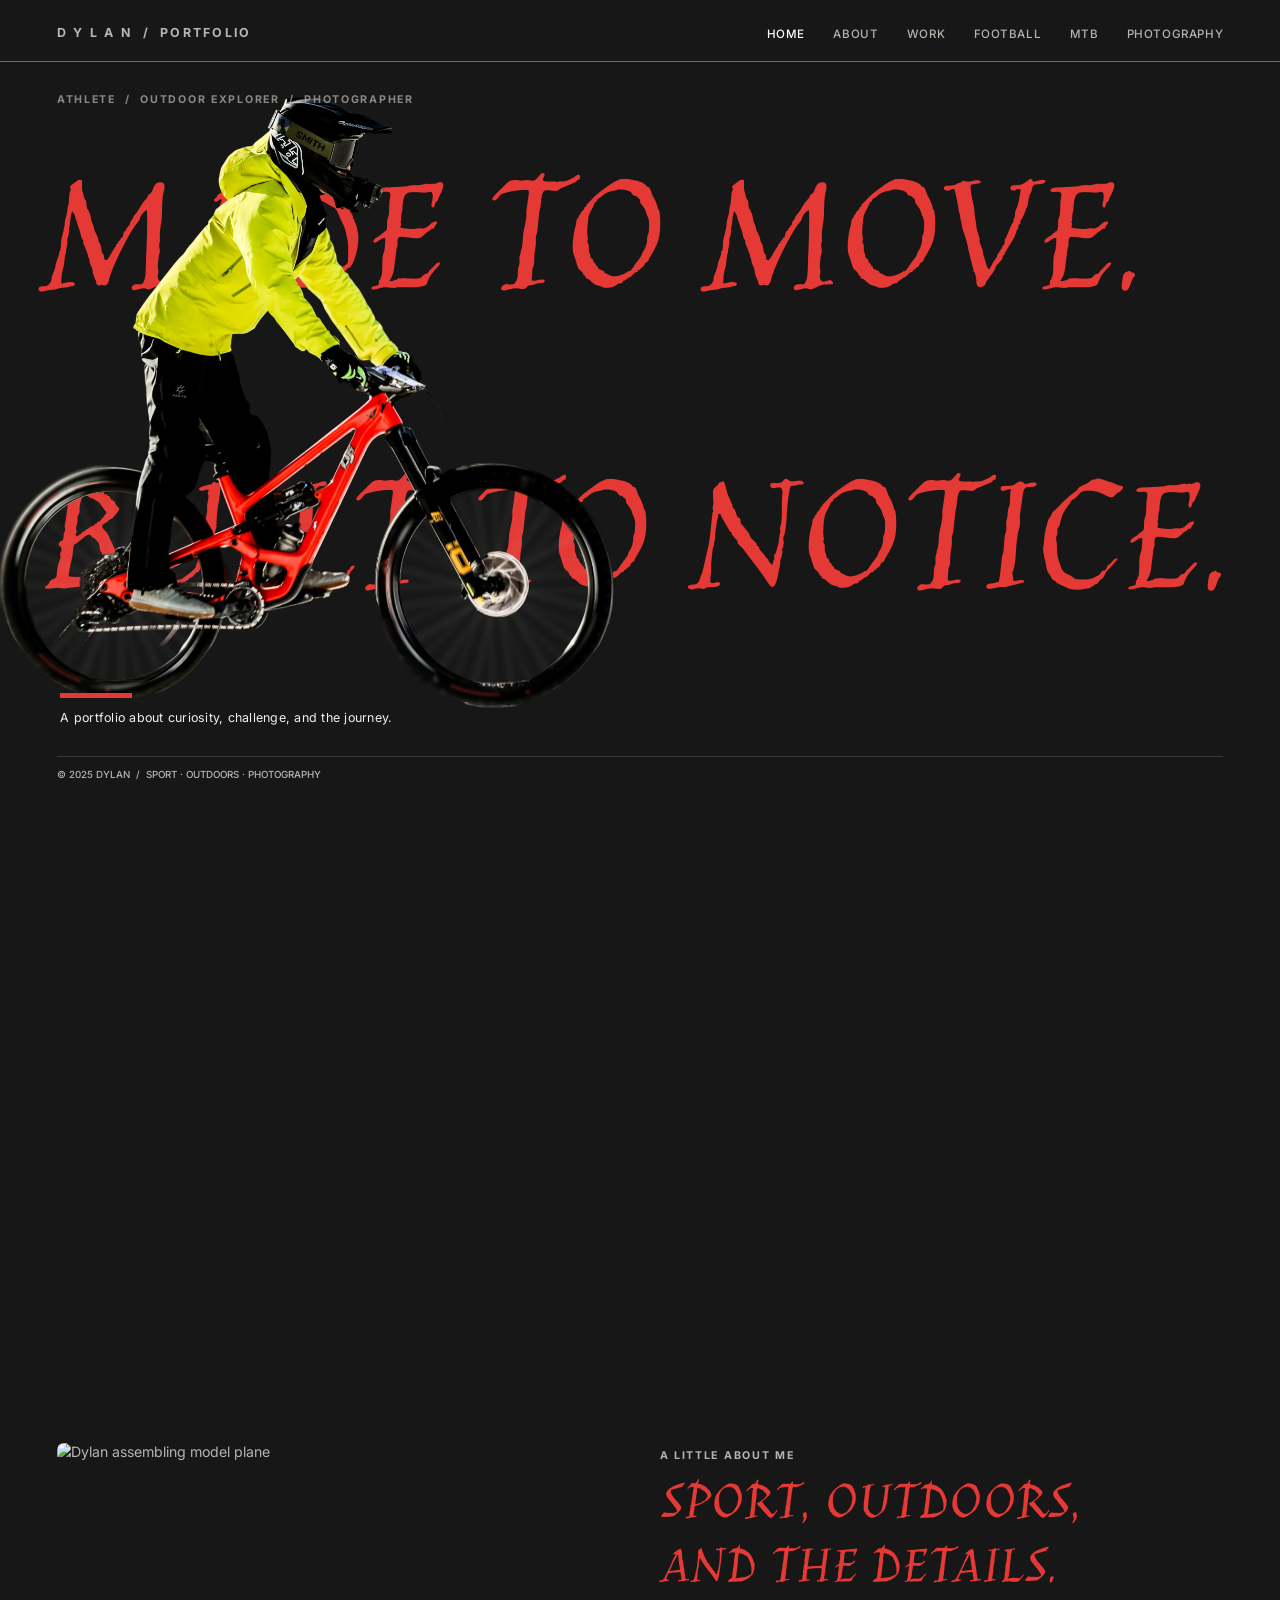
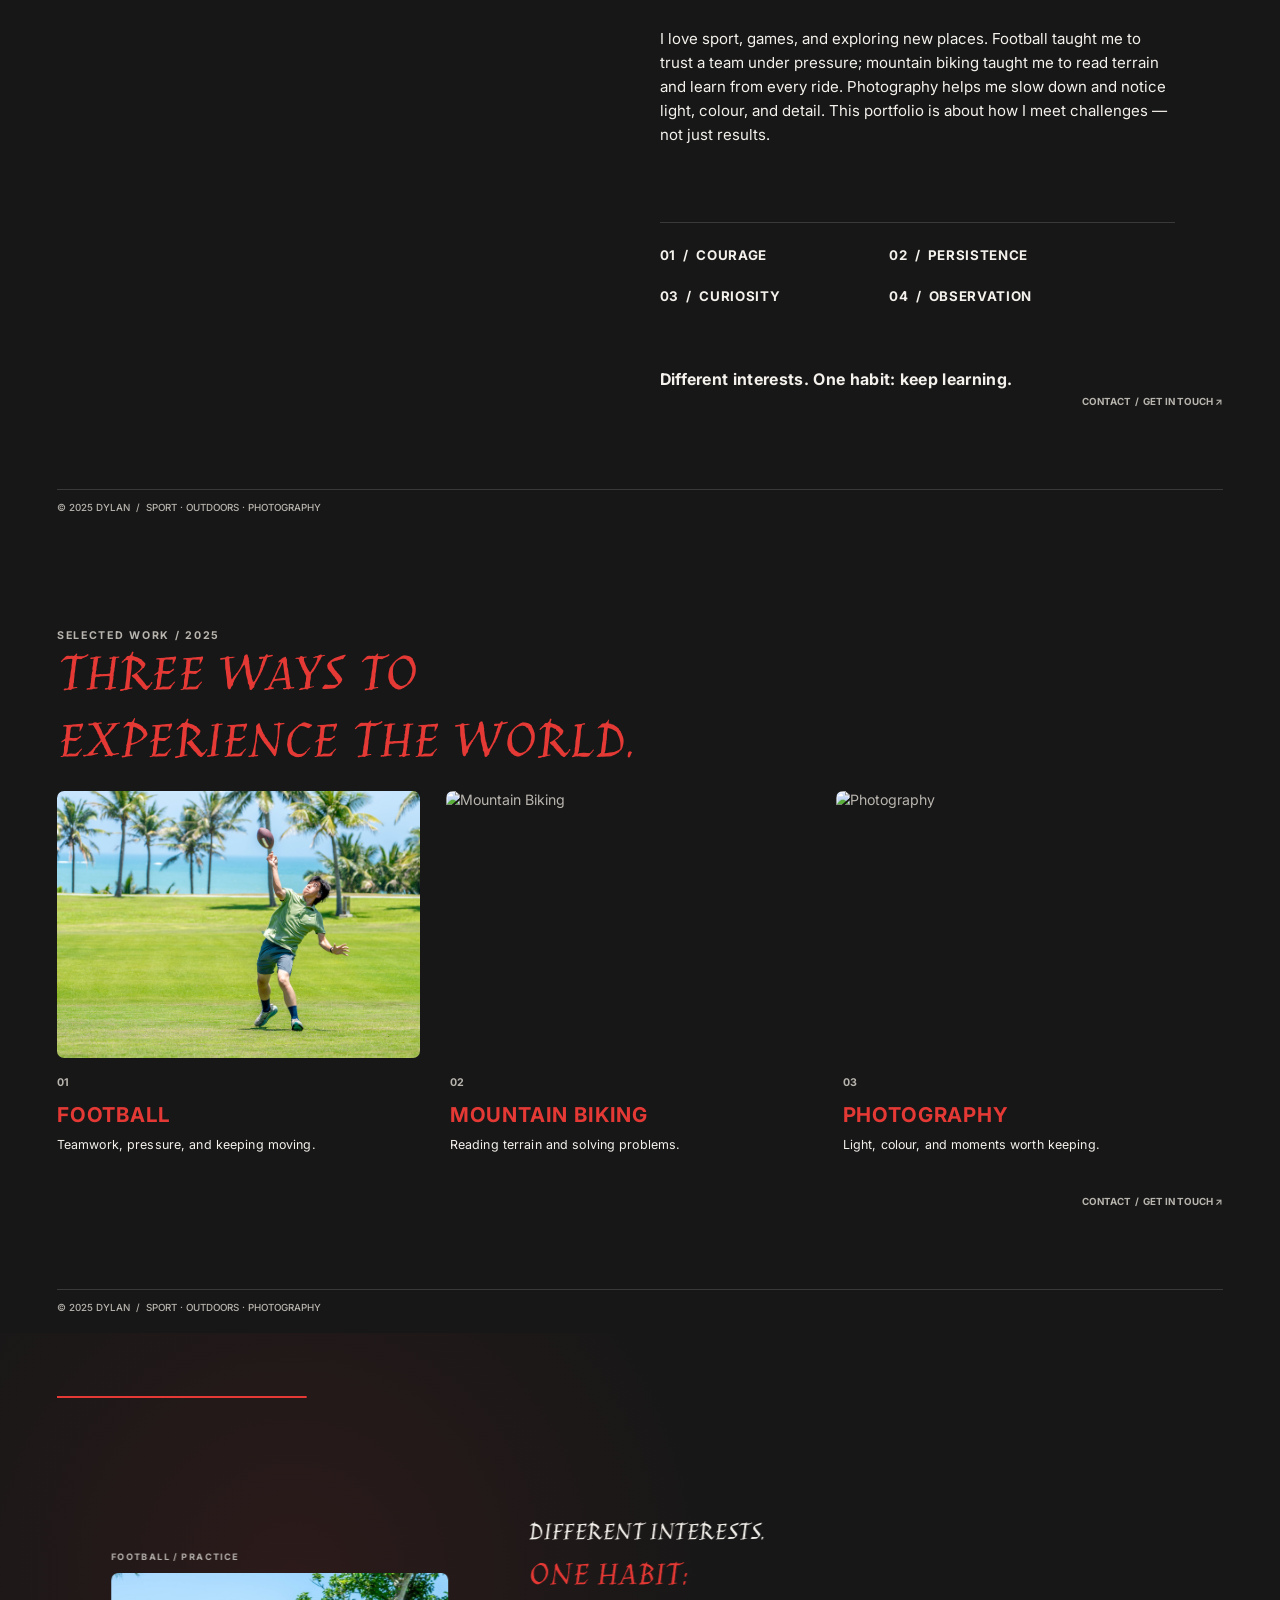
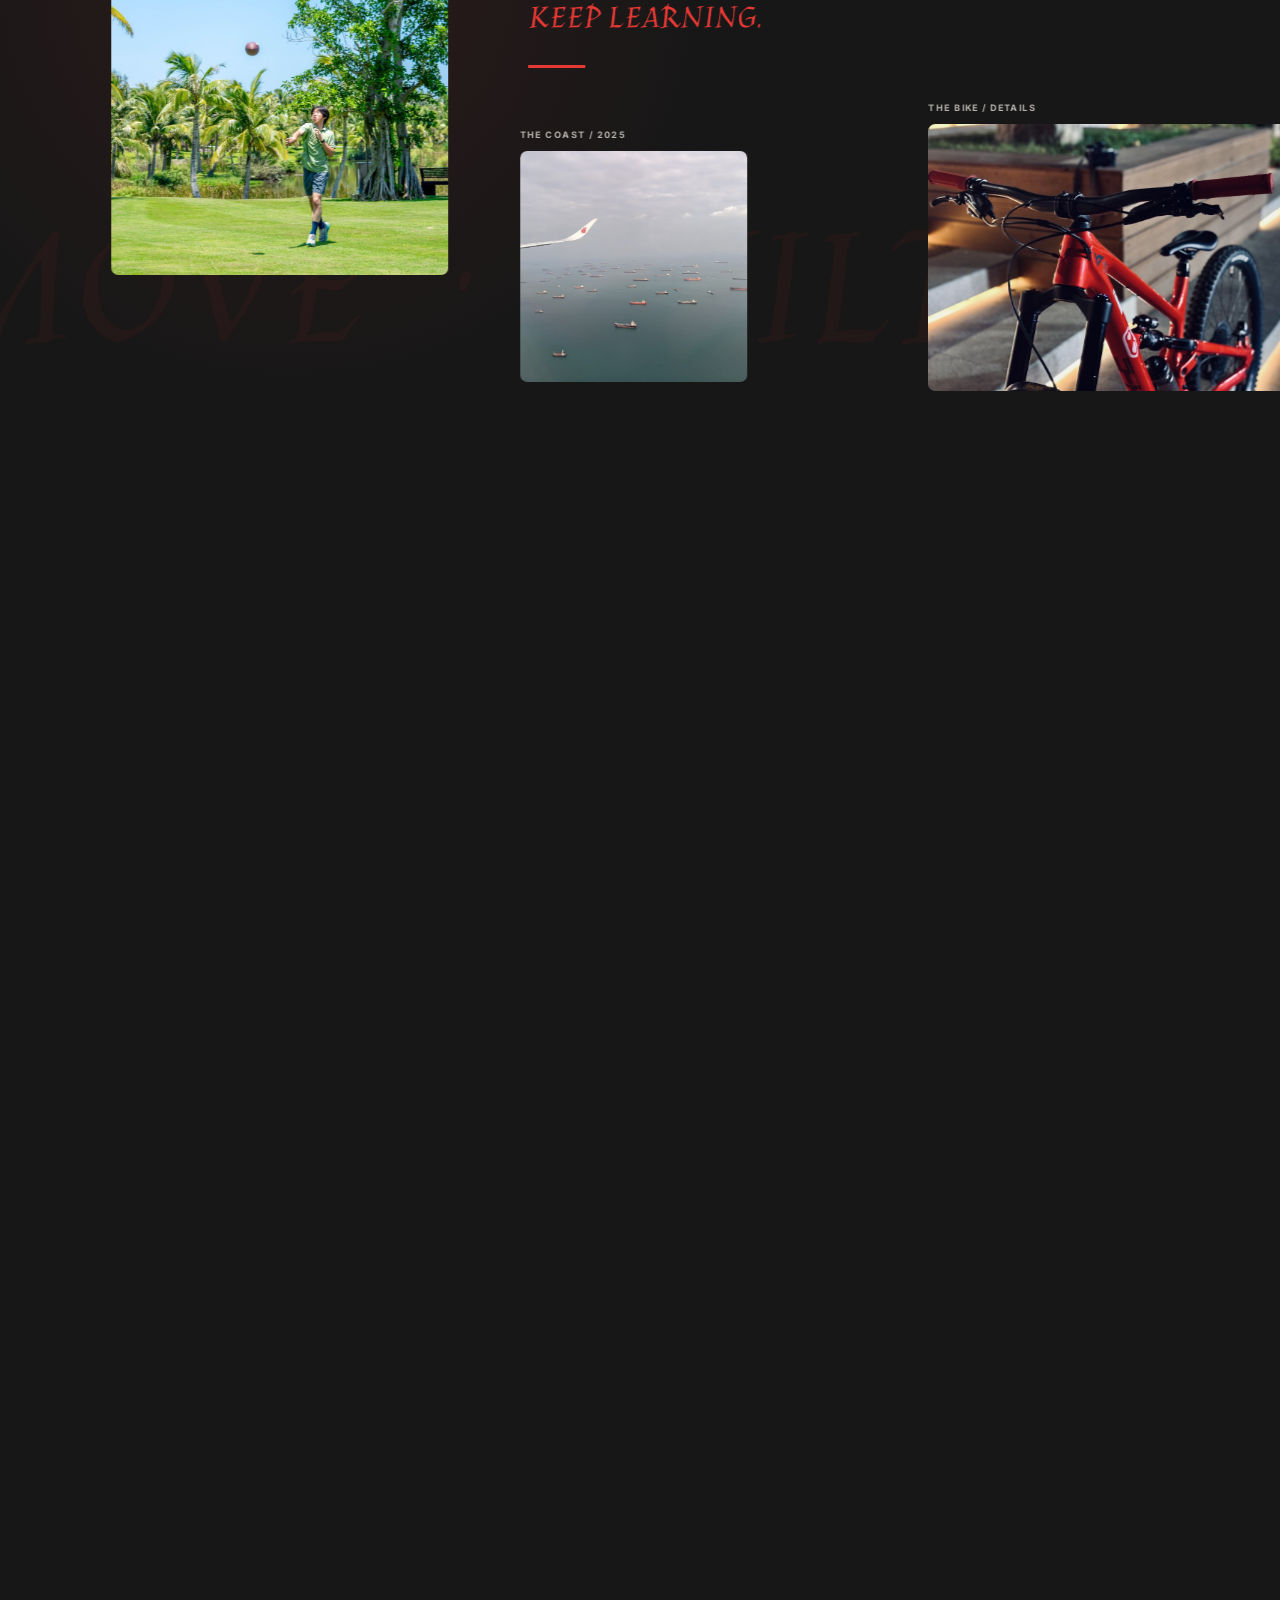
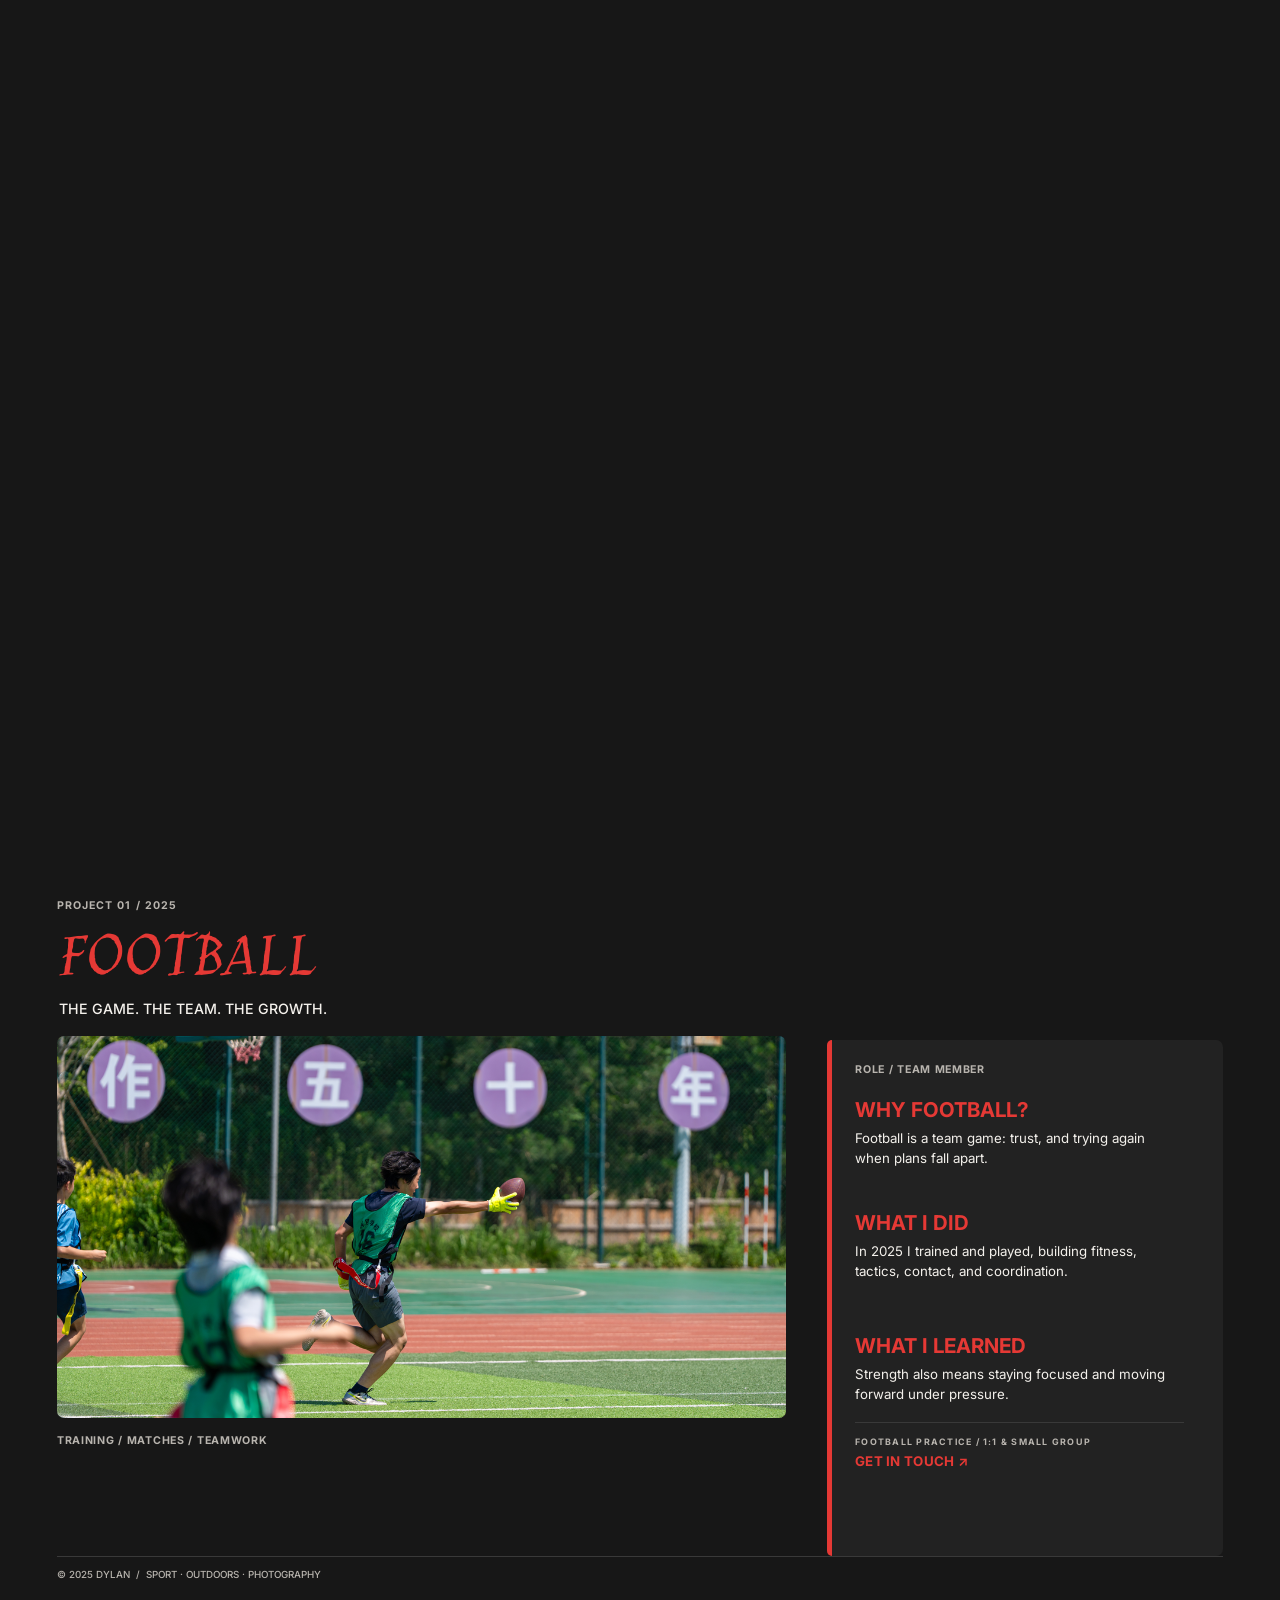
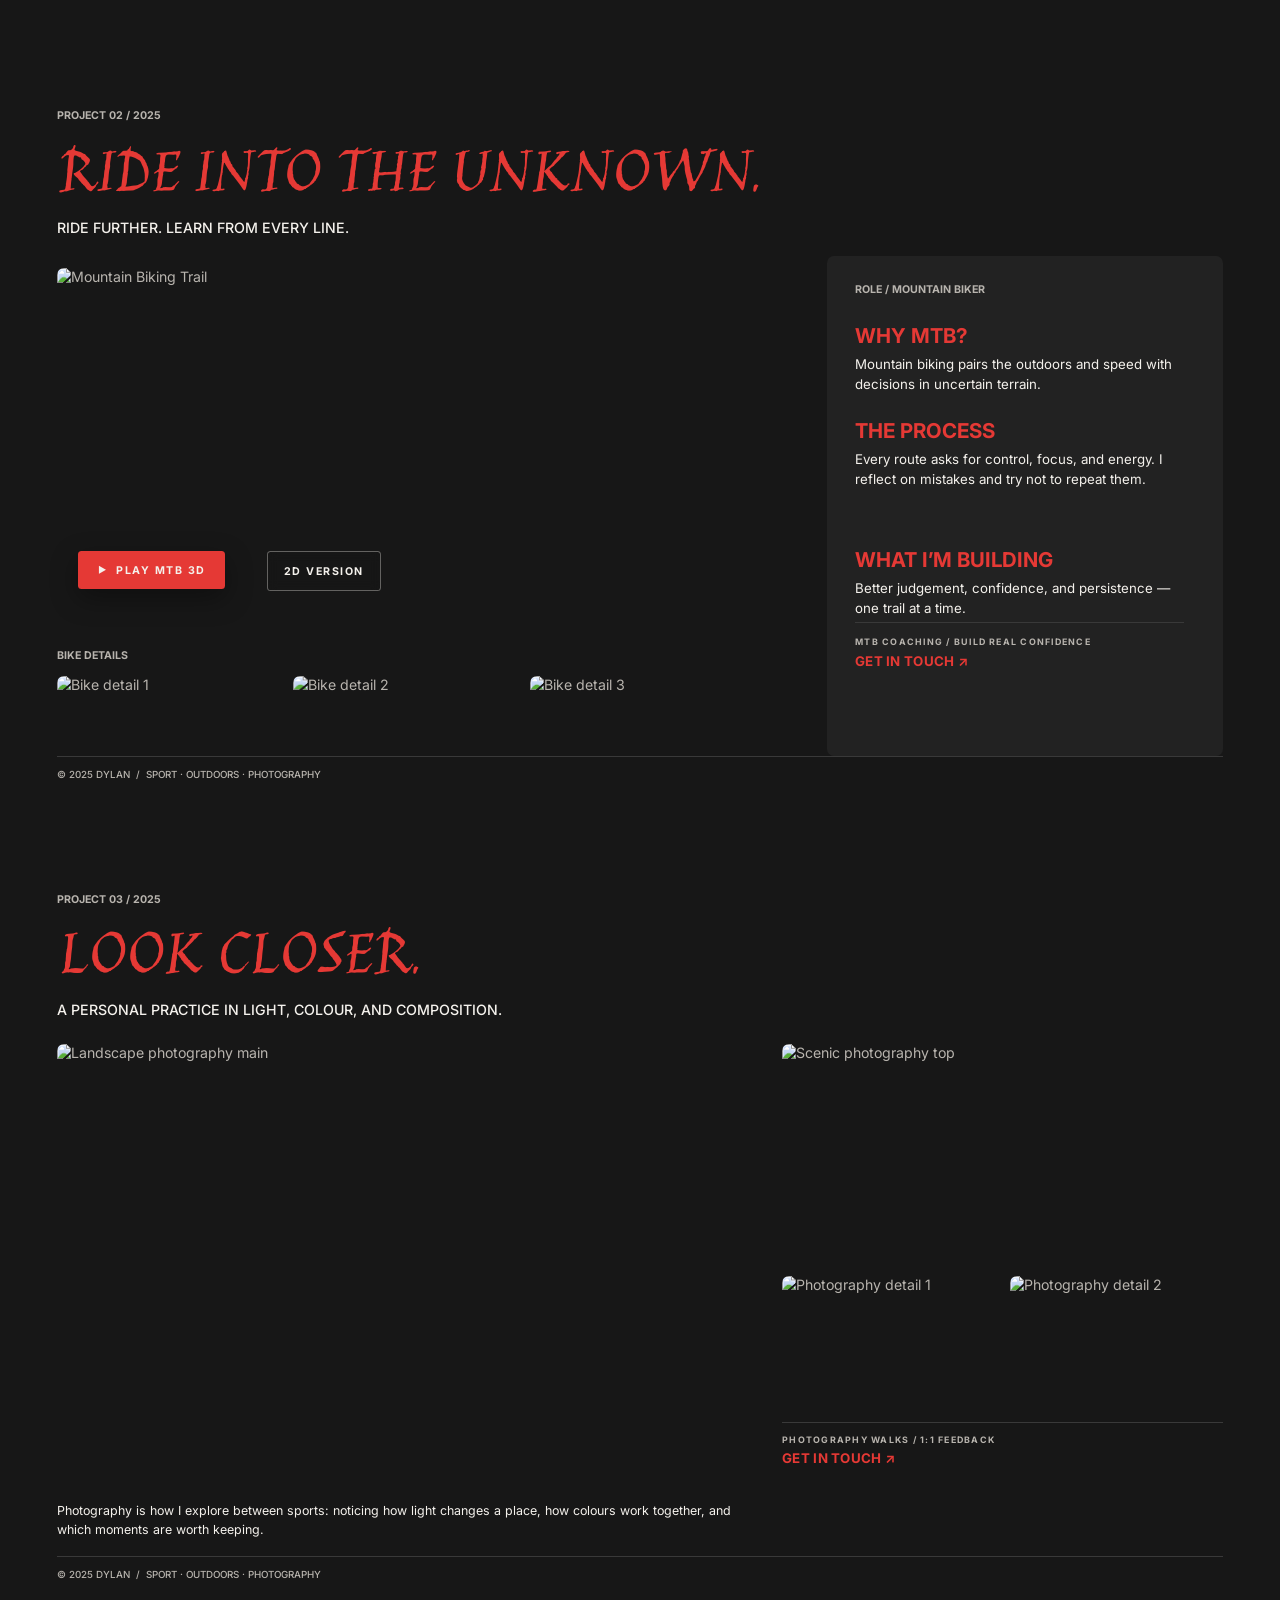
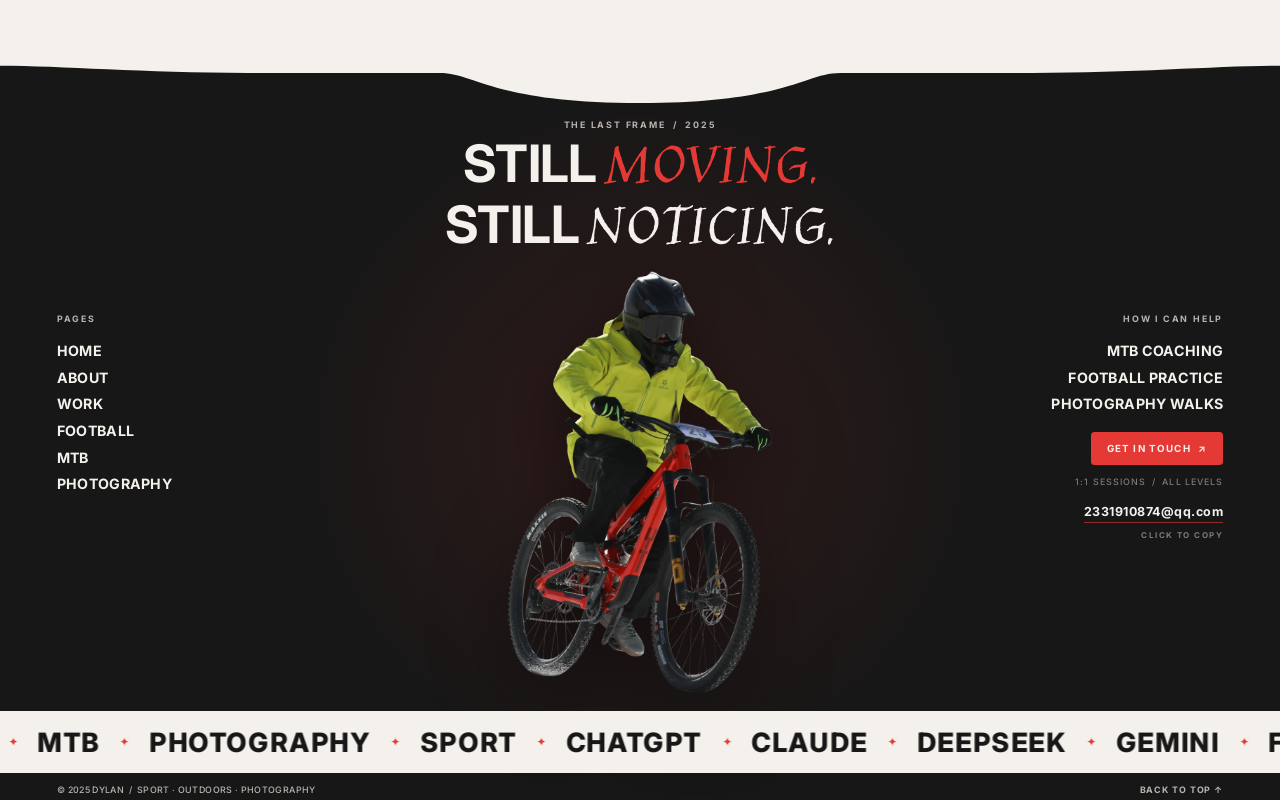
==== commit b4a2985b: "update v27" ====
--- a/index.html
+++ b/index.html
@@ -28,7 +28,7 @@
     })();
   </script>
 
-  <link rel="stylesheet" href="style.css?v=24">
+  <link rel="stylesheet" href="style.css?v=27">
 </head>
 <body>
 <header class="site-header line-red" id="siteHeader">
@@ -70,10 +70,10 @@
       </div>
       <img class="hero-rider" src="assets/hero-mtb-cutout.png" alt="Dylan riding mountain bike" />
       <div class="hero-wheel-ring hero-ring-rear" aria-hidden="true">
-        <img src="assets/wheel-ring-rear.png?v=24" alt="" />
+        <img src="assets/wheel-ring-rear.png?v=27" alt="" />
       </div>
       <div class="hero-wheel-ring hero-ring-front" aria-hidden="true">
-        <img src="assets/wheel-ring-front.png?v=24" alt="" />
+        <img src="assets/wheel-ring-front.png?v=27" alt="" />
       </div>
     </div>
 
@@ -338,6 +338,11 @@
     <h2 class="mtb-title">RIDE INTO THE UNKNOWN.</h2>
     <div class="mtb-subtitle">RIDE FURTHER. LEARN FROM EVERY LINE.</div>
 
+    <a href="mtb-game-3d.html" class="mtb-play-btn">
+      <span class="play-tri">▶</span> PLAY MTB 3D
+    </a>
+    <a href="mtb-game.html" class="mtb-play-2d">2D VERSION</a>
+
     <img 
       src="assets/mtb-hero.png" 
       alt="Mountain Biking Trail" 
@@ -459,6 +464,8 @@
       <a href="photography-help.html">PHOTOGRAPHY WALKS</a>
       <a href="coaching.html" class="end-cta">GET IN TOUCH <span class="arrow">↗</span></a>
       <div class="end-col-note">1:1 SESSIONS &nbsp;/&nbsp; ALL LEVELS</div>
+      <a href="mailto:2331910874@qq.com" class="end-email" id="endEmail" onclick="copyEmail(event)" title="Click to copy">2331910874@qq.com</a>
+      <div class="end-email-hint">CLICK TO COPY</div>
     </div>
 
     <div class="end-marquee" aria-hidden="true">
@@ -673,7 +680,38 @@
     })();
 
   </script>
-  <script src="hero-motion.js?v=24"></script>
-  <script src="marquee.js?v=24"></script>
+  <script src="hero-motion.js?v=27"></script>
+  <script src="marquee.js?v=27"></script>
+<div class="copy-toast" id="copyToast">EMAIL COPIED</div>
+
+<script>
+  function copyEmail(e) {
+    if (e) e.preventDefault();
+    var email = '2331910874@qq.com';
+    function done() {
+      var t = document.getElementById('copyToast');
+      t.classList.add('show');
+      clearTimeout(window.__copyT);
+      window.__copyT = setTimeout(function () { t.classList.remove('show'); }, 1600);
+    }
+    function fallback() {
+      var ta = document.createElement('textarea');
+      ta.value = email;
+      ta.style.position = 'fixed';
+      ta.style.opacity = '0';
+      document.body.appendChild(ta);
+      ta.select();
+      try { document.execCommand('copy'); } catch (err) {}
+      document.body.removeChild(ta);
+      done();
+    }
+    if (navigator.clipboard && navigator.clipboard.writeText) {
+      navigator.clipboard.writeText(email).then(done).catch(fallback);
+    } else {
+      fallback();
+    }
+    return false;
+  }
+</script>
 </body>
 </html>
--- a/style.css
+++ b/style.css
@@ -914,6 +914,62 @@
   z-index: 2;
 }
 
+.page-mtb .mtb-play-btn {
+  position: absolute;
+  left: 88px;
+  top: 620px;
+  z-index: 4;
+  display: inline-flex;
+  align-items: center;
+  gap: 10px;
+  padding: 14px 22px;
+  background: #E53935;
+  color: #F4F1EC;
+  font-size: 12px;
+  font-weight: 700;
+  letter-spacing: 0.14em;
+  text-decoration: none;
+  border-radius: 4px;
+  box-shadow: 0 10px 30px rgba(0, 0, 0, 0.35);
+  transition: background 0.2s ease, color 0.2s ease, transform 0.2s ease;
+}
+
+.page-mtb .mtb-play-2d {
+  position: absolute;
+  left: 300px;
+  top: 620px;
+  z-index: 4;
+  display: inline-flex;
+  align-items: center;
+  padding: 14px 18px;
+  border: 1px solid rgba(244, 241, 236, 0.35);
+  background: rgba(23, 23, 23, 0.55);
+  backdrop-filter: blur(6px);
+  color: #F4F1EC;
+  font-size: 12px;
+  font-weight: 700;
+  letter-spacing: 0.14em;
+  text-decoration: none;
+  border-radius: 4px;
+  transition: border-color 0.2s ease, color 0.2s ease;
+}
+
+.page-mtb .mtb-play-2d:hover {
+  border-color: #E53935;
+  color: #E53935;
+}
+
+.page-mtb .mtb-play-btn:hover {
+  background: #F4F1EC;
+  color: #E53935;
+  transform: translateY(-2px);
+}
+
+.page-mtb .mtb-play-btn .play-tri {
+  font-size: 10px;
+  line-height: 1;
+}
+
 .page-mtb .mtb-hero-img {
   position: absolute;
   left: 64px;
@@ -1817,6 +1873,57 @@
   font-size: 10px;
   font-weight: 500;
   letter-spacing: 0.12em;
+}
+
+.end-col a.end-email {
+  display: inline-block;
+  margin-top: 20px;
+  color: #F4F1EC;
+  font-size: 14px;
+  font-weight: 700;
+  letter-spacing: 0.04em;
+  line-height: 1.2;
+  text-decoration: none;
+  border-bottom: 1px solid rgba(229, 57, 53, 0.6);
+  padding-bottom: 3px;
+  cursor: pointer;
+  transition: color 0.2s ease, border-color 0.2s ease;
+}
+
+.end-col a.end-email:hover {
+  color: #E53935;
+  border-color: #E53935;
+}
+
+.end-email-hint {
+  margin-top: 8px;
+  color: #7E7A74;
+  font-size: 9px;
+  font-weight: 700;
+  letter-spacing: 0.18em;
+}
+
+.copy-toast {
+  position: fixed;
+  right: 24px;
+  bottom: 24px;
+  z-index: 2000;
+  padding: 12px 18px;
+  background: #E53935;
+  color: #F4F1EC;
+  font-size: 11px;
+  font-weight: 700;
+  letter-spacing: 0.16em;
+  border-radius: 3px;
+  opacity: 0;
+  transform: translateY(8px);
+  pointer-events: none;
+  transition: opacity 0.2s ease, transform 0.2s ease;
+}
+
+.copy-toast.show {
+  opacity: 1;
+  transform: translateY(0);
 }
 
 /* Scrolling text ribbon */
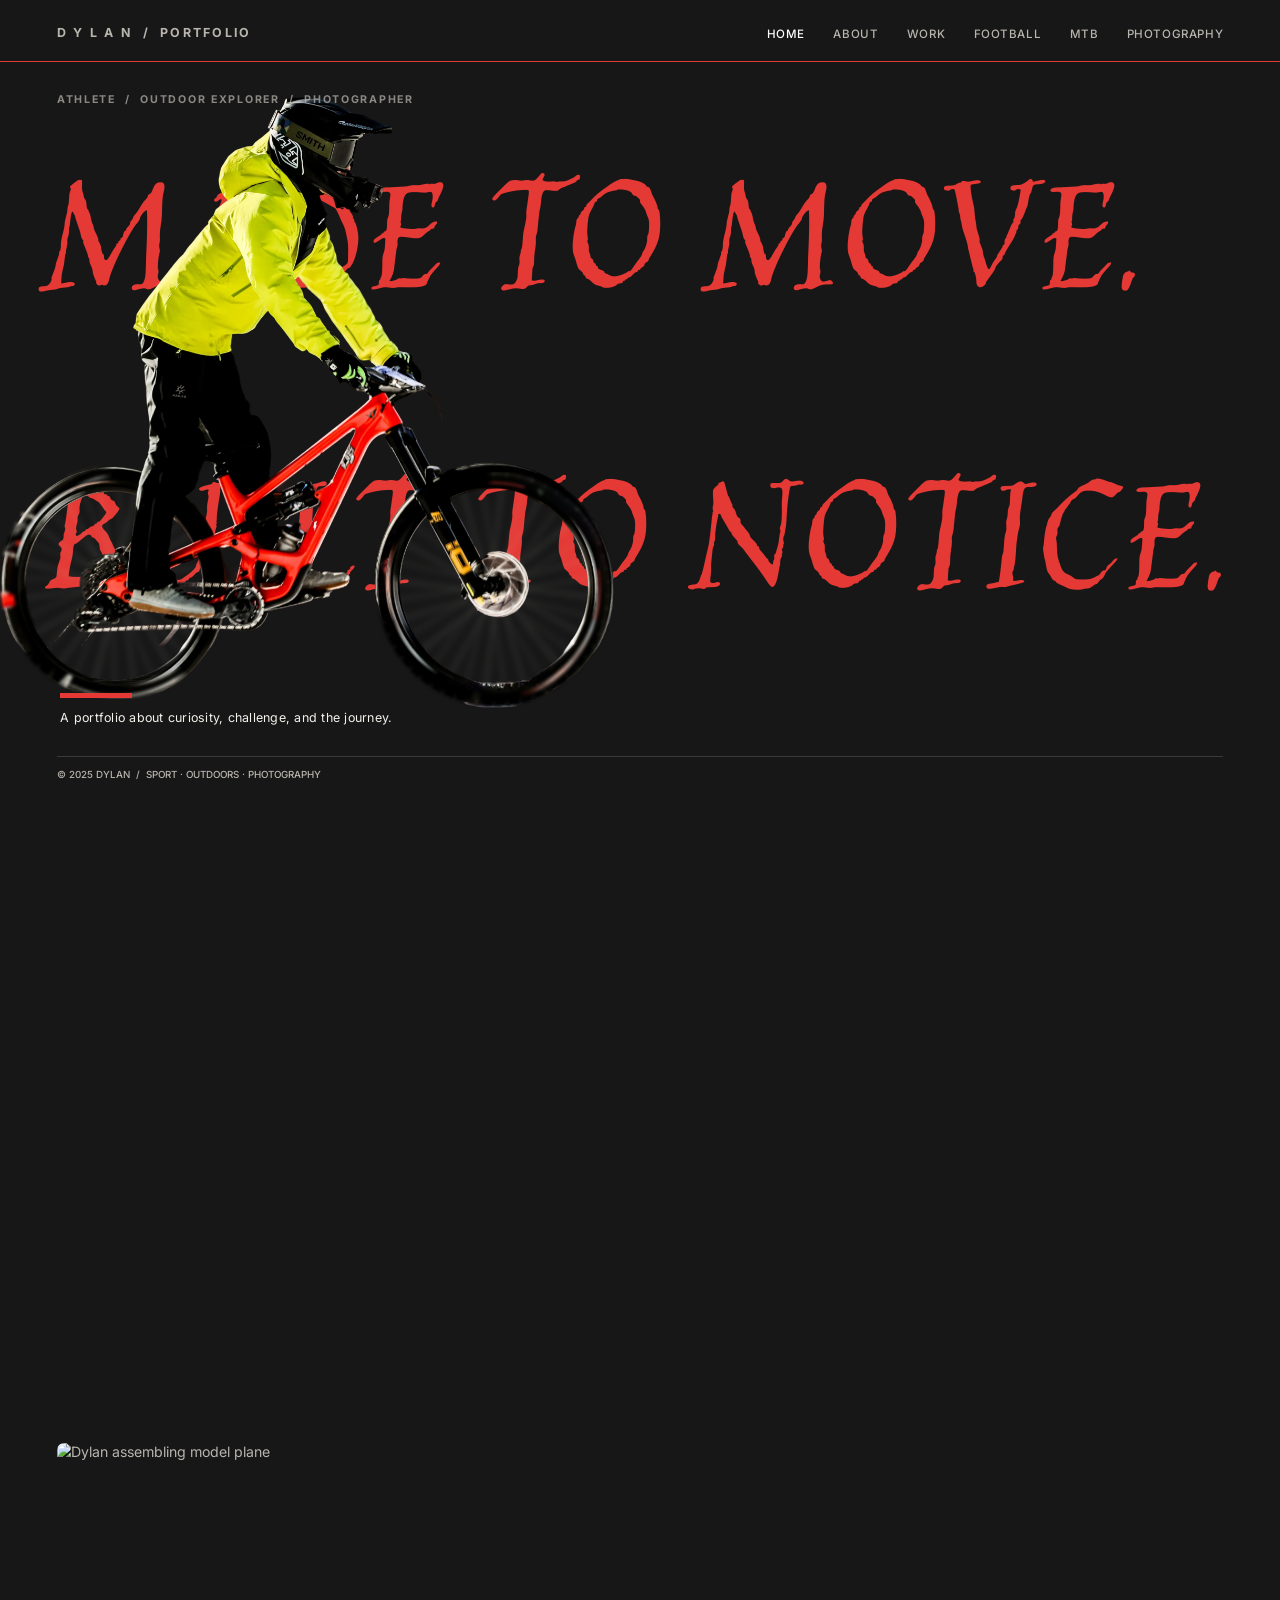
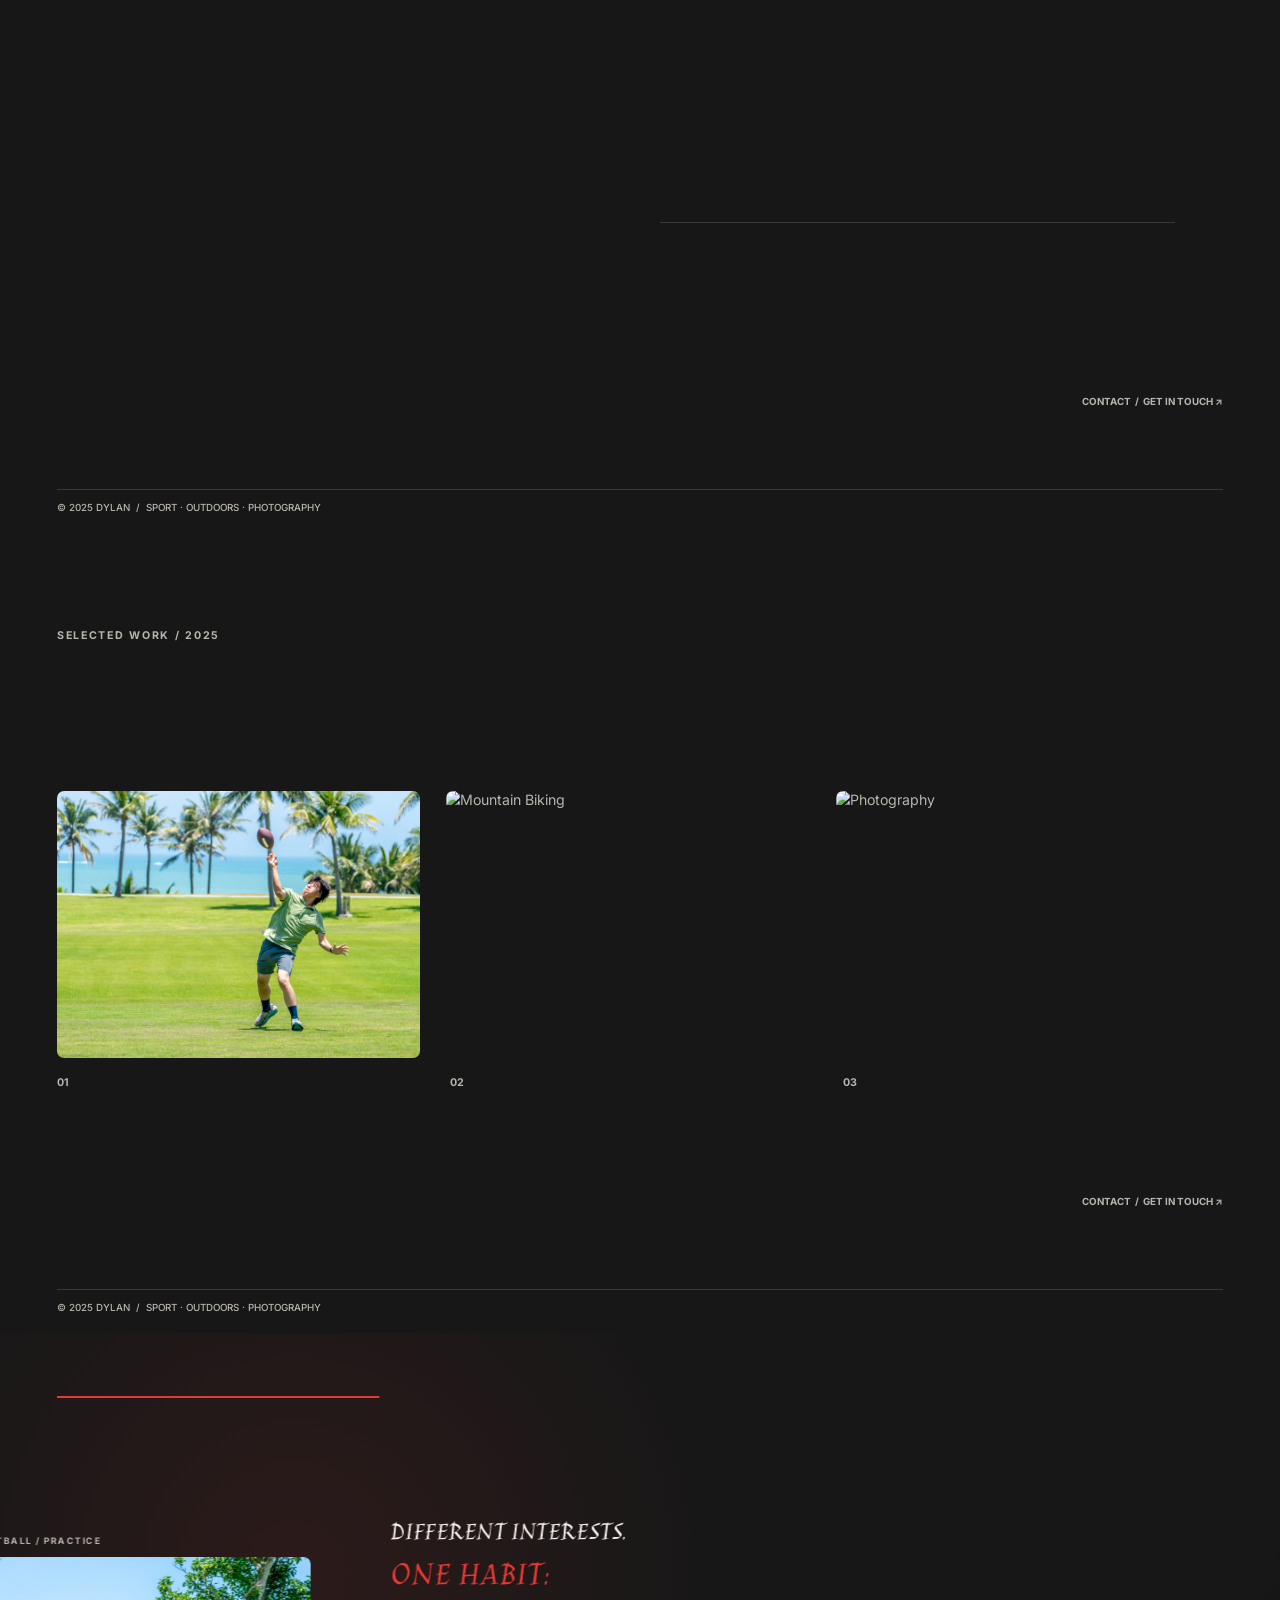
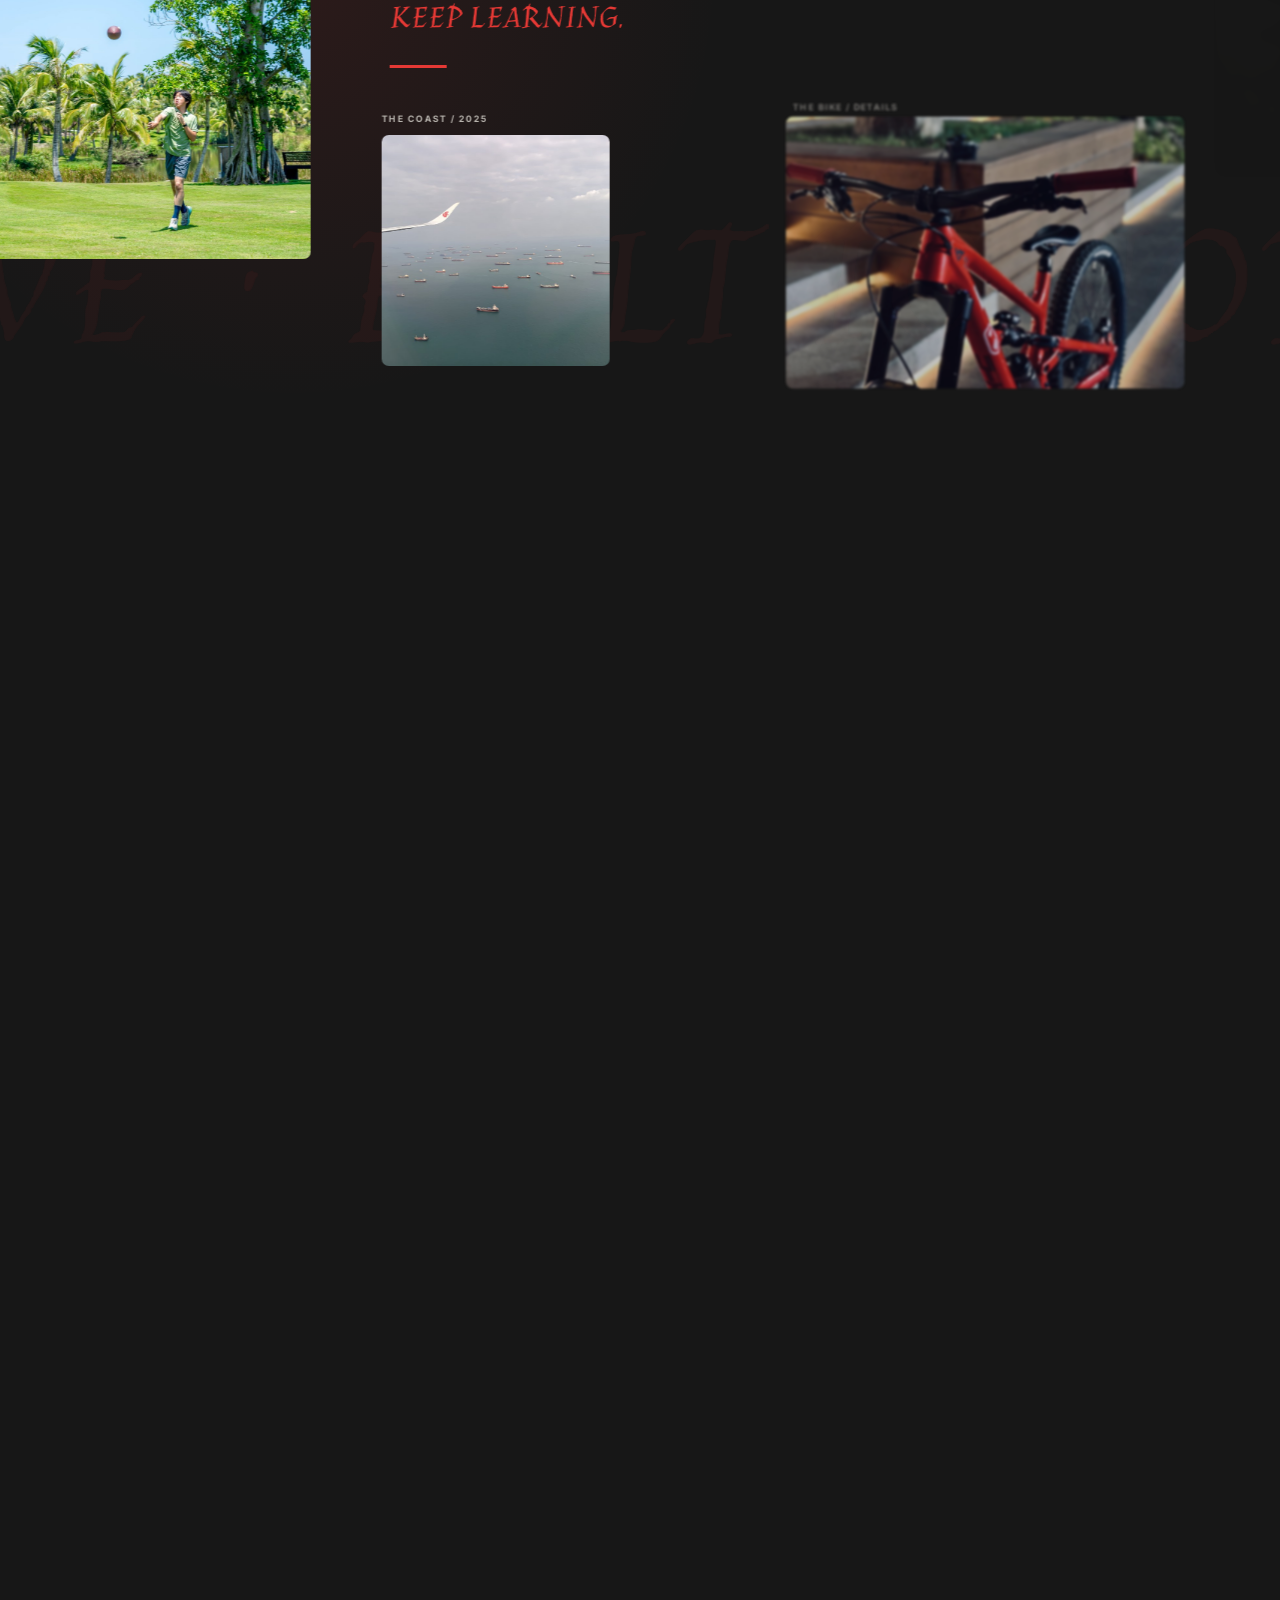
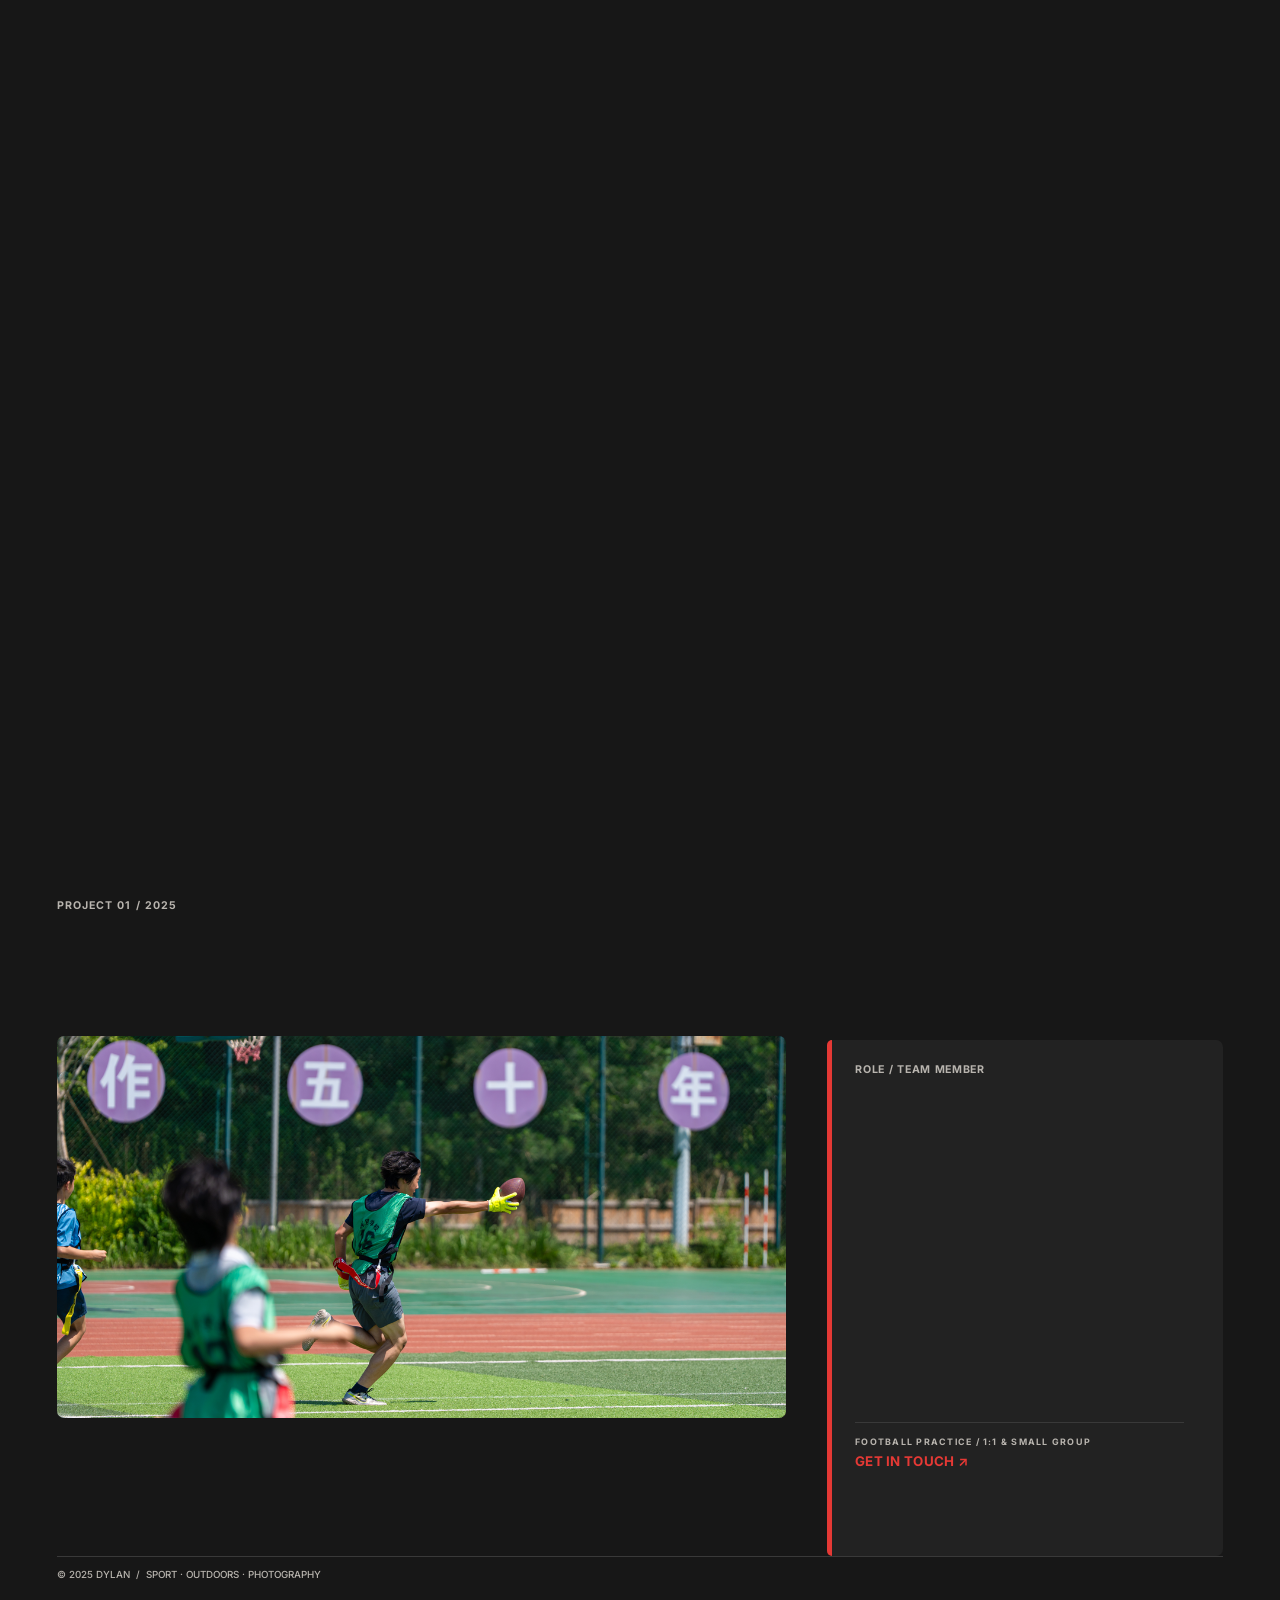
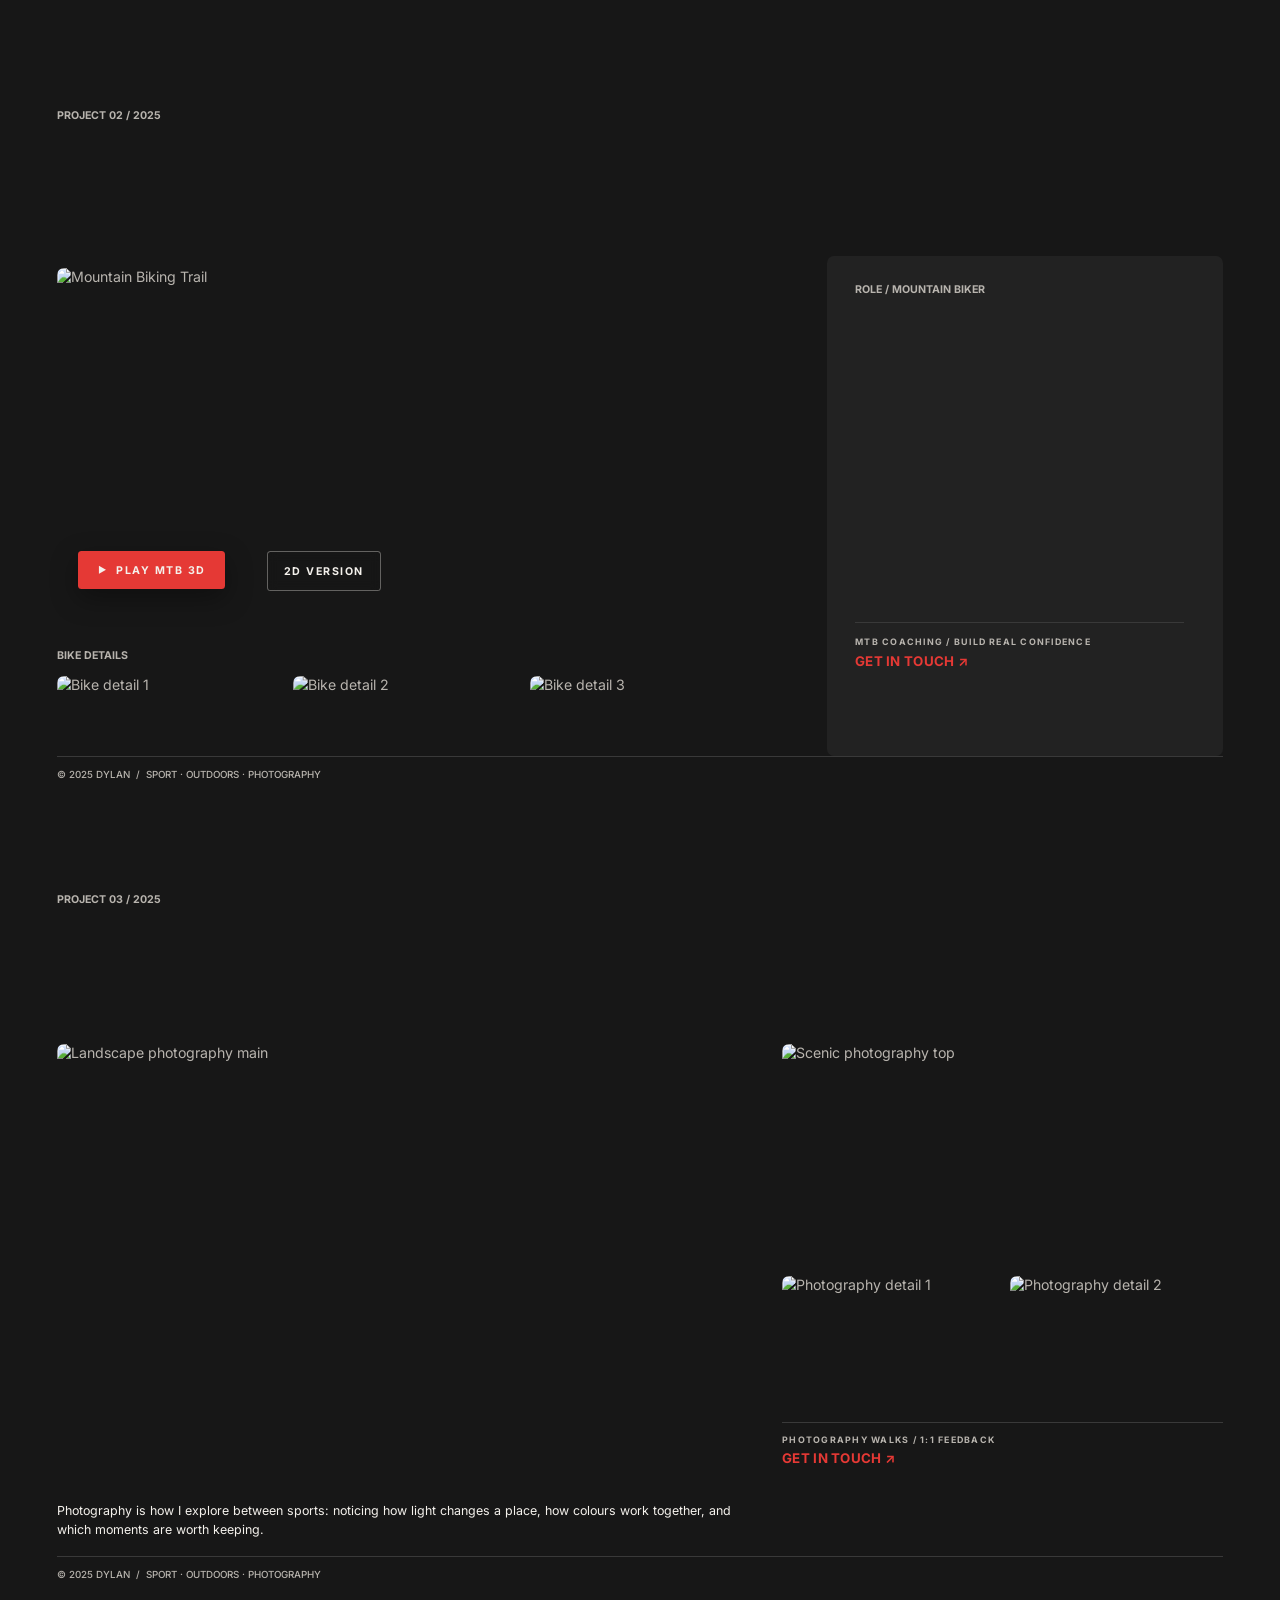
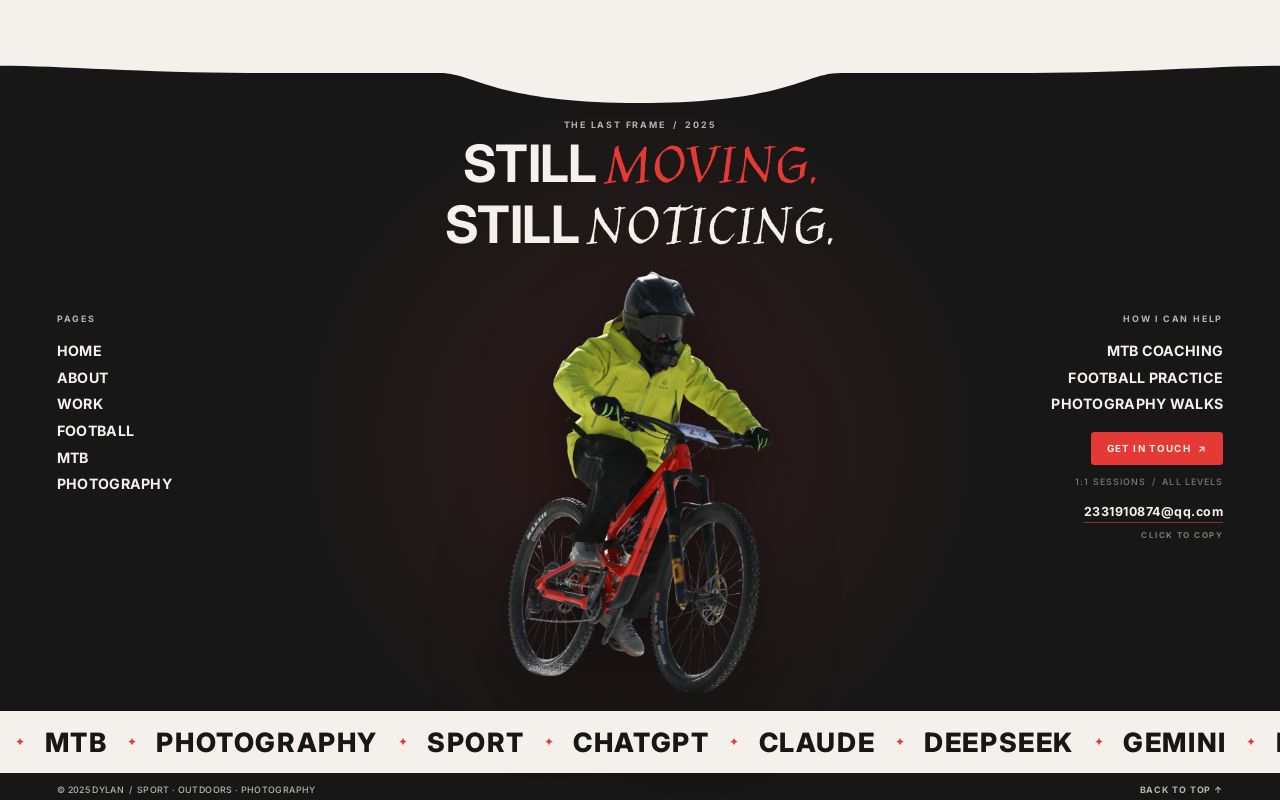
==== commit f7f8cc09: "v30 v30" ====
--- a/index.html
+++ b/index.html
@@ -28,9 +28,44 @@
     })();
   </script>
 
-  <link rel="stylesheet" href="style.css?v=27">
+  <link rel="stylesheet" href="style.css?v=34">
+  <link rel="stylesheet" href="loader.css?v=1">
+  <script>
+    /* hide the big titles from the very first paint so motion.js can
+       animate them in without a flash of the finished state */
+    document.documentElement.classList.add('mo');
+    setTimeout(function () {
+      if (!document.documentElement.classList.contains('mo-ready') &&
+          !document.documentElement.classList.contains('mo-pause')) {
+        document.documentElement.classList.remove('mo');
+      }
+    }, 3000);
+  </script>
+
 </head>
 <body>
+<script>
+  (function () {
+    try {
+      document.documentElement.classList.add('mo-pause');
+        var d = document.createElement('div');
+        d.id = 'mtbLoader';
+        d.className = 'wl';
+        d.innerHTML =
+          '<div class="wl-wheel">' +
+            '<div class="wl-tire"></div>' +
+            '<div class="wl-rotor">' +
+              '<img src="assets/wheel-spokes.png" alt="">' +
+              '<img src="assets/wheel-ring-front.png" alt="">' +
+            '</div>' +
+            '<div class="wl-hub"></div>' +
+          '</div>' +
+          '<div class="wl-copy">LOADING RIDE&nbsp;&hellip;</div>' +
+          '<div class="wl-bar"><span class="wl-bar-fill"></span></div>';
+        document.body.appendChild(d);
+    } catch (e) {}
+  })();
+</script>
 <header class="site-header line-red" id="siteHeader">
   <div class="site-header-inner">
     <a href="#home" class="site-brand" onclick="switchPage('home', event)">D Y L A N &nbsp;/&nbsp; PORTFOLIO</a>
@@ -680,8 +715,10 @@
     })();
 
   </script>
-  <script src="hero-motion.js?v=27"></script>
+  <script src="hero-motion.js?v=47"></script>
   <script src="marquee.js?v=27"></script>
+  <script src="moments-motion.js?v=4"></script>
+  <script src="motion.js?v=4"></script>
 <div class="copy-toast" id="copyToast">EMAIL COPIED</div>
 
 <script>
@@ -713,5 +750,6 @@
     return false;
   }
 </script>
+  <script src="loader.js?v=2"></script>
 </body>
 </html>
--- a/style.css
+++ b/style.css
@@ -1684,6 +1684,31 @@
   background-color: #E53935;
   transform: scaleX(0);
   transform-origin: left center;
+}
+
+/* Scroll reveal for the KEEP LOOKING gallery (moments-motion.js).
+   --rv (0..1) is set by the script from each frame's position, so the
+   photos fade / lift / settle one after another as the collage passes. */
+.moments-motion .moments-item {
+  --rv: 0;
+  --py: 0;
+  opacity: var(--rv);
+  transform:
+    translate3d(0, calc((1 - var(--rv)) * 56px + var(--py) * 1px), 0)
+    scale(calc(0.93 + var(--rv) * 0.07));
+  filter: blur(calc((1 - var(--rv)) * 6px));
+  will-change: transform, opacity, filter;
+  backface-visibility: hidden;
+}
+
+.moments-motion .moments-item img {
+  transform: scale(calc(1.16 - var(--rv) * 0.16));
+  transition: transform 0.05s linear;
+}
+
+.moments-motion .moments-item figcaption {
+  opacity: var(--rv);
+  transform: translateY(calc((1 - var(--rv)) * 12px));
 }
 
 /* ===================================================
@@ -2367,3 +2392,139 @@
 .moments-pin > .top-divider {
   display: none;
 }
+
+/* ===================================================
+   SITE MOTION (motion.js)
+   Keyframe based on purpose: transitions can be swallowed when
+   the hidden and visible class land in the same frame, keyframes
+   always play. Titles get a bold lift, copy a quiet fade.
+=================================================== */
+html.mo .hero-title,
+html.mo .about-title,
+html.mo .work-title,
+html.mo .moments-title,
+html.mo .moments-end-title,
+html.mo .football-title,
+html.mo .mtb-title,
+html.mo .photo-title,
+html.mo .end-title,
+html.mo .coach-title,
+html.mo .help-title {
+  opacity: 0;
+}
+
+html.mo-ready .hero-title,
+html.mo-ready .about-title,
+html.mo-ready .work-title,
+html.mo-ready .moments-title,
+html.mo-ready .moments-end-title,
+html.mo-ready .football-title,
+html.mo-ready .mtb-title,
+html.mo-ready .photo-title,
+html.mo-ready .end-title,
+html.mo-ready .coach-title,
+html.mo-ready .help-title {
+  opacity: 1;
+}
+
+html.mo .mo-t {
+  opacity: 0;
+}
+
+html.mo .mo-t.is-in {
+  animation: mo-title-in 0.95s cubic-bezier(0.16, 0.84, 0.3, 1) both;
+  animation-delay: calc(var(--mo-delay, 0) * 1ms);
+}
+
+@keyframes mo-title-in {
+  from {
+    opacity: 0;
+    transform: translateY(48px) scale(0.982);
+    filter: blur(12px);
+  }
+  60% {
+    opacity: 1;
+    filter: blur(1px);
+  }
+  to {
+    opacity: 1;
+    transform: none;
+    filter: blur(0);
+  }
+}
+
+html.mo .mo-s {
+  opacity: 0;
+}
+
+html.mo .mo-s.is-in {
+  animation: mo-copy-in 0.72s cubic-bezier(0.16, 0.84, 0.3, 1) both;
+  animation-delay: calc(var(--mo-delay, 0) * 1ms);
+}
+
+@keyframes mo-copy-in {
+  from {
+    opacity: 0;
+    transform: translateY(15px);
+    filter: blur(2.5px);
+  }
+  to {
+    opacity: 1;
+    transform: none;
+    filter: blur(0);
+  }
+}
+
+
+/* ===================================================
+   MTB VIDEO (coaching.html) — bilibili embed
+=================================================== */
+.coach-video {
+  width: 1440px;
+  margin: 0 auto;
+  background-color: #171717;
+  padding: 96px 76px 120px;
+  box-sizing: border-box;
+}
+
+.coach-video-title {
+  color: #F4F1EC;
+  font-size: 28px;
+  font-weight: 700;
+  letter-spacing: 0.02em;
+  text-align: center;
+  margin: 0 0 16px;
+}
+
+.coach-video-rule {
+  width: 72px;
+  height: 4px;
+  background-color: #E53935;
+  margin: 0 auto 42px;
+}
+
+.coach-video-frame {
+  width: 100%;
+  aspect-ratio: 16 / 9;
+  border-radius: 14px;
+  overflow: hidden;
+  background: #000;
+  box-shadow:
+    0 0 0 1px rgba(255, 255, 255, 0.12),
+    0 26px 70px rgba(0, 0, 0, 0.55);
+}
+
+.coach-video-frame iframe {
+  display: block;
+  width: 100%;
+  height: 100%;
+  border: 0;
+}
+
+.coach-video-frame video {
+  display: block;
+  width: 100%;
+  height: 100%;
+  object-fit: cover;
+  background: #000;
+}
--- a/loader.css
+++ b/loader.css
@@ -0,0 +1,119 @@
+/* ============================================================
+   MTB wheel loading screen (loader.js)
+   A spinning mountain-bike wheel covers the first paint; once
+   loading finishes the wheel blows up past the screen edge and
+   the overlay fades out to reveal the site.
+   ============================================================ */
+
+.wl {
+  position: fixed;
+  inset: 0;
+  z-index: 99999;
+  background: #0d0d0f;
+  display: flex;
+  flex-direction: column;
+  align-items: center;
+  justify-content: center;
+  gap: 36px;
+  font-family: "Helvetica Neue", Arial, "PingFang SC", sans-serif;
+  transition: opacity 0.42s ease 0.34s;
+  -webkit-user-select: none;
+  user-select: none;
+}
+
+.wl.is-done {
+  opacity: 0;
+  pointer-events: none;
+}
+
+.wl-wheel {
+  position: relative;
+  width: 230px;
+  height: 230px;
+}
+
+/* static rubber tyre */
+.wl-tire {
+  position: absolute;
+  inset: 0;
+  border-radius: 50%;
+  background: radial-gradient(circle at 50% 50%, #18181b 0 58%, #050506 60% 100%);
+  box-shadow:
+    0 0 0 1px rgba(255, 255, 255, 0.06),
+    0 0 60px rgba(0, 0, 0, 0.6);
+}
+
+/* spinning spokes + rim */
+.wl-rotor {
+  position: absolute;
+  inset: 26px;
+  animation: wl-spin 0.5s linear infinite;
+  will-change: transform;
+}
+
+.wl-rotor img {
+  position: absolute;
+  inset: 0;
+  width: 100%;
+  height: 100%;
+  object-fit: contain;
+  pointer-events: none;
+}
+
+/* hub cap */
+.wl-hub {
+  position: absolute;
+  left: 50%;
+  top: 50%;
+  width: 34px;
+  height: 34px;
+  margin: -17px 0 0 -17px;
+  border-radius: 50%;
+  background: radial-gradient(circle at 40% 36%, #4a4a50, #16161a 70%);
+  box-shadow: 0 0 0 1px rgba(255, 255, 255, 0.08);
+}
+
+@keyframes wl-spin {
+  to { transform: rotate(360deg); }
+}
+
+/* exit: wheel scales up far past the viewport */
+.wl.is-done .wl-wheel {
+  animation: wl-zoom 0.72s cubic-bezier(0.6, 0.05, 0.3, 1) forwards;
+}
+
+@keyframes wl-zoom {
+  to {
+    transform: scale(26);
+    opacity: 0;
+  }
+}
+
+.wl-copy {
+  color: rgba(255, 255, 255, 0.55);
+  font-size: 10px;
+  font-weight: 700;
+  letter-spacing: 0.28em;
+  text-transform: uppercase;
+}
+
+.wl-bar {
+  width: 220px;
+  height: 2px;
+  background: rgba(255, 255, 255, 0.14);
+  border-radius: 2px;
+  overflow: hidden;
+}
+
+.wl-bar-fill {
+  display: block;
+  width: 100%;
+  height: 100%;
+  background: #e53935;
+  transform: scaleX(0);
+  transform-origin: left center;
+}
+
+@media (prefers-reduced-motion: reduce) {
+  .wl-rotor { animation-duration: 1.6s; }
+}
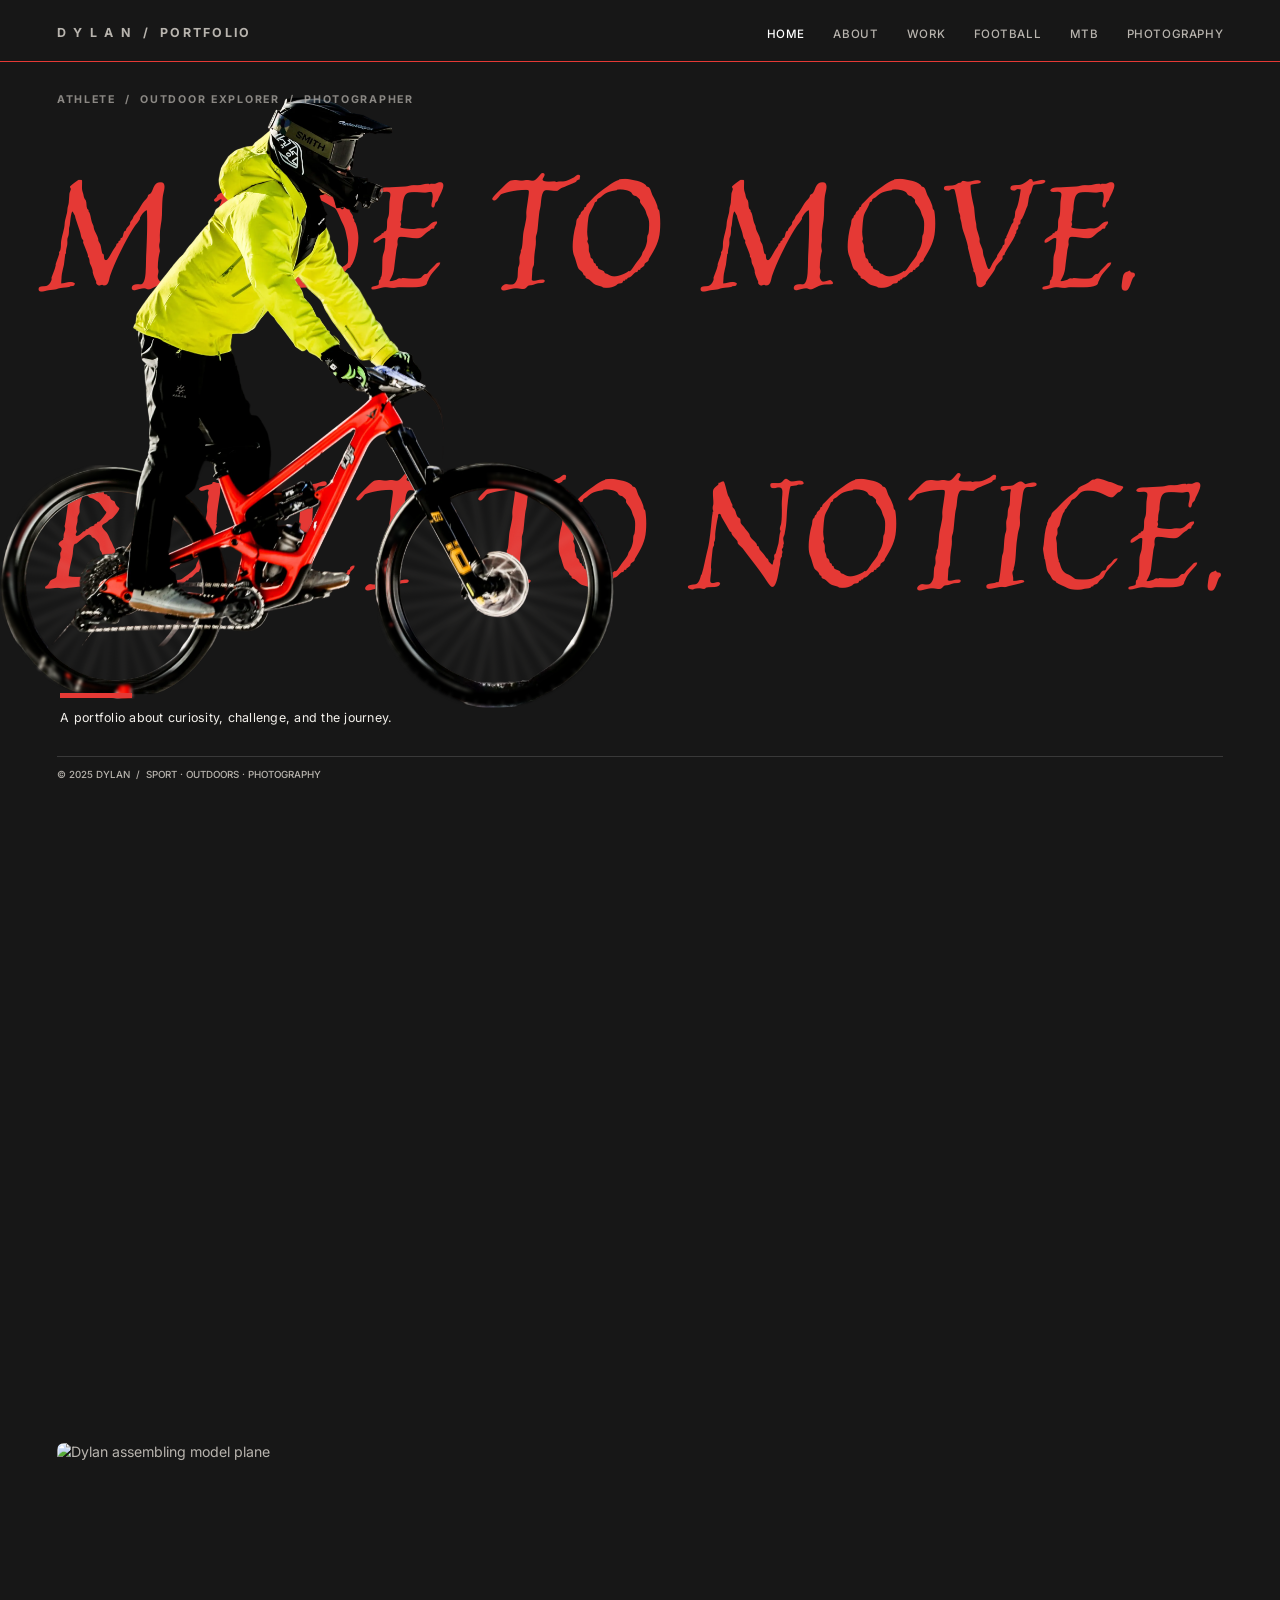
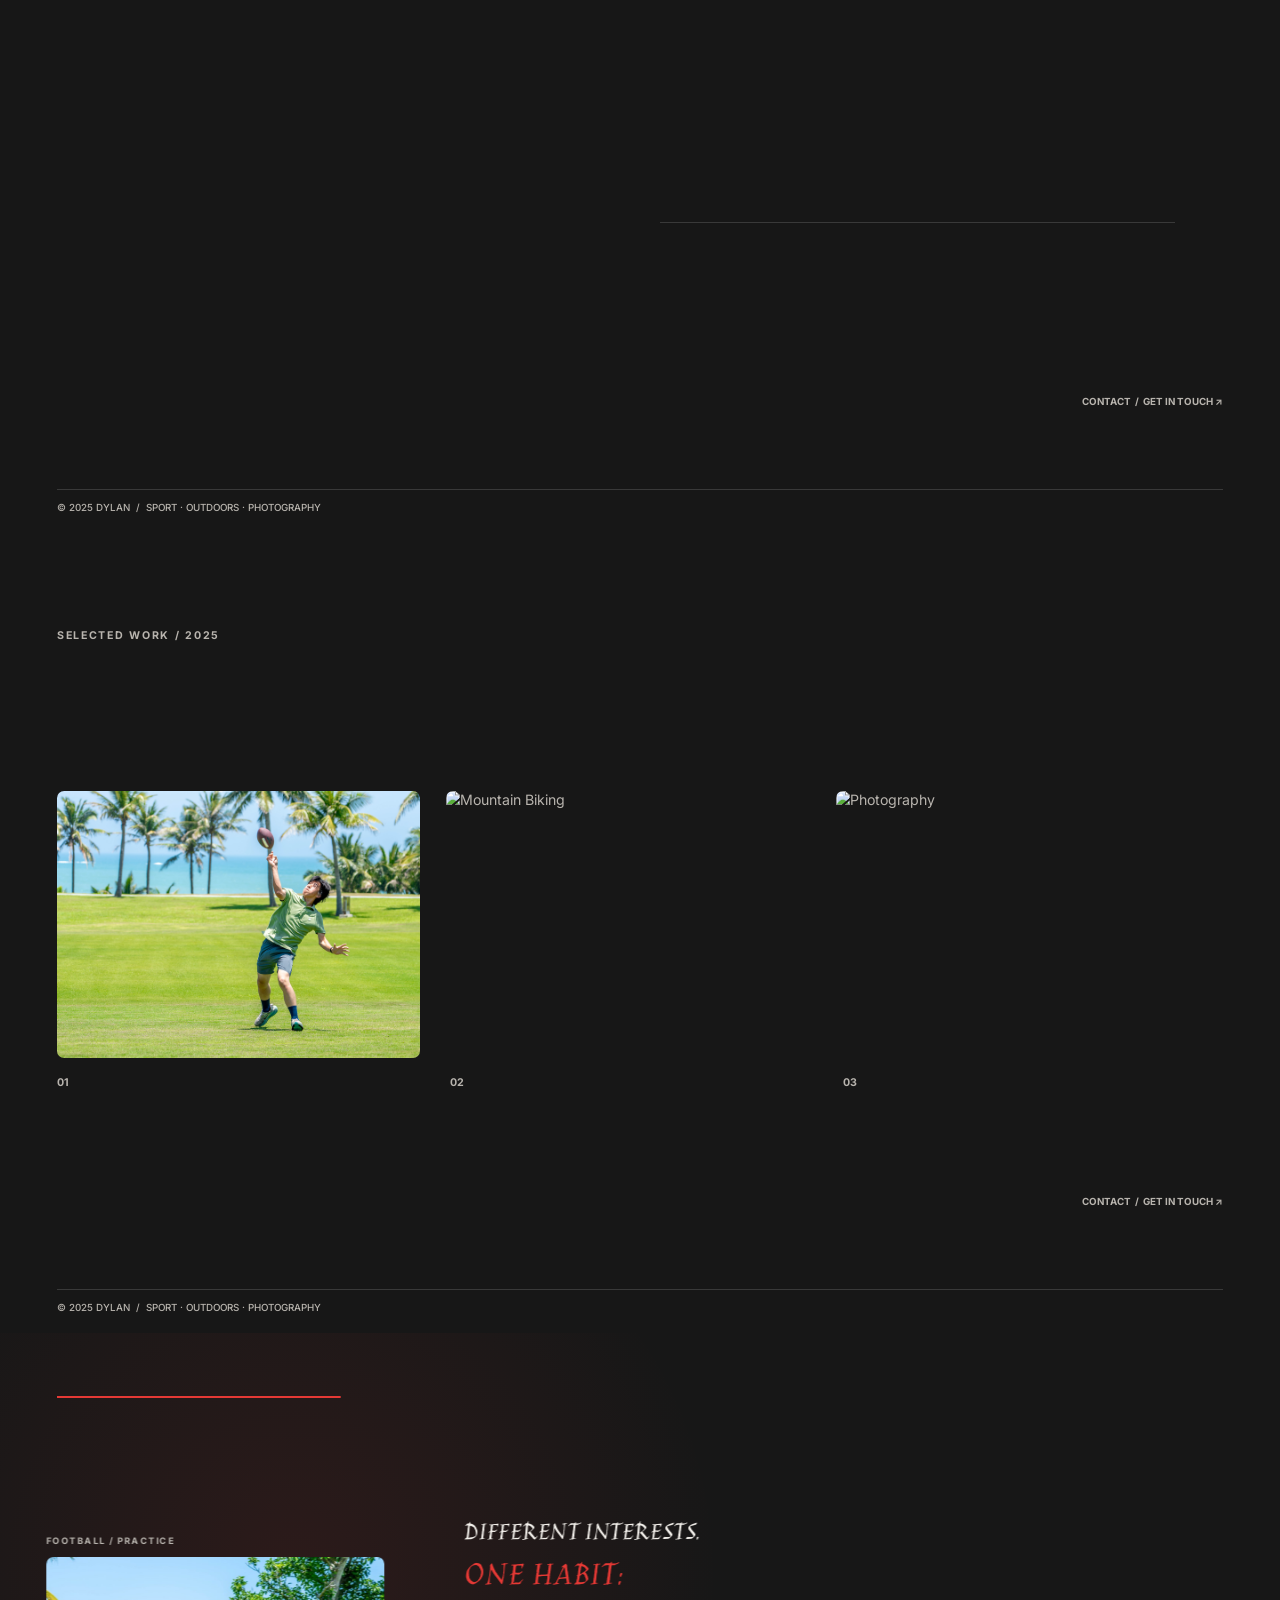
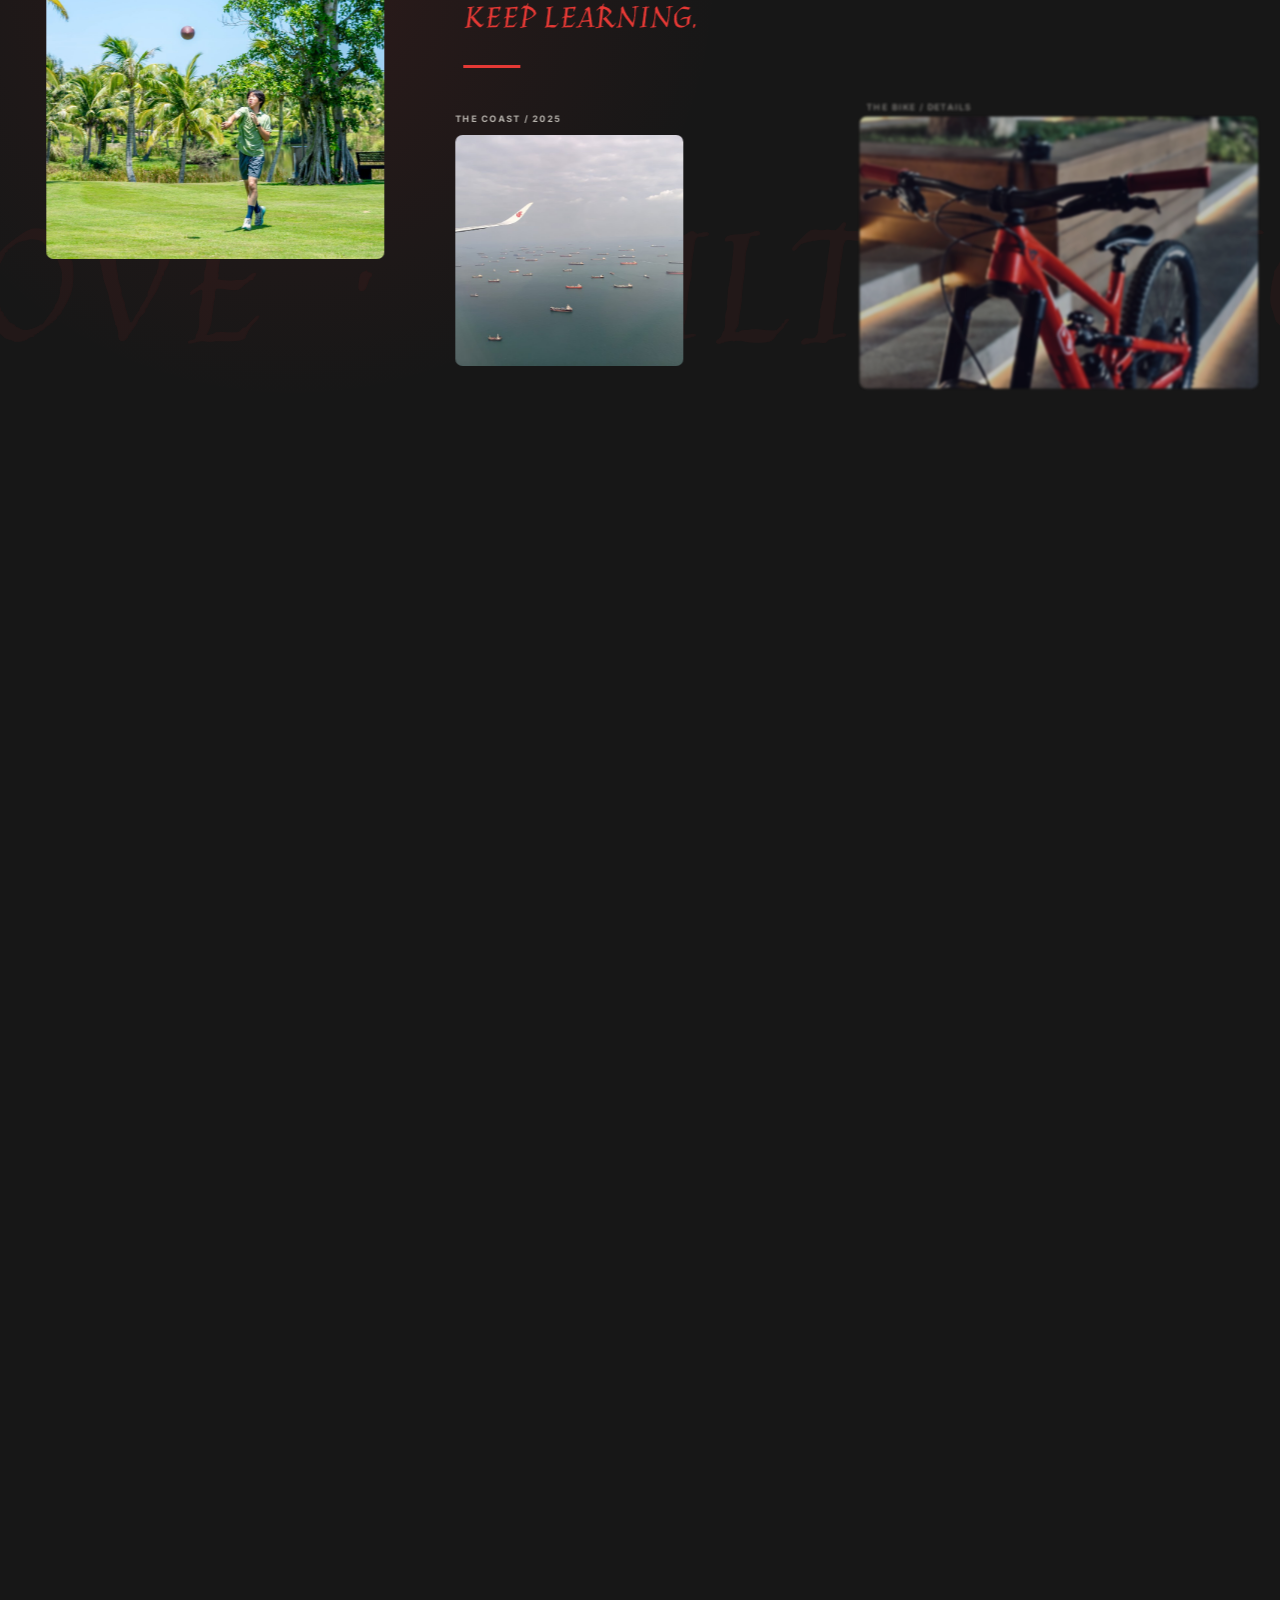
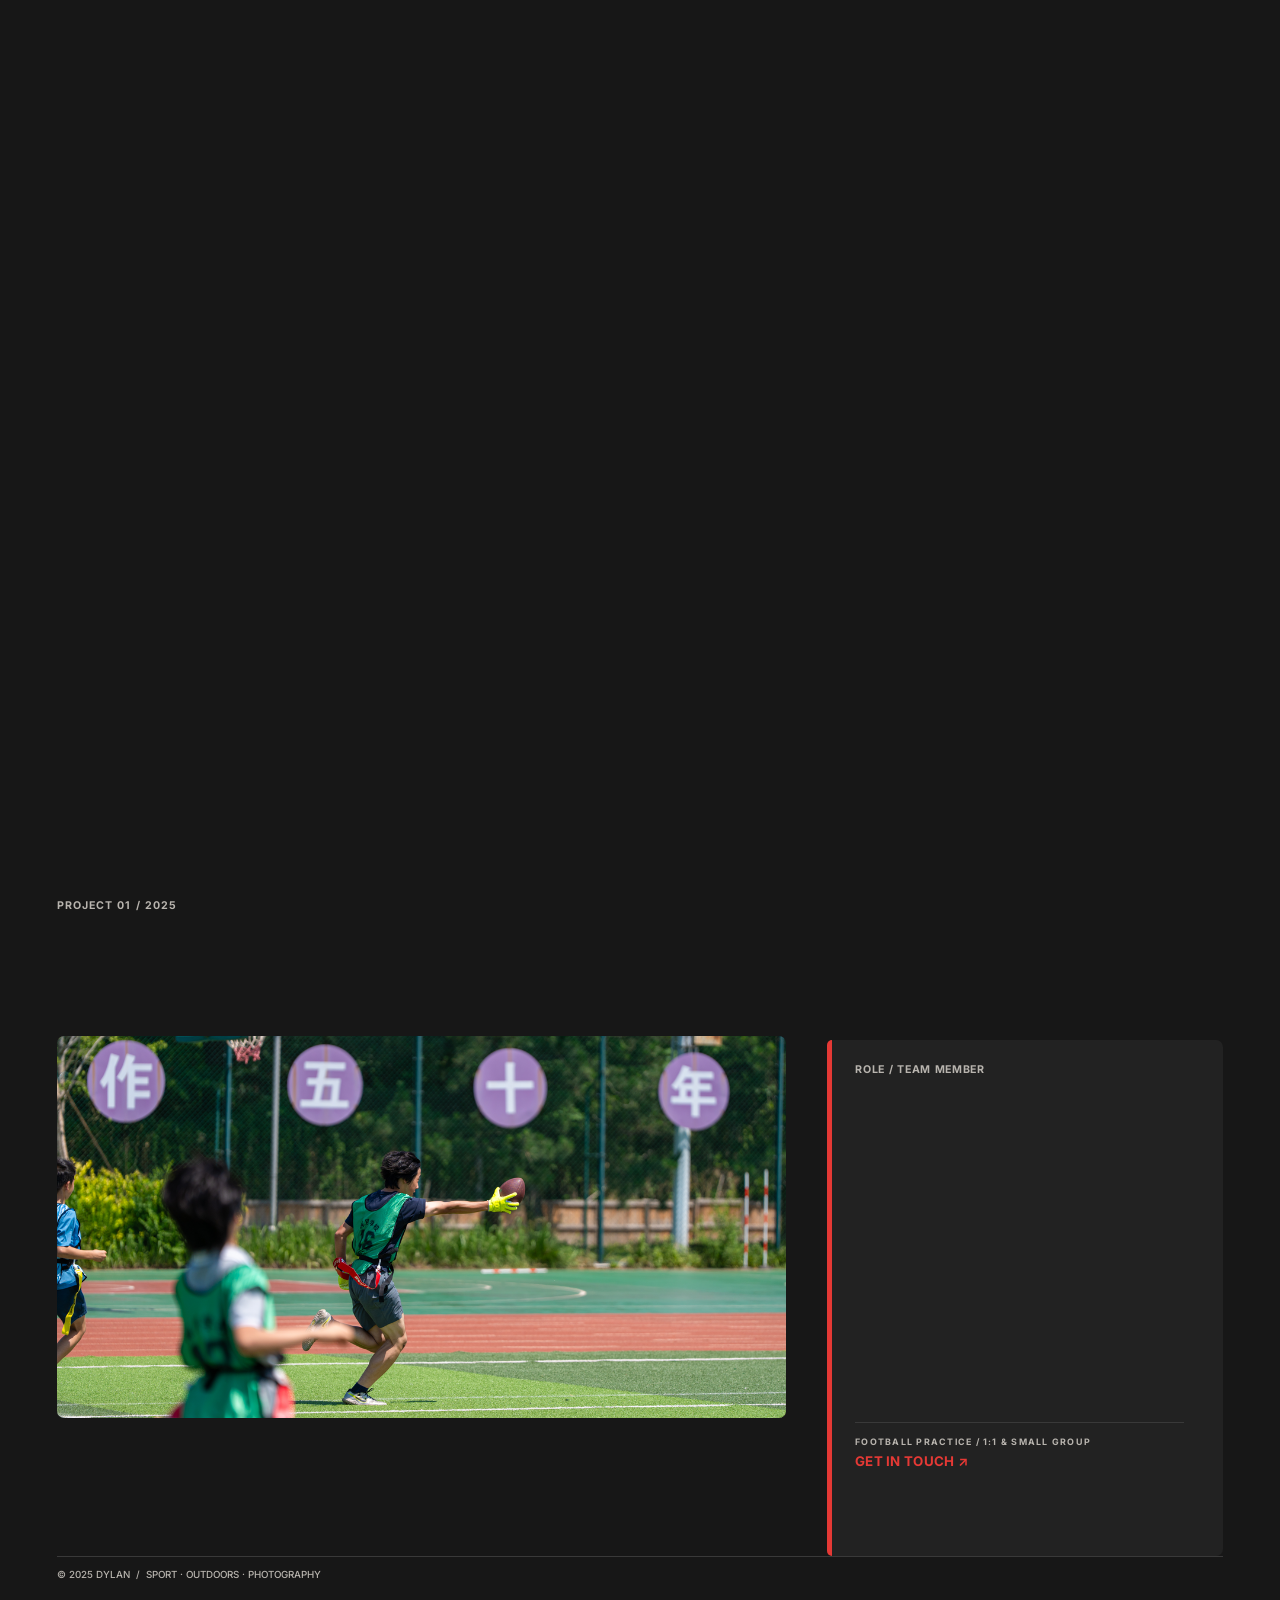
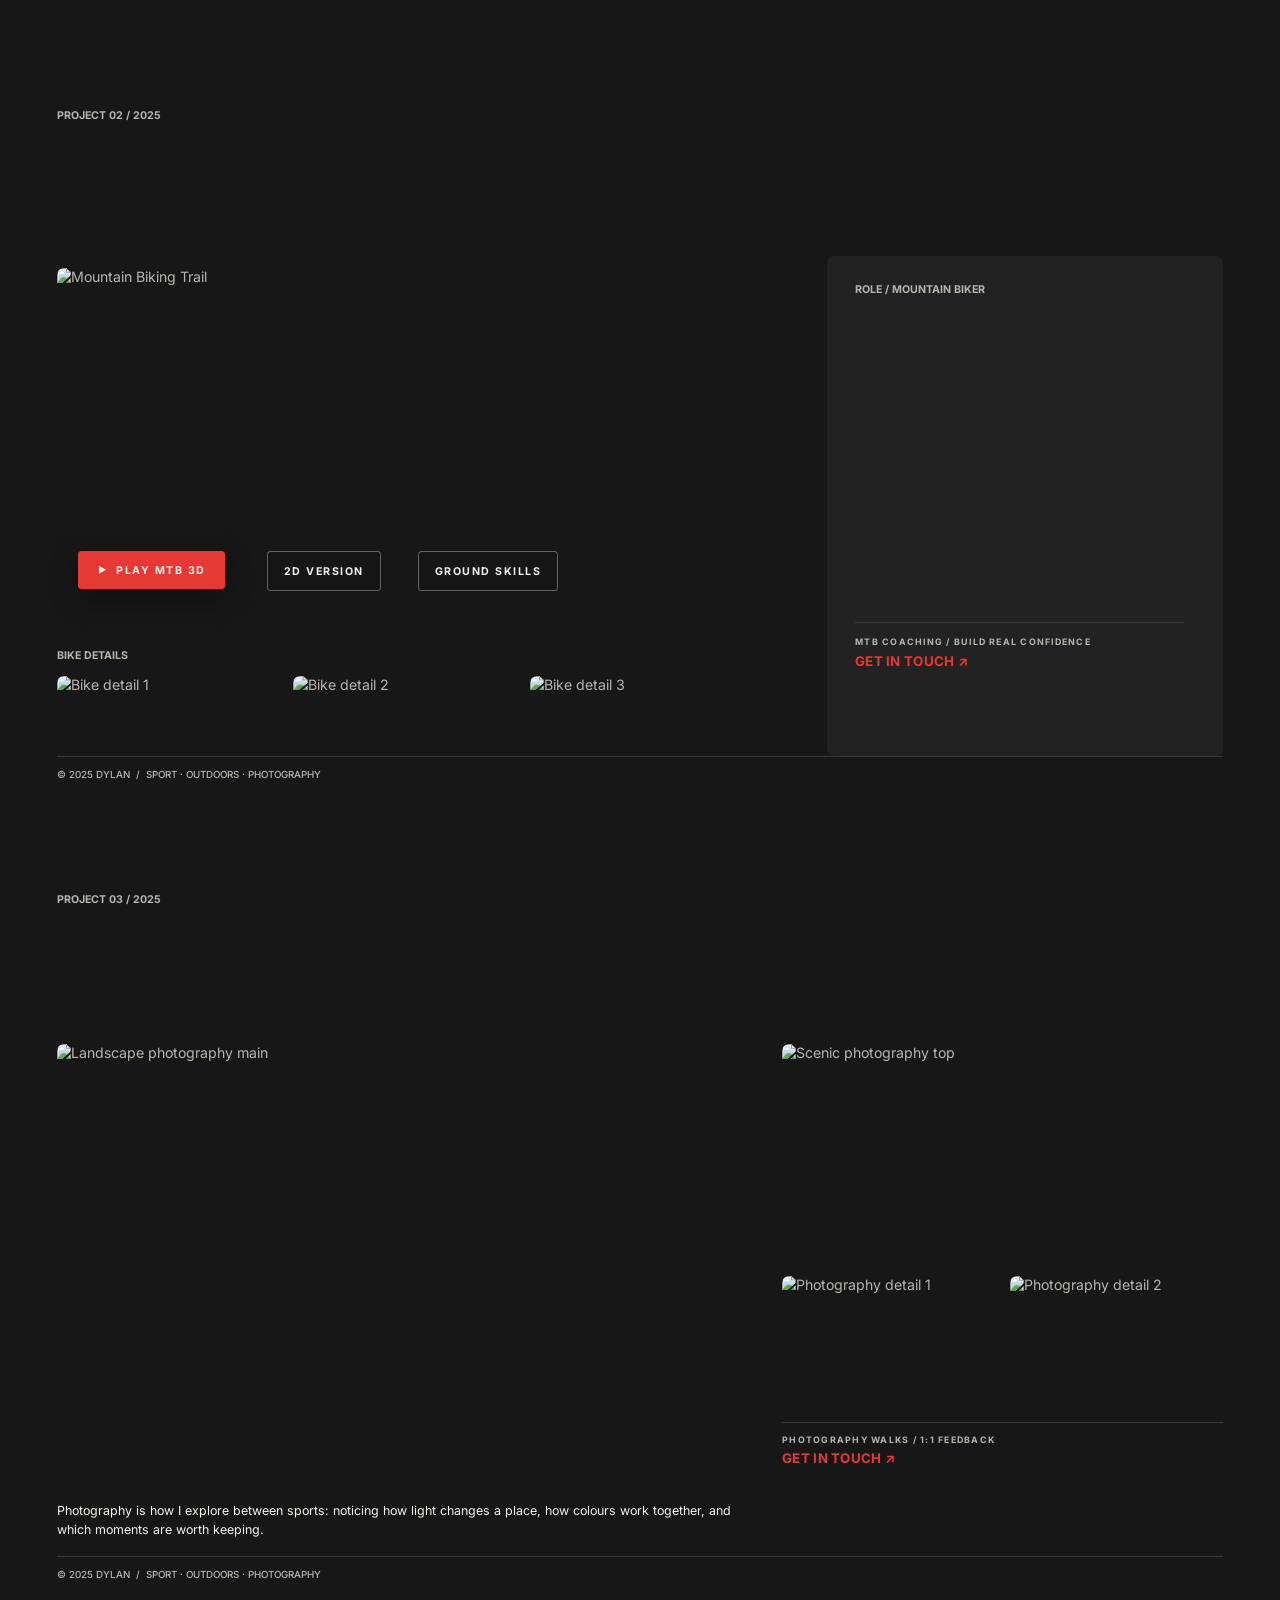
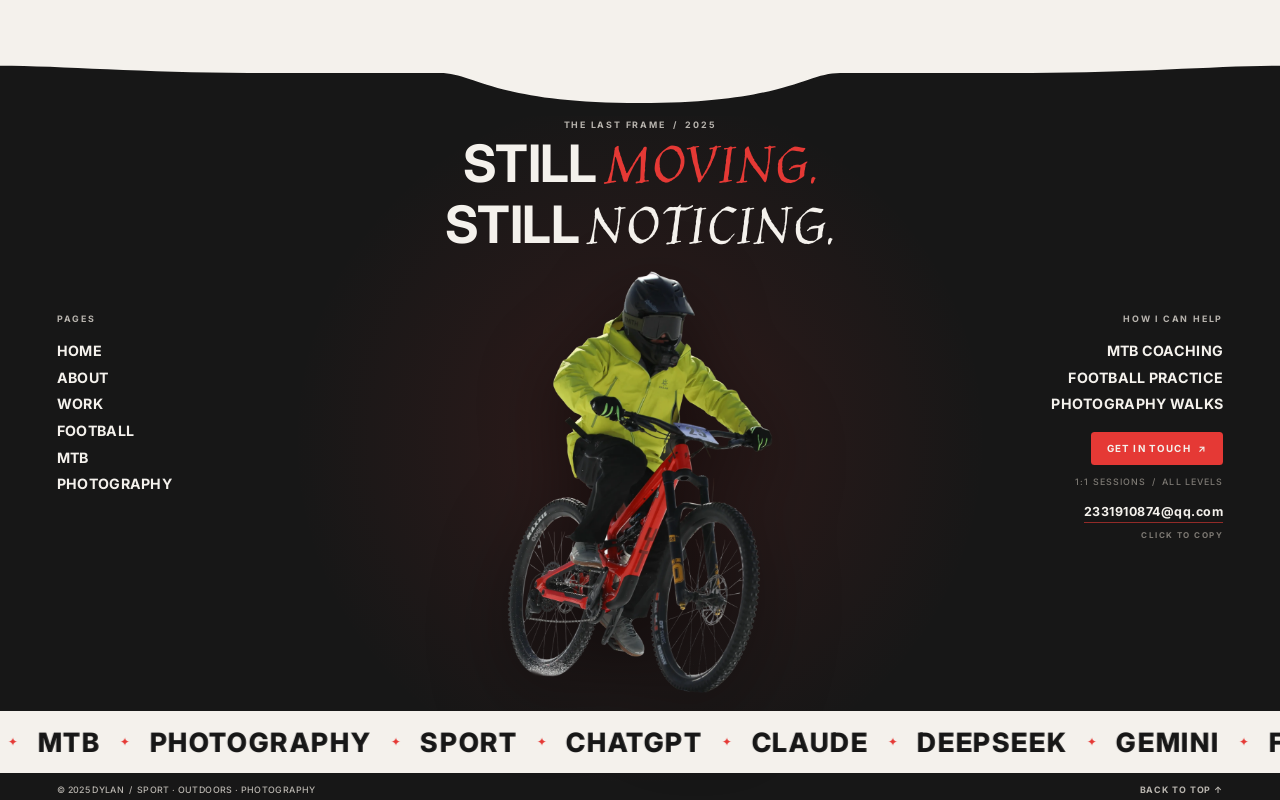
==== commit af3cd2a1: "v32 v32" ====
--- a/index.html
+++ b/index.html
@@ -28,8 +28,8 @@
     })();
   </script>
 
-  <link rel="stylesheet" href="style.css?v=34">
-  <link rel="stylesheet" href="loader.css?v=1">
+  <link rel="stylesheet" href="style.css?v=28">
+  <link rel="stylesheet" href="loader.css?v=28">
   <script>
     /* hide the big titles from the very first paint so motion.js can
        animate them in without a flash of the finished state */
@@ -105,10 +105,10 @@
       </div>
       <img class="hero-rider" src="assets/hero-mtb-cutout.png" alt="Dylan riding mountain bike" />
       <div class="hero-wheel-ring hero-ring-rear" aria-hidden="true">
-        <img src="assets/wheel-ring-rear.png?v=27" alt="" />
+        <img src="assets/wheel-ring-rear.png?v=28" alt="" />
       </div>
       <div class="hero-wheel-ring hero-ring-front" aria-hidden="true">
-        <img src="assets/wheel-ring-front.png?v=27" alt="" />
+        <img src="assets/wheel-ring-front.png?v=28" alt="" />
       </div>
     </div>
 
@@ -376,7 +376,8 @@
     <a href="mtb-game-3d.html" class="mtb-play-btn">
       <span class="play-tri">▶</span> PLAY MTB 3D
     </a>
-    <a href="mtb-game.html" class="mtb-play-2d">2D VERSION</a>
+    <a href="mtb-trials.html" class="mtb-play-2d">2D VERSION</a>
+    <a href="mtb-ground.html" class="mtb-play-ground">GROUND SKILLS</a>
 
     <img 
       src="assets/mtb-hero.png" 
@@ -715,10 +716,10 @@
     })();
 
   </script>
-  <script src="hero-motion.js?v=47"></script>
-  <script src="marquee.js?v=27"></script>
-  <script src="moments-motion.js?v=4"></script>
-  <script src="motion.js?v=4"></script>
+  <script src="hero-motion.js?v=28"></script>
+  <script src="marquee.js?v=28"></script>
+  <script src="moments-motion.js?v=28"></script>
+  <script src="motion.js?v=28"></script>
 <div class="copy-toast" id="copyToast">EMAIL COPIED</div>
 
 <script>
@@ -750,6 +751,6 @@
     return false;
   }
 </script>
-  <script src="loader.js?v=2"></script>
+  <script src="loader.js?v=28"></script>
 </body>
 </html>
--- a/style.css
+++ b/style.css
@@ -955,6 +955,31 @@
 }
 
 .page-mtb .mtb-play-2d:hover {
+  border-color: #E53935;
+  color: #E53935;
+}
+
+.page-mtb .mtb-play-ground {
+  position: absolute;
+  left: 470px;
+  top: 620px;
+  z-index: 4;
+  display: inline-flex;
+  align-items: center;
+  padding: 14px 18px;
+  border: 1px solid rgba(244, 241, 236, 0.35);
+  background: rgba(23, 23, 23, 0.55);
+  backdrop-filter: blur(6px);
+  color: #F4F1EC;
+  font-size: 12px;
+  font-weight: 700;
+  letter-spacing: 0.14em;
+  text-decoration: none;
+  border-radius: 4px;
+  transition: border-color 0.2s ease, color 0.2s ease;
+}
+
+.page-mtb .mtb-play-ground:hover {
   border-color: #E53935;
   color: #E53935;
 }
